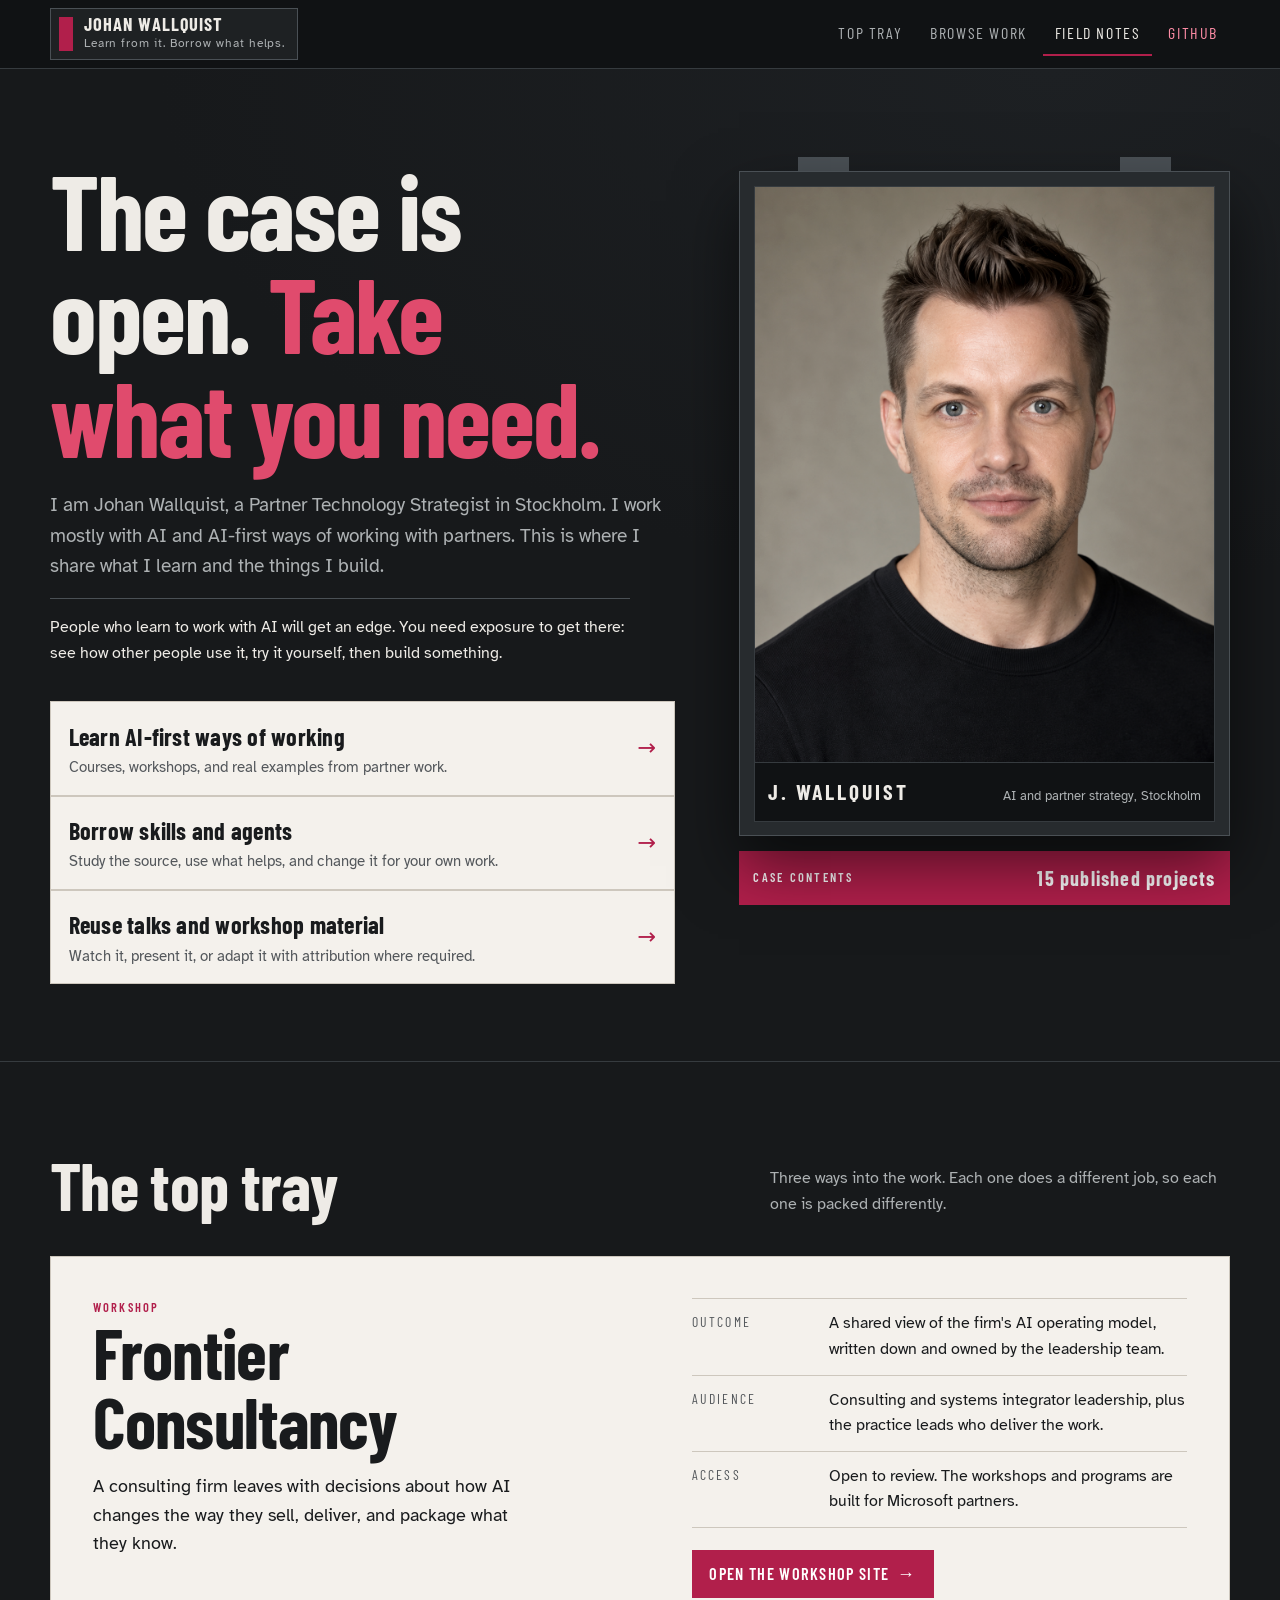
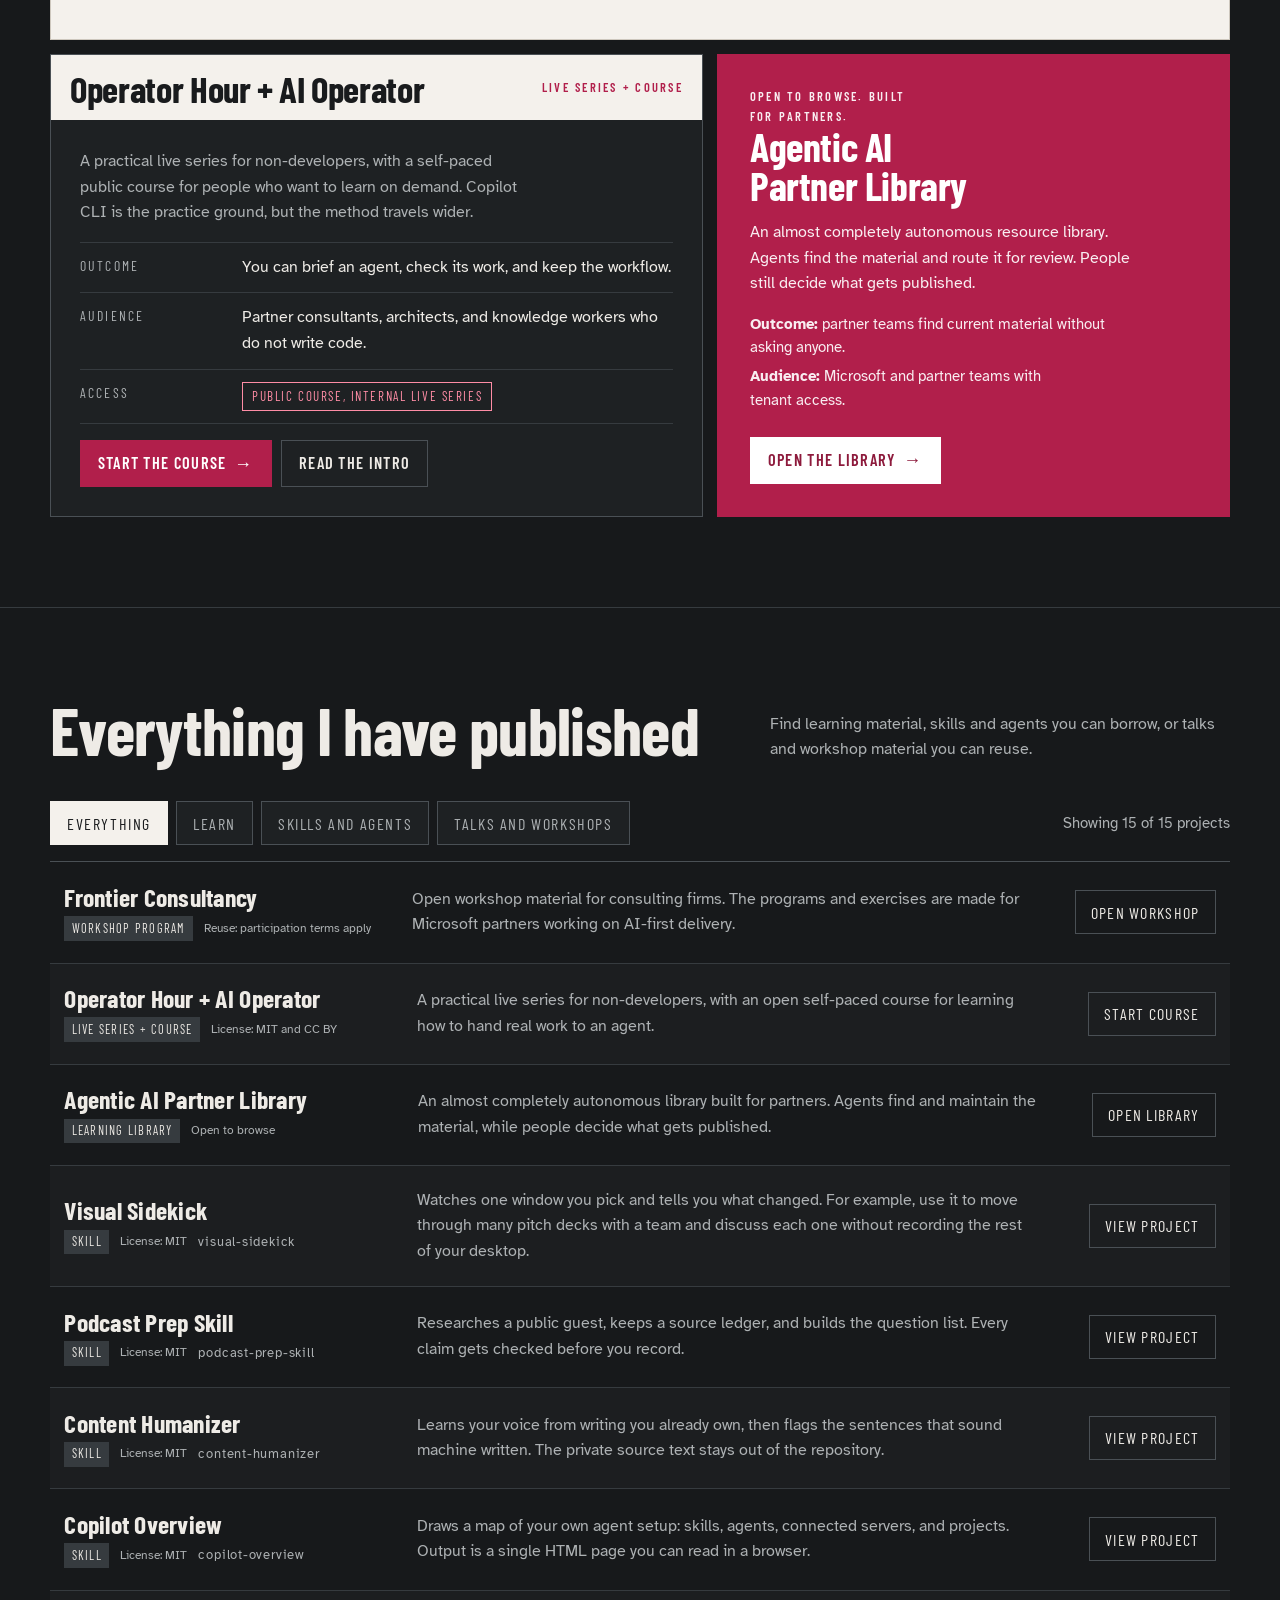
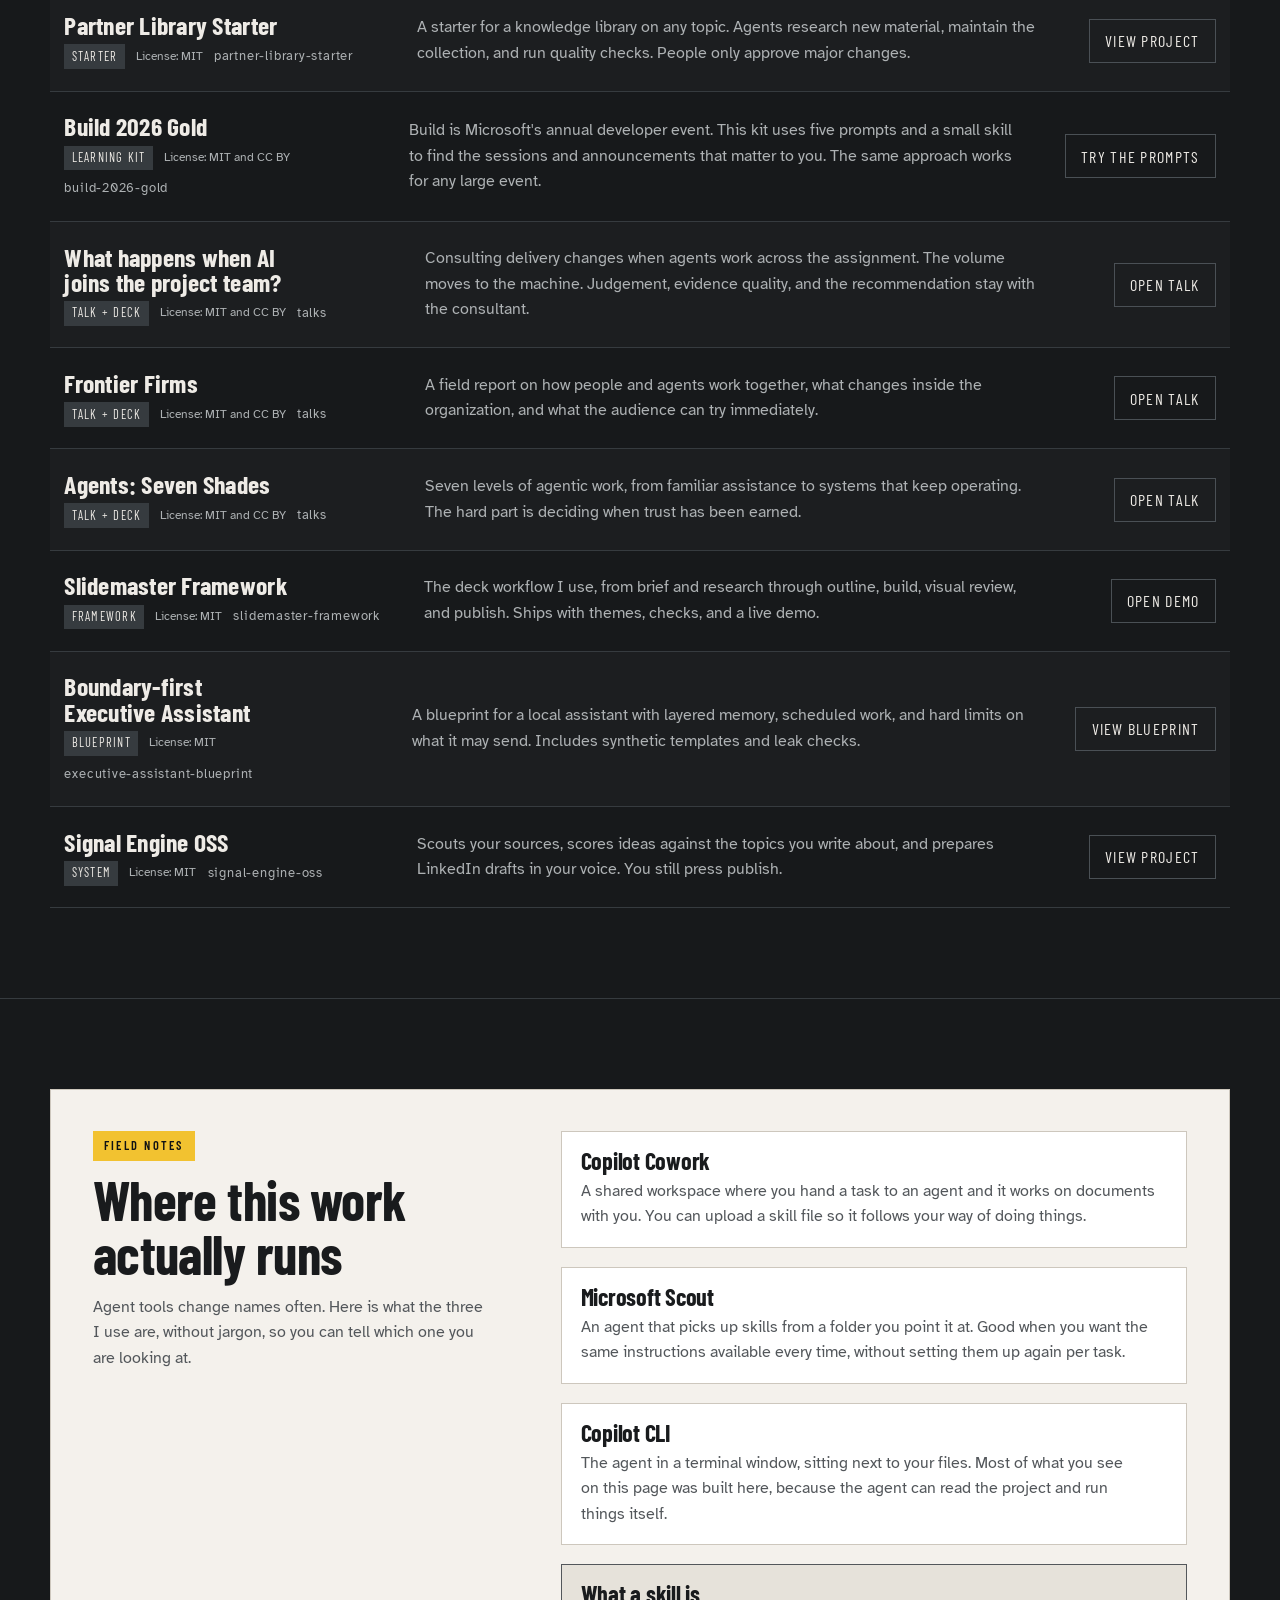
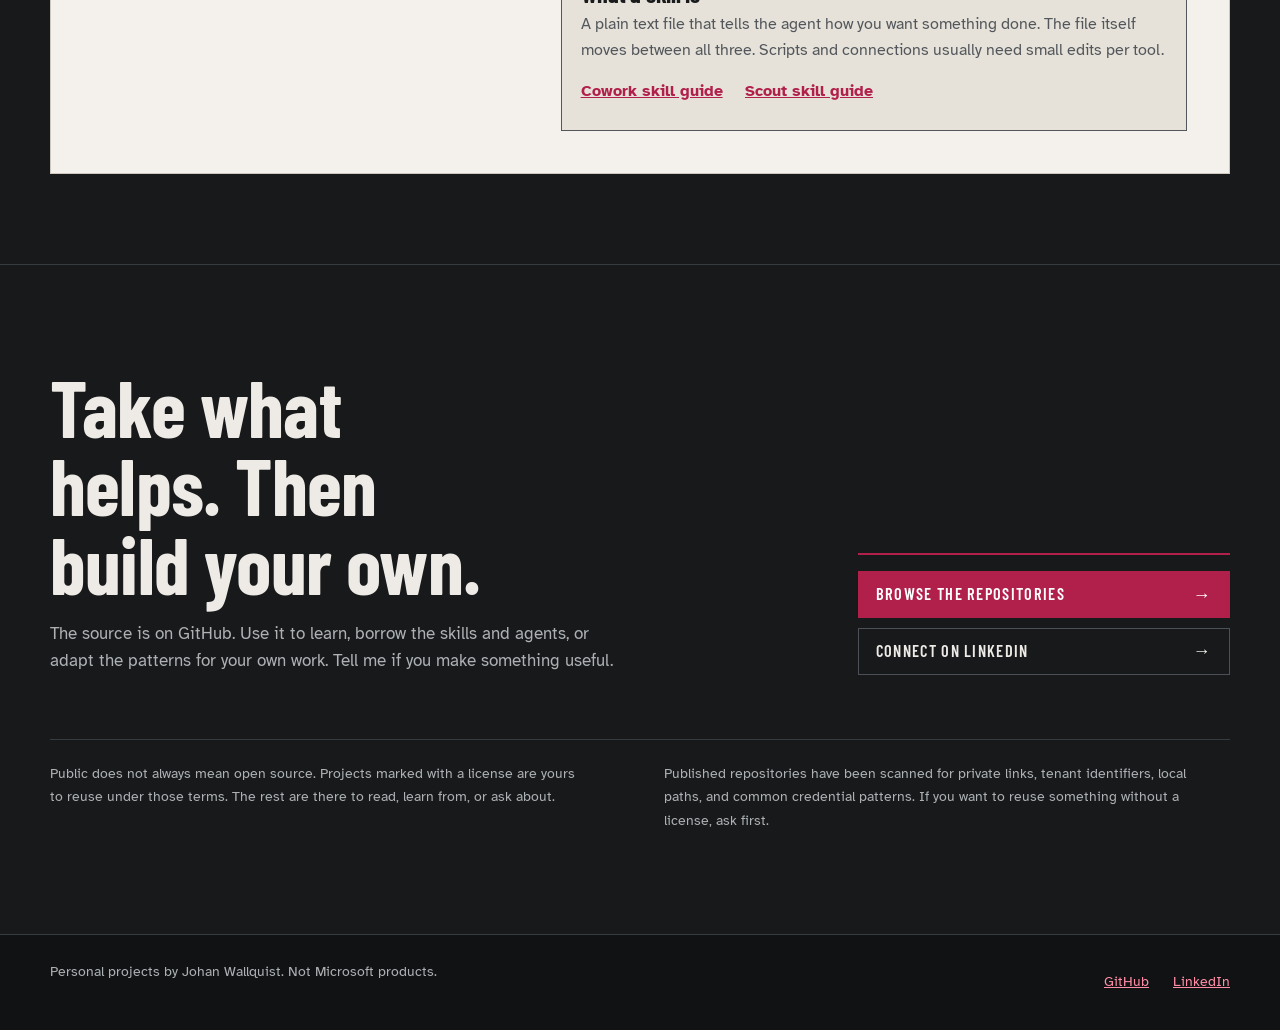
==== index.html @ 7c489513 "feat: surface public talks Co-authored-by: Copilot <223556219+Copilot@users.noreply.github.com>  Cop" ====
<!doctype html>
<html lang="en">
<head>
  <meta charset="utf-8">
  <meta name="viewport" content="width=device-width, initial-scale=1">
  <meta name="description" content="Learn from, borrow, and reuse Johan Wallquist's AI-first partner work, skills, agents, courses, workshops, and talks.">
  <meta property="og:title" content="Johan Wallquist: AI-first partner work">
  <meta property="og:description" content="Courses, workshops, skills, agents, and talks you can learn from, borrow, and reuse.">
  <meta property="og:type" content="website">
  <meta property="og:url" content="https://jw-sthlm.github.io/">
  <meta property="og:image" content="https://jw-sthlm.github.io/assets/johan.png">
  <title>Johan Wallquist | AI-first partner work</title>
  <link rel="icon" href="assets/johan.png">
  <link rel="preconnect" href="https://fonts.googleapis.com">
  <link rel="preconnect" href="https://fonts.gstatic.com" crossorigin>
  <link rel="stylesheet" href="https://fonts.googleapis.com/css2?family=Atkinson+Hyperlegible:wght@400;700&family=Barlow+Condensed:wght@500;600;700&display=swap">
  <style>
    :root {
      color-scheme: dark;

      /* Case shell: graphite carries the page. */
      --case-deep: #101214;
      --case: #17191b;
      --case-panel: #1e2123;
      --case-raised: #272b2e;
      --edge: #363b3f;
      --edge-bright: #4a5055;

      /* Equipment trays: crisp off-white inserts. */
      --tray: #f4f1ec;
      --tray-sunk: #e6e2da;
      --tray-edge: #cdc7bd;

      --on-case: #eeebe6;
      --on-case-muted: #adb1b3;
      --on-tray: #191b1d;
      --on-tray-muted: #53575b;

      --rose: #b11f4b;
      --rose-deep: #8d1a3c;
      --rose-strong: #e04b6d;
      --rose-bright: #ff8da6;

      /* Single safety-yellow role: field notes and status. */
      --signal: #f2c230;

      --font-display: "Barlow Condensed", "Oswald", "Arial Narrow", "Segoe UI", sans-serif;
      --font-body: "Atkinson Hyperlegible", "Segoe UI", system-ui, -apple-system, Arial, sans-serif;

      --shell: min(1180px, 100% - 2.5rem);
      --radius: 4px;
      --header-h: 4.25rem;
      --ease: cubic-bezier(0.22, 1, 0.36, 1);
    }

    * { box-sizing: border-box; min-width: 0; }

    html {
      scroll-behavior: smooth;
      scroll-padding-top: calc(var(--header-h) + 1rem);
    }

    body {
      margin: 0;
      background: var(--case);
      color: var(--on-case);
      font-family: var(--font-body);
      font-size: 1rem;
      line-height: 1.6;
      -webkit-text-size-adjust: 100%;
    }

    h1, h2, h3, h4 {
      font-family: var(--font-display);
      font-weight: 700;
      line-height: 0.98;
      letter-spacing: -0.01em;
      text-wrap: balance;
      margin: 0;
    }

    p { margin: 0; text-wrap: pretty; }
    img { display: block; max-width: 100%; }
    button, a { font: inherit; }
    a { color: var(--rose-bright); overflow-wrap: anywhere; }
    a:hover { color: #ffb3c3; }

    :focus-visible {
      outline: 3px solid var(--signal);
      outline-offset: 3px;
      border-radius: 2px;
    }

    .shell { width: var(--shell); margin-inline: auto; }

    .skip-link {
      position: fixed;
      top: 0.6rem;
      left: 0.6rem;
      z-index: 60;
      padding: 0.8rem 1rem;
      min-height: 44px;
      display: inline-flex;
      align-items: center;
      background: var(--signal);
      color: var(--case-deep);
      font-weight: 700;
      text-decoration: none;
      transform: translateY(-200%);
    }
    .skip-link:focus { transform: translateY(0); color: var(--case-deep); }

    /* Shared label type used inside components, never as a section eyebrow. */
    .label {
      font-family: var(--font-display);
      font-size: 0.78rem;
      font-weight: 600;
      letter-spacing: 0.18em;
      text-transform: uppercase;
    }

    /* ---------- Sticky case-label navigation ---------- */
    .site-header {
      position: sticky;
      top: 0;
      z-index: 40;
      background: var(--case-deep);
      border-bottom: 1px solid var(--edge);
    }
    .nav {
      min-height: var(--header-h);
      display: flex;
      align-items: center;
      justify-content: space-between;
      gap: 1rem;
    }
    .plate {
      display: flex;
      align-items: center;
      gap: 0.7rem;
      padding: 0.4rem 0.75rem 0.4rem 0.5rem;
      border: 1px solid var(--edge-bright);
      background: var(--case-panel);
      color: var(--on-case);
      text-decoration: none;
    }
    .plate::before {
      content: "";
      width: 0.85rem;
      height: 2.1rem;
      background: var(--rose);
    }
    .plate-text b {
      display: block;
      font-family: var(--font-display);
      font-size: 1.15rem;
      letter-spacing: 0.06em;
      text-transform: uppercase;
      line-height: 1.05;
    }
    .plate-text i {
      display: block;
      font-style: normal;
      font-size: 0.72rem;
      color: var(--on-case-muted);
      letter-spacing: 0.08em;
    }
    .plate:hover { border-color: var(--rose-bright); color: var(--on-case); }

    .nav-inline { display: flex; align-items: center; gap: 0.25rem; }
    .nav-inline a {
      min-height: 44px;
      display: inline-flex;
      align-items: center;
      padding: 0 0.75rem;
      color: var(--on-case-muted);
      text-decoration: none;
      font-family: var(--font-display);
      font-size: 1rem;
      letter-spacing: 0.1em;
      text-transform: uppercase;
      border-bottom: 2px solid transparent;
    }
    .nav-inline a:hover { color: var(--on-case); border-bottom-color: var(--edge-bright); }
    .nav-inline a[aria-current="true"] { color: var(--on-case); border-bottom-color: var(--rose); }
    .nav-inline .nav-out { color: var(--rose-bright); }

    .menu-toggle {
      display: none;
      min-height: 44px;
      min-width: 44px;
      align-items: center;
      gap: 0.5rem;
      padding: 0 0.85rem;
      background: var(--case-panel);
      border: 1px solid var(--edge-bright);
      color: var(--on-case);
      font-family: var(--font-display);
      letter-spacing: 0.14em;
      text-transform: uppercase;
      cursor: pointer;
    }
    .menu-toggle:hover { border-color: var(--rose-bright); }
    .menu-bars { display: grid; gap: 3px; }
    .menu-bars i { display: block; width: 18px; height: 2px; background: currentColor; }
    .menu-toggle[aria-expanded="true"] .menu-bars i:nth-child(2) { background: var(--rose-bright); }

    .menu-panel { display: none; border-top: 1px solid var(--edge); background: var(--case-deep); }
    .menu-panel.open { display: block; }
    .menu-panel ul { list-style: none; margin: 0; padding: 0.5rem 0 1rem; }
    .menu-panel a {
      min-height: 52px;
      display: flex;
      align-items: center;
      justify-content: space-between;
      gap: 1rem;
      padding: 0 0.25rem;
      border-bottom: 1px solid var(--edge);
      color: var(--on-case);
      text-decoration: none;
      font-family: var(--font-display);
      font-size: 1.25rem;
      letter-spacing: 0.08em;
      text-transform: uppercase;
    }
    .menu-panel a span { font-family: var(--font-body); font-size: 0.82rem; text-transform: none; letter-spacing: 0; color: var(--on-case-muted); }
    .menu-panel a:hover { color: var(--rose-bright); }

    /* ---------- Buttons ---------- */
    .btn {
      min-height: 44px;
      display: inline-flex;
      align-items: center;
      gap: 0.5rem;
      padding: 0.6rem 1.05rem;
      border: 1px solid var(--edge-bright);
      background: transparent;
      color: var(--on-case);
      text-decoration: none;
      font-family: var(--font-display);
      font-size: 1.02rem;
      font-weight: 600;
      letter-spacing: 0.08em;
      text-transform: uppercase;
      cursor: pointer;
      transition: transform 160ms var(--ease), background-color 160ms ease, border-color 160ms ease;
    }
    .btn:hover { transform: translateY(-2px); border-color: var(--rose-bright); color: var(--on-case); }
    .btn-primary { background: var(--rose); border-color: var(--rose); color: #fff; }
    .btn-primary:hover { background: var(--rose-deep); border-color: var(--rose-deep); color: #fff; }
    .btn-on-tray { border-color: var(--tray-edge); color: var(--on-tray); }
    .btn-on-tray:hover { border-color: var(--rose); color: var(--on-tray); }
    .btn-on-rose { border-color: rgba(255, 255, 255, 0.7); color: #fff; }
    .btn-on-rose:hover { background: #fff; border-color: #fff; color: var(--rose-deep); }
    .btn-solid-light { background: #fff; border-color: #fff; color: var(--rose-deep); }
    .btn-solid-light:hover { background: var(--tray-sunk); border-color: var(--tray-sunk); color: var(--rose-deep); }

    .arrow { font-size: 1.1em; line-height: 1; }

    /* ---------- Load motion: the case opens once, then stays still ---------- */
    .rise { animation: rise 620ms var(--ease) both; animation-delay: var(--d, 0ms); }
    @keyframes rise {
      from { opacity: 0; transform: translateY(14px); }
      to { opacity: 1; transform: none; }
    }
    .lid-open { animation: lidopen 760ms var(--ease) both; transform-origin: top center; }
    @keyframes lidopen {
      from { opacity: 0; transform: perspective(1400px) rotateX(-7deg) translateY(10px); }
      to { opacity: 1; transform: none; }
    }

    /* ---------- Hero ---------- */
    .hero {
      background:
        radial-gradient(120% 90% at 82% 0%, #1d2023 0%, var(--case) 58%);
      border-bottom: 1px solid var(--edge);
    }
    .hero-grid {
      display: grid;
      grid-template-columns: minmax(0, 1.12fr) minmax(300px, 0.88fr);
      gap: clamp(2rem, 5vw, 4.5rem);
      align-items: start;
      padding-block: clamp(3rem, 7vw, 5.5rem) clamp(3rem, 6vw, 5rem);
    }
    .hero h1 {
      font-size: clamp(3.2rem, 8.5vw, 6.6rem);
      letter-spacing: -0.02em;
      max-width: 13ch;
    }
    .hero h1 em { font-style: normal; color: var(--rose-strong); }
    .hero-lede {
      max-width: 56ch;
      margin-top: 1.4rem;
      font-size: clamp(1.05rem, 1.6vw, 1.2rem);
      color: var(--on-case-muted);
    }
    .hero-purpose {
      max-width: 58ch;
      margin-top: 1rem;
      padding-top: 1rem;
      border-top: 1px solid var(--edge-bright);
      color: var(--on-case);
    }

    /* Three visitor jobs, sitting in the case as off-white trays. */
    .jobs {
      list-style: none;
      display: grid;
      gap: 2px;
      margin: 2.2rem 0 0;
      padding: 0;
      background: var(--tray-edge);
      border: 1px solid var(--tray-edge);
    }
    .job {
      display: grid;
      grid-template-columns: minmax(0, 1fr) auto;
      align-items: center;
      gap: 1rem;
      min-height: 76px;
      padding: 0.95rem 1.1rem;
      background: var(--tray);
      color: var(--on-tray);
      text-decoration: none;
      transition: background-color 150ms ease;
    }
    .job:hover { background: #fff; color: var(--on-tray); }
    .job b {
      display: block;
      font-family: var(--font-display);
      font-size: 1.5rem;
      letter-spacing: 0.01em;
    }
    .job-note { display: block; font-size: 0.92rem; color: var(--on-tray-muted); }
    .job .arrow { color: var(--rose); font-size: 1.4rem; }
    .job:hover .arrow { color: var(--rose-deep); }

    /* Portrait as the case lid, hinged at the top. */
    .lid { position: relative; padding-top: 0.9rem; }
    .lid-hinges {
      position: absolute;
      inset: 0 auto auto 0;
      width: 100%;
      display: flex;
      justify-content: space-between;
      padding-inline: 12%;
    }
    .lid-hinges i { display: block; width: 3.2rem; height: 0.9rem; background: var(--edge-bright); }
    .lid-body {
      position: relative;
      padding: 0.85rem;
      background: var(--case-raised);
      border: 1px solid var(--edge-bright);
      box-shadow: 0 30px 60px rgba(0, 0, 0, 0.55);
    }
    .lid-body figure { margin: 0; border: 1px solid var(--edge); background: var(--case-deep); }
    .lid-body img {
      width: 100%;
      aspect-ratio: 4 / 5;
      object-fit: cover;
      object-position: center 22%;
      filter: saturate(0.82) contrast(1.04);
    }
    .lid-stencil {
      display: flex;
      align-items: baseline;
      justify-content: space-between;
      flex-wrap: wrap;
      gap: 0.4rem 1rem;
      padding: 0.7rem 0.85rem 0.75rem;
      border-top: 1px solid var(--edge);
    }
    .lid-stencil b {
      font-family: var(--font-display);
      font-size: 1.35rem;
      letter-spacing: 0.14em;
      text-transform: uppercase;
    }
    .lid-stencil span { font-size: 0.82rem; color: var(--on-case-muted); }
    .lid-latch {
      display: flex;
      align-items: center;
      justify-content: space-between;
      gap: 1rem;
      margin-top: 0.9rem;
      padding: 0.7rem 0.9rem;
      background: var(--rose);
      color: #fff;
    }
    .lid-latch b { font-family: var(--font-display); font-size: 1.25rem; letter-spacing: 0.06em; }

    /* ---------- Section frame ---------- */
    .section { padding-block: clamp(3.5rem, 7vw, 6rem); border-bottom: 1px solid var(--edge); }
    .section-head {
      display: flex;
      align-items: end;
      justify-content: space-between;
      flex-wrap: wrap;
      gap: 1rem 2rem;
      margin-bottom: clamp(1.6rem, 3vw, 2.4rem);
    }
    .section-head h2 { font-size: clamp(2.4rem, 5.4vw, 4.2rem); }
    .section-head p { max-width: 46ch; color: var(--on-case-muted); }

    /* ---------- Featured tray: three different treatments ---------- */
    .tray-grid {
      display: grid;
      grid-template-columns: minmax(0, 1.12fr) minmax(0, 0.88fr);
      gap: 14px;
    }

    .feature-main {
      grid-column: 1 / -1;
      display: grid;
      grid-template-columns: minmax(0, 1.05fr) minmax(0, 0.95fr);
      gap: clamp(1.5rem, 4vw, 3.5rem);
      padding: clamp(1.5rem, 3.5vw, 2.6rem);
      background: var(--tray);
      color: var(--on-tray);
      border: 1px solid var(--tray-edge);
    }
    .feature-main h3 { font-size: clamp(2.6rem, 5.6vw, 4.4rem); max-width: 12ch; }
    .feature-main .outcome { margin-top: 1rem; font-size: 1.1rem; max-width: 40ch; }
    .feature-main .label { color: var(--rose); }

    .specs { display: grid; gap: 0; margin: 0; border-top: 1px solid var(--tray-edge); }
    .specs > div {
      display: grid;
      grid-template-columns: minmax(110px, 0.34fr) minmax(0, 1fr);
      gap: 1rem;
      padding-block: 0.75rem;
      border-bottom: 1px solid var(--tray-edge);
    }
    .specs dt { font-family: var(--font-display); font-size: 0.86rem; letter-spacing: 0.16em; text-transform: uppercase; color: var(--on-tray-muted); }
    .specs dd { margin: 0; color: var(--on-tray); }
    .specs-dark > div { border-color: var(--edge); }
    .specs-dark { border-color: var(--edge); }
    .specs-dark dt { color: var(--on-case-muted); }
    .specs-dark dd { color: var(--on-case); }

    .actions { display: flex; flex-wrap: wrap; gap: 0.6rem; margin-top: 1.4rem; }

    /* Instrument panel treatment */
    .feature-instrument {
      display: flex;
      flex-direction: column;
      background: var(--case-panel);
      border: 1px solid var(--edge-bright);
    }
    .instrument-head {
      display: flex;
      align-items: center;
      justify-content: space-between;
      gap: 1rem;
      padding: 0.9rem 1.2rem;
      background: var(--tray);
      color: var(--on-tray);
    }
    .instrument-head h3 { font-size: clamp(1.7rem, 3vw, 2.3rem); }
    .instrument-head .label { color: var(--rose); }
    .instrument-body { display: flex; flex-direction: column; gap: 1rem; padding: clamp(1.2rem, 2.5vw, 1.8rem); flex: 1; }
    .instrument-body p { color: var(--on-case-muted); max-width: 44ch; }

    /* Rose slot treatment */
    .feature-slot {
      display: flex;
      flex-direction: column;
      justify-content: space-between;
      gap: 1.4rem;
      padding: clamp(1.4rem, 3vw, 2rem);
      background: var(--rose);
      color: #fff;
      border: 1px solid var(--rose);
    }
    .feature-slot h3 { font-size: clamp(1.8rem, 3.2vw, 2.5rem); max-width: 14ch; }
    .feature-slot p { color: rgba(255, 255, 255, 0.92); max-width: 38ch; }
    .feature-slot .slot-meta { display: grid; gap: 0.35rem; margin-top: 1rem; font-size: 0.92rem; color: rgba(255, 255, 255, 0.86); }

    .status {
      display: inline-flex;
      align-items: center;
      gap: 0.45rem;
      padding: 0.3rem 0.6rem;
      background: var(--signal);
      color: var(--case-deep);
      font-family: var(--font-display);
      font-size: 0.82rem;
      font-weight: 700;
      letter-spacing: 0.14em;
      text-transform: uppercase;
    }
    .access {
      display: inline-flex;
      align-items: center;
      min-height: 26px;
      padding: 0.2rem 0.55rem;
      border: 1px solid currentColor;
      font-family: var(--font-display);
      font-size: 0.82rem;
      letter-spacing: 0.12em;
      text-transform: uppercase;
      color: var(--on-case-muted);
    }
    .access-open { color: var(--rose-bright); }

    /* ---------- Project manifest ---------- */
    .manifest-controls {
      display: flex;
      align-items: center;
      justify-content: space-between;
      flex-wrap: wrap;
      gap: 1rem;
      padding-bottom: 1rem;
      border-bottom: 1px solid var(--edge-bright);
    }
    .filters { display: flex; flex-wrap: wrap; gap: 0.5rem; }
    .filter {
      min-height: 44px;
      padding: 0.5rem 1rem;
      background: var(--case-panel);
      border: 1px solid var(--edge-bright);
      color: var(--on-case-muted);
      font-family: var(--font-display);
      font-size: 1rem;
      letter-spacing: 0.1em;
      text-transform: uppercase;
      cursor: pointer;
      transition: color 140ms ease, border-color 140ms ease;
    }
    .filter:hover { color: var(--on-case); border-color: var(--rose-bright); }
    .filter[aria-pressed="true"] { background: var(--tray); border-color: var(--tray); color: var(--on-tray); }
    .manifest-count { font-size: 0.92rem; color: var(--on-case-muted); }

    .manifest { list-style: none; margin: 0; padding: 0; }
    .manifest > li { border-bottom: 1px solid var(--edge); }
    .manifest > li[hidden] { display: none; }
    .item {
      display: grid;
      grid-template-columns: minmax(0, 0.62fr) minmax(0, 1.25fr) auto;
      align-items: center;
      gap: clamp(0.8rem, 3vw, 2.5rem);
      padding: 1.35rem 0.9rem;
      transition: background-color 150ms ease;
    }
    .manifest > li:nth-child(even) .item { background: rgba(255, 255, 255, 0.022); }
    .manifest > li:hover .item { background: var(--case-panel); }
    .item h3 { font-size: 1.6rem; letter-spacing: 0.01em; }
    .item .repo { font-size: 0.82rem; color: var(--on-case-muted); letter-spacing: 0.06em; }
    .item p { color: var(--on-case-muted); max-width: 62ch; }
    .kind {
      display: inline-flex;
      align-items: center;
      min-height: 24px;
      padding: 0.15rem 0.45rem;
      background: var(--edge);
      color: var(--on-case);
      font-family: var(--font-display);
      font-size: 0.78rem;
      letter-spacing: 0.1em;
      text-transform: uppercase;
    }
    .license {
      color: var(--on-case-muted);
      font-size: 0.78rem;
    }
    .item-link {
      min-height: 44px;
      display: inline-flex;
      align-items: center;
      gap: 0.5rem;
      padding: 0.5rem 0.95rem;
      border: 1px solid var(--edge-bright);
      color: var(--on-case);
      text-decoration: none;
      font-family: var(--font-display);
      letter-spacing: 0.08em;
      text-transform: uppercase;
      white-space: nowrap;
    }
    .item-link:hover { border-color: var(--rose-bright); color: var(--rose-bright); }
    .item-meta { display: flex; align-items: center; flex-wrap: wrap; gap: 0.5rem 0.7rem; margin-top: 0.45rem; }

    .empty-state {
      padding: 2.5rem 0.9rem;
      color: var(--on-case-muted);
    }
    .empty-state b { display: block; font-family: var(--font-display); font-size: 1.5rem; color: var(--on-case); }

    /* ---------- Field notes ---------- */
    .notes {
      display: grid;
      grid-template-columns: minmax(0, 0.8fr) minmax(0, 1.2fr);
      gap: clamp(1.5rem, 4vw, 3.5rem);
      padding: clamp(1.5rem, 3.5vw, 2.6rem);
      background: var(--tray);
      color: var(--on-tray);
      border: 1px solid var(--tray-edge);
    }
    .notes-tab {
      display: inline-block;
      margin-bottom: 0.8rem;
      padding: 0.3rem 0.7rem;
      background: var(--signal);
      color: var(--case-deep);
    }
    .notes h2 { font-size: clamp(2.2rem, 4.6vw, 3.4rem); }
    .notes-intro { margin-top: 0.9rem; color: var(--on-tray-muted); max-width: 40ch; }
    /* The lede stays with the reader while the notes scroll past on wide screens. */
    @media (min-width: 1001px) {
      .notes-lead { position: sticky; top: calc(var(--header-h) + 2rem); align-self: start; }
    }
    .note-list { display: grid; gap: 1.2rem; margin: 0; }
    .note {
      padding: 1.05rem 1.15rem;
      background: #fff;
      border: 1px solid var(--tray-edge);
    }
    .note h3 { font-size: 1.5rem; }
    .note p { margin-top: 0.4rem; color: var(--on-tray-muted); }
    .note-key { background: var(--tray-sunk); border-color: var(--on-tray-muted); }
    .note-links { display: flex; flex-wrap: wrap; gap: 0.5rem 1.4rem; margin-top: 0.4rem; }
    .note-links a {
      min-height: 44px;
      display: inline-flex;
      align-items: center;
      color: var(--rose);
      font-weight: 700;
    }
    .note-links a:hover { color: var(--rose-deep); }

    /* ---------- Closing ---------- */
    .closing { padding-block: clamp(4rem, 8vw, 7rem); }
    .closing-grid {
      display: grid;
      grid-template-columns: minmax(0, 1fr) minmax(260px, 0.5fr);
      gap: clamp(2rem, 5vw, 4rem);
      align-items: end;
    }
    .closing h2 { font-size: clamp(2.8rem, 6.5vw, 5rem); max-width: 16ch; }
    .closing p { margin-top: 1.1rem; max-width: 52ch; color: var(--on-case-muted); font-size: 1.08rem; }
    .closing-actions { display: grid; gap: 0.6rem; padding-top: 1rem; border-top: 2px solid var(--rose); }
    .closing-actions .btn { justify-content: space-between; }
    .fine-print {
      margin-top: clamp(2.5rem, 5vw, 4rem);
      padding-top: 1.4rem;
      border-top: 1px solid var(--edge);
      display: grid;
      grid-template-columns: minmax(0, 1fr) minmax(0, 1fr);
      gap: 1rem 3rem;
    }
    .fine-print p { margin: 0; font-size: 0.9rem; max-width: 60ch; }

    footer {
      padding-block: 1.6rem;
      background: var(--case-deep);
      border-top: 1px solid var(--edge);
      color: var(--on-case-muted);
      font-size: 0.88rem;
    }
    .footer-inner { display: flex; flex-wrap: wrap; justify-content: space-between; gap: 0.75rem 2rem; }
    .footer-inner ul { list-style: none; display: flex; gap: 1.5rem; margin: 0; padding: 0; }
    .footer-inner ul a { min-height: 44px; display: inline-flex; align-items: center; }

    /* ---------- Responsive ---------- */
    @media (max-width: 1000px) {
      .hero-grid { grid-template-columns: 1fr; }
      .lid { max-width: 460px; }
      .feature-main { grid-template-columns: 1fr; }
      .tray-grid { grid-template-columns: 1fr; }
      .notes { grid-template-columns: 1fr; }
      .item { grid-template-columns: minmax(0, 0.8fr) minmax(0, 1.4fr); }
      .item .item-actions { grid-column: 1 / -1; }
    }

    @media (max-width: 860px) {
      .nav-inline { display: none; }
      .menu-toggle { display: inline-flex; }
    }

    @media (max-width: 680px) {
      :root { --shell: min(1180px, 100% - 1.6rem); }
      .hero h1 { font-size: clamp(2.8rem, 13vw, 4rem); }
      .job { grid-template-columns: minmax(0, 1fr) auto; }
      .specs > div { grid-template-columns: 1fr; gap: 0.15rem; }
      .item { grid-template-columns: 1fr; align-items: start; gap: 0.6rem; }
      .instrument-head { flex-direction: column; align-items: flex-start; gap: 0.4rem; }
      .fine-print { grid-template-columns: 1fr; }
      .closing-grid { grid-template-columns: 1fr; align-items: start; }
      .lid-hinges { padding-inline: 8%; }
      .lid-hinges i { width: 2.4rem; }
    }

    @media (max-width: 520px) {
      .plate-text i { display: none; }
    }

    @media (prefers-reduced-motion: reduce) {
      html { scroll-behavior: auto; }
      .rise, .lid-open { animation: none; opacity: 1; transform: none; }
      *, *::before, *::after { transition-duration: 1ms !important; }
      .btn:hover { transform: none; }
    }
  </style>
</head>
<body>
  <a class="skip-link" href="#main">Skip to content</a>
  <header class="site-header">
    <nav class="nav shell" aria-label="Main">
      <a class="plate" href="#top">
        <span class="plate-text">
          <b>Johan Wallquist</b>
          <i>Learn from it. Borrow what helps.</i>
        </span>
      </a>

      <div class="nav-inline">
        <a href="#top-tray">Top tray</a>
        <a href="#manifest">Browse work</a>
        <a href="#field-notes">Field notes</a>
        <a class="nav-out" href="https://github.com/JW-Sthlm" target="_blank" rel="noopener">GitHub</a>
      </div>

      <button class="menu-toggle" type="button" id="menu-toggle" aria-expanded="false" aria-controls="menu-panel">
        <span class="menu-bars" aria-hidden="true"><i></i><i></i><i></i></span>
        Menu
      </button>
    </nav>

    <div class="menu-panel" id="menu-panel">
      <ul class="shell">
        <li><a href="#top-tray">Top tray <span>Three things ready to use</span></a></li>
        <li><a href="#manifest">Browse work <span>Learn, borrow, or reuse</span></a></li>
        <li><a href="#field-notes">Field notes <span>Agent tools in plain language</span></a></li>
        <li><a href="#next">Get in touch <span>GitHub and LinkedIn</span></a></li>
      </ul>
    </div>
  </header>

  <main id="main">
    <section class="hero" id="top">
      <div class="shell hero-grid">
        <div>
          <h1 class="rise">The case is open. <em>Take what you need.</em></h1>
          <p class="hero-lede rise" style="--d: 90ms">
            I am Johan Wallquist, a Partner Technology Strategist in Stockholm. I work mostly with AI and AI-first ways of working with partners. This is where I share what I learn and the things I build.
          </p>
          <p class="hero-purpose rise" style="--d: 130ms">
            People who learn to work with AI will get an edge. You need exposure to get there: see how other people use it, try it yourself, then build something.
          </p>

          <ul class="jobs rise" style="--d: 170ms">
            <li>
              <a class="job" href="#operator">
                <span class="job-text">
                  <b>Learn AI-first ways of working</b>
                  <span class="job-note">Courses, workshops, and real examples from partner work.</span>
                </span>
                <span class="arrow" aria-hidden="true">&rarr;</span>
              </a>
            </li>
            <li>
              <a class="job" href="#manifest">
                <span class="job-text">
                  <b>Borrow skills and agents</b>
                  <span class="job-note">Study the source, use what helps, and change it for your own work.</span>
                </span>
                <span class="arrow" aria-hidden="true">&rarr;</span>
              </a>
            </li>
            <li>
              <a class="job" href="#manifest">
                <span class="job-text">
                  <b>Reuse talks and workshop material</b>
                  <span class="job-note">Watch it, present it, or adapt it with attribution where required.</span>
                </span>
                <span class="arrow" aria-hidden="true">&rarr;</span>
              </a>
            </li>
          </ul>
        </div>

        <div class="lid lid-open">
          <div class="lid-hinges" aria-hidden="true"><i></i><i></i></div>
          <div class="lid-body">
            <figure>
              <img src="assets/johan.png" alt="Johan Wallquist, the strategist behind the projects listed on this page.">
              <figcaption class="lid-stencil">
                <b>J. Wallquist</b>
                <span>AI and partner strategy, Stockholm</span>
              </figcaption>
            </figure>
          </div>
          <p class="lid-latch">
            <span class="label">Case contents</span>
            <b>15 published projects</b>
          </p>
        </div>
      </div>
    </section>

    <section class="section" id="top-tray">
      <div class="shell">
        <div class="section-head">
          <h2>The top tray</h2>
          <p>Three ways into the work. Each one does a different job, so each one is packed differently.</p>
        </div>

        <div class="tray-grid">
          <!-- Treatment one: full width off-white tray with a spec column. -->
          <article class="feature-main" id="frontier">
            <div>
              <p class="label">Workshop</p>
              <h3>Frontier Consultancy</h3>
              <p class="outcome">
                A consulting firm leaves with decisions about how AI changes the way they sell, deliver, and package what they know.
              </p>
            </div>
            <div>
              <dl class="specs">
                <div>
                  <dt>Outcome</dt>
                  <dd>A shared view of the firm's AI operating model, written down and owned by the leadership team.</dd>
                </div>
                <div>
                  <dt>Audience</dt>
                  <dd>Consulting and systems integrator leadership, plus the practice leads who deliver the work.</dd>
                </div>
                <div>
                  <dt>Access</dt>
                  <dd>Open to review. The workshops and programs are built for Microsoft partners.</dd>
                </div>
              </dl>
              <div class="actions">
                <a class="btn btn-primary" href="https://jw-sthlm.github.io/frontier-consultancy-kit/" target="_blank" rel="noopener">
                  Open the workshop site <span class="arrow" aria-hidden="true">&rarr;</span>
                </a>
              </div>
            </div>
          </article>

          <!-- Treatment two: dark instrument panel with a light header band. -->
          <article class="feature-instrument" id="operator">
            <div class="instrument-head">
              <h3>Operator Hour + AI Operator</h3>
              <p class="label">Live series + course</p>
            </div>
            <div class="instrument-body">
              <p>
                A practical live series for non-developers, with a self-paced public course for people who want to learn on demand. Copilot CLI is the practice ground, but the method travels wider.
              </p>
              <dl class="specs specs-dark">
                <div>
                  <dt>Outcome</dt>
                  <dd>You can brief an agent, check its work, and keep the workflow.</dd>
                </div>
                <div>
                  <dt>Audience</dt>
                  <dd>Partner consultants, architects, and knowledge workers who do not write code.</dd>
                </div>
                <div>
                  <dt>Access</dt>
                  <dd><span class="access access-open">Public course, internal live series</span></dd>
                </div>
              </dl>
              <div class="actions" style="margin-top: auto">
                <a class="btn btn-primary" href="https://jw-sthlm.github.io/ai-operator-intro/course/" target="_blank" rel="noopener">
                  Start the course <span class="arrow" aria-hidden="true">&rarr;</span>
                </a>
                <a class="btn" href="https://jw-sthlm.github.io/ai-operator-intro/" target="_blank" rel="noopener">Read the intro</a>
              </div>
            </div>
          </article>

          <!-- Treatment three: solid rose slot, one action only. -->
          <article class="feature-slot">
            <div>
              <p class="label">Open to browse. Built for partners.</p>
              <h3>Agentic AI Partner Library</h3>
              <p style="margin-top: 0.9rem">
                An almost completely autonomous resource library. Agents find the material and route it for review. People still decide what gets published.
              </p>
              <div class="slot-meta">
                <p><strong>Outcome:</strong> partner teams find current material without asking anyone.</p>
                <p><strong>Audience:</strong> Microsoft and partner teams with tenant access.</p>
              </div>
            </div>
            <div class="actions" style="margin-top: 0">
              <a class="btn btn-solid-light" href="https://happy-hill-009457603.7.azurestaticapps.net/" target="_blank" rel="noopener">
                Open the library <span class="arrow" aria-hidden="true">&rarr;</span>
              </a>
            </div>
          </article>
        </div>
      </div>
    </section>

    <section class="section" id="manifest">
      <div class="shell">
        <div class="section-head">
          <h2>Everything I have published</h2>
          <p>Find learning material, skills and agents you can borrow, or talks and workshop material you can reuse.</p>
        </div>

        <div class="manifest-controls">
          <div class="filters" role="group" aria-label="Filter the manifest">
            <button class="filter" type="button" data-filter="all" aria-pressed="true">Everything</button>
            <button class="filter" type="button" data-filter="learn" aria-pressed="false">Learn</button>
            <button class="filter" type="button" data-filter="borrow" aria-pressed="false">Skills and agents</button>
            <button class="filter" type="button" data-filter="present" aria-pressed="false">Talks and workshops</button>
          </div>
          <p class="manifest-count" id="manifest-count" role="status">Showing 15 of 15 projects</p>
        </div>

        <ul class="manifest" id="manifest-list">
          <li data-tags="learn present">
            <div class="item">
              <div>
                <h3>Frontier Consultancy</h3>
                <p class="item-meta"><span class="kind">Workshop program</span><span class="license">Reuse: participation terms apply</span></p>
              </div>
              <p>Open workshop material for consulting firms. The programs and exercises are made for Microsoft partners working on AI-first delivery.</p>
              <div class="item-actions">
                <a class="item-link" href="https://jw-sthlm.github.io/frontier-consultancy-kit/" target="_blank" rel="noopener">Open workshop</a>
              </div>
            </div>
          </li>

          <li data-tags="learn present">
            <div class="item">
              <div>
                <h3>Operator Hour + AI Operator</h3>
                <p class="item-meta"><span class="kind">Live series + course</span><span class="license">License: MIT and CC BY</span></p>
              </div>
              <p>A practical live series for non-developers, with an open self-paced course for learning how to hand real work to an agent.</p>
              <div class="item-actions">
                <a class="item-link" href="https://jw-sthlm.github.io/ai-operator-intro/course/" target="_blank" rel="noopener">Start course</a>
              </div>
            </div>
          </li>

          <li data-tags="learn">
            <div class="item">
              <div>
                <h3>Agentic AI Partner Library</h3>
                <p class="item-meta"><span class="kind">Learning library</span><span class="license">Open to browse</span></p>
              </div>
              <p>An almost completely autonomous library built for partners. Agents find and maintain the material, while people decide what gets published.</p>
              <div class="item-actions">
                <a class="item-link" href="https://happy-hill-009457603.7.azurestaticapps.net/" target="_blank" rel="noopener">Open library</a>
              </div>
            </div>
          </li>

          <li data-tags="borrow">
            <div class="item">
              <div>
                <h3>Visual Sidekick</h3>
                <p class="item-meta"><span class="kind">Skill</span><span class="license">License: MIT</span><span class="repo">visual-sidekick</span></p>
              </div>
              <p>Watches one window you pick and tells you what changed. For example, use it to move through many pitch decks with a team and discuss each one without recording the rest of your desktop.</p>
              <div class="item-actions">
                <a class="item-link" href="https://github.com/JW-Sthlm/visual-sidekick" target="_blank" rel="noopener">View project</a>
              </div>
            </div>
          </li>

          <li data-tags="borrow">
            <div class="item">
              <div>
                <h3>Podcast Prep Skill</h3>
                <p class="item-meta"><span class="kind">Skill</span><span class="license">License: MIT</span><span class="repo">podcast-prep-skill</span></p>
              </div>
              <p>Researches a public guest, keeps a source ledger, and builds the question list. Every claim gets checked before you record.</p>
              <div class="item-actions">
                <a class="item-link" href="https://github.com/JW-Sthlm/podcast-prep-skill" target="_blank" rel="noopener">View project</a>
              </div>
            </div>
          </li>

          <li data-tags="borrow">
            <div class="item">
              <div>
                <h3>Content Humanizer</h3>
                <p class="item-meta"><span class="kind">Skill</span><span class="license">License: MIT</span><span class="repo">content-humanizer</span></p>
              </div>
              <p>Learns your voice from writing you already own, then flags the sentences that sound machine written. The private source text stays out of the repository.</p>
              <div class="item-actions">
                <a class="item-link" href="https://github.com/JW-Sthlm/content-humanizer" target="_blank" rel="noopener">View project</a>
              </div>
            </div>
          </li>

          <li data-tags="borrow">
            <div class="item">
              <div>
                <h3>Copilot Overview</h3>
                <p class="item-meta"><span class="kind">Skill</span><span class="license">License: MIT</span><span class="repo">copilot-overview</span></p>
              </div>
              <p>Draws a map of your own agent setup: skills, agents, connected servers, and projects. Output is a single HTML page you can read in a browser.</p>
              <div class="item-actions">
                <a class="item-link" href="https://github.com/JW-Sthlm/copilot-overview" target="_blank" rel="noopener">View project</a>
              </div>
            </div>
          </li>

          <li data-tags="borrow">
            <div class="item">
              <div>
                <h3>Partner Library Starter</h3>
                <p class="item-meta"><span class="kind">Starter</span><span class="license">License: MIT</span><span class="repo">partner-library-starter</span></p>
              </div>
              <p>A starter for a knowledge library on any topic. Agents research new material, maintain the collection, and run quality checks. People only approve major changes.</p>
              <div class="item-actions">
                <a class="item-link" href="https://github.com/JW-Sthlm/partner-library-starter" target="_blank" rel="noopener">View project</a>
              </div>
            </div>
          </li>

          <li data-tags="learn borrow present">
            <div class="item">
              <div>
                <h3>Build 2026 Gold</h3>
                <p class="item-meta"><span class="kind">Learning kit</span><span class="license">License: MIT and CC BY</span><span class="repo">build-2026-gold</span></p>
              </div>
              <p>Build is Microsoft's annual developer event. This kit uses five prompts and a small skill to find the sessions and announcements that matter to you. The same approach works for any large event.</p>
              <div class="item-actions">
                <a class="item-link" href="https://jw-sthlm.github.io/build-2026-gold/" target="_blank" rel="noopener">Try the prompts</a>
              </div>
            </div>
          </li>

          <li data-tags="learn present">
            <div class="item">
              <div>
                <h3>What happens when AI joins the project team?</h3>
                <p class="item-meta"><span class="kind">Talk + deck</span><span class="license">License: MIT and CC BY</span><span class="repo">talks</span></p>
              </div>
              <p>Consulting delivery changes when agents work across the assignment. The volume moves to the machine. Judgement, evidence quality, and the recommendation stay with the consultant.</p>
              <div class="item-actions">
                <a class="item-link" href="https://jw-sthlm.github.io/talks/agentic-future-2026/" target="_blank" rel="noopener">Open talk</a>
              </div>
            </div>
          </li>

          <li data-tags="learn present">
            <div class="item">
              <div>
                <h3>Frontier Firms</h3>
                <p class="item-meta"><span class="kind">Talk + deck</span><span class="license">License: MIT and CC BY</span><span class="repo">talks</span></p>
              </div>
              <p>A field report on how people and agents work together, what changes inside the organization, and what the audience can try immediately.</p>
              <div class="item-actions">
                <a class="item-link" href="https://jw-sthlm.github.io/talks/frontier-firms-2026/" target="_blank" rel="noopener">Open talk</a>
              </div>
            </div>
          </li>

          <li data-tags="learn present">
            <div class="item">
              <div>
                <h3>Agents: Seven Shades</h3>
                <p class="item-meta"><span class="kind">Talk + deck</span><span class="license">License: MIT and CC BY</span><span class="repo">talks</span></p>
              </div>
              <p>Seven levels of agentic work, from familiar assistance to systems that keep operating. The hard part is deciding when trust has been earned.</p>
              <div class="item-actions">
                <a class="item-link" href="https://jw-sthlm.github.io/talks/agents-2026/" target="_blank" rel="noopener">Open talk</a>
              </div>
            </div>
          </li>

          <li data-tags="borrow present">
            <div class="item">
              <div>
                <h3>Slidemaster Framework</h3>
                <p class="item-meta"><span class="kind">Framework</span><span class="license">License: MIT</span><span class="repo">slidemaster-framework</span></p>
              </div>
              <p>The deck workflow I use, from brief and research through outline, build, visual review, and publish. Ships with themes, checks, and a live demo.</p>
              <div class="item-actions">
                <a class="item-link" href="https://jw-sthlm.github.io/slidemaster-framework/" target="_blank" rel="noopener">Open demo</a>
              </div>
            </div>
          </li>

          <li data-tags="borrow learn">
            <div class="item">
              <div>
                <h3>Boundary-first Executive Assistant</h3>
                <p class="item-meta"><span class="kind">Blueprint</span><span class="license">License: MIT</span><span class="repo">executive-assistant-blueprint</span></p>
              </div>
              <p>A blueprint for a local assistant with layered memory, scheduled work, and hard limits on what it may send. Includes synthetic templates and leak checks.</p>
              <div class="item-actions">
                <a class="item-link" href="https://github.com/JW-Sthlm/executive-assistant-blueprint" target="_blank" rel="noopener">View blueprint</a>
              </div>
            </div>
          </li>

          <li data-tags="borrow">
            <div class="item">
              <div>
                <h3>Signal Engine OSS</h3>
                <p class="item-meta"><span class="kind">System</span><span class="license">License: MIT</span><span class="repo">signal-engine-oss</span></p>
              </div>
              <p>Scouts your sources, scores ideas against the topics you write about, and prepares LinkedIn drafts in your voice. You still press publish.</p>
              <div class="item-actions">
                <a class="item-link" href="https://github.com/JW-Sthlm/signal-engine-oss" target="_blank" rel="noopener">View project</a>
              </div>
            </div>
          </li>
        </ul>

        <p class="empty-state" id="manifest-empty" hidden>
          <b>Nothing packed under that label yet.</b>
          Pick another filter, or open the full list on GitHub.
        </p>
      </div>
    </section>

    <section class="section" id="field-notes">
      <div class="shell">
        <div class="notes">
          <div class="notes-lead">
            <p class="label notes-tab">Field notes</p>
            <h2>Where this work actually runs</h2>
            <p class="notes-intro">
              Agent tools change names often. Here is what the three I use are, without jargon, so you can tell which one you are looking at.
            </p>
          </div>
          <div class="note-list">
            <article class="note">
              <h3>Copilot Cowork</h3>
              <p>A shared workspace where you hand a task to an agent and it works on documents with you. You can upload a skill file so it follows your way of doing things.</p>
            </article>
            <article class="note">
              <h3>Microsoft Scout</h3>
              <p>An agent that picks up skills from a folder you point it at. Good when you want the same instructions available every time, without setting them up again per task.</p>
            </article>
            <article class="note">
              <h3>Copilot CLI</h3>
              <p>The agent in a terminal window, sitting next to your files. Most of what you see on this page was built here, because the agent can read the project and run things itself.</p>
            </article>
            <article class="note note-key">
              <h3>What a skill is</h3>
              <p>A plain text file that tells the agent how you want something done. The file itself moves between all three. Scripts and connections usually need small edits per tool.</p>
              <div class="note-links">
                <a href="https://learn.microsoft.com/microsoft-365/copilot/cowork/cowork-customize" target="_blank" rel="noopener">Cowork skill guide</a>
                <a href="https://learn.microsoft.com/microsoft-scout/use-microsoft-scout#manage-skills" target="_blank" rel="noopener">Scout skill guide</a>
              </div>
            </article>
          </div>
        </div>
      </div>
    </section>

    <section class="closing" id="next">
      <div class="shell">
        <div class="closing-grid">
          <div>
            <h2>Take what helps. Then build your own.</h2>
            <p>
              The source is on GitHub. Use it to learn, borrow the skills and agents, or adapt the patterns for your own work. Tell me if you make something useful.
            </p>
          </div>
          <div class="closing-actions">
            <a class="btn btn-primary" href="https://github.com/JW-Sthlm" target="_blank" rel="noopener">
              Browse the repositories <span class="arrow" aria-hidden="true">&rarr;</span>
            </a>
            <a class="btn" href="https://www.linkedin.com/in/johanwallquist/" target="_blank" rel="noopener">
              Connect on LinkedIn <span class="arrow" aria-hidden="true">&rarr;</span>
            </a>
          </div>
        </div>

        <div class="fine-print">
          <p>
            Public does not always mean open source. Projects marked with a license are yours to reuse under those terms. The rest are there to read, learn from, or ask about.
          </p>
          <p>
            Published repositories have been scanned for private links, tenant identifiers, local paths, and common credential patterns. If you want to reuse something without a license, ask first.
          </p>
        </div>
      </div>
    </section>
  </main>

  <footer>
    <div class="shell footer-inner">
      <p>Personal projects by Johan Wallquist. Not Microsoft products.</p>
      <ul>
        <li><a href="https://github.com/JW-Sthlm" target="_blank" rel="noopener">GitHub</a></li>
        <li><a href="https://www.linkedin.com/in/johanwallquist/" target="_blank" rel="noopener">LinkedIn</a></li>
      </ul>
    </div>
  </footer>

  <script>
    (function () {
      // Compact mobile menu: disclosure pattern, closes on link, Escape, and resize.
      var toggle = document.getElementById("menu-toggle");
      var panel = document.getElementById("menu-panel");

      function setMenu(open) {
        toggle.setAttribute("aria-expanded", String(open));
        panel.classList.toggle("open", open);
      }

      toggle.addEventListener("click", function () {
        setMenu(toggle.getAttribute("aria-expanded") !== "true");
      });

      panel.addEventListener("click", function (event) {
        if (event.target.closest("a")) setMenu(false);
      });

      document.addEventListener("keydown", function (event) {
        if (event.key === "Escape" && toggle.getAttribute("aria-expanded") === "true") {
          setMenu(false);
          toggle.focus();
        }
      });

      window.matchMedia("(min-width: 861px)").addEventListener("change", function (event) {
        if (event.matches) setMenu(false);
      });

      // Manifest filter: pressed state, live count, and an empty state.
      var filters = Array.prototype.slice.call(document.querySelectorAll(".filter"));
      var items = Array.prototype.slice.call(document.querySelectorAll("#manifest-list > li"));
      var count = document.getElementById("manifest-count");
      var empty = document.getElementById("manifest-empty");

      function applyFilter(key) {
        var visible = 0;
        items.forEach(function (item) {
          var tags = (item.getAttribute("data-tags") || "").split(" ");
          var show = key === "all" || tags.indexOf(key) !== -1;
          item.hidden = !show;
          if (show) visible += 1;
        });
        count.textContent = "Showing " + visible + " of " + items.length + " projects";
        empty.hidden = visible !== 0;
      }

      filters.forEach(function (button) {
        button.addEventListener("click", function () {
          filters.forEach(function (other) {
            other.setAttribute("aria-pressed", String(other === button));
          });
          applyFilter(button.getAttribute("data-filter"));
        });
      });

      // Current section marker in the sticky navigation.
      var navLinks = Array.prototype.slice.call(document.querySelectorAll(".nav-inline a[href^='#']"));
      var sections = navLinks
        .map(function (link) { return document.querySelector(link.getAttribute("href")); })
        .filter(Boolean);

      if ("IntersectionObserver" in window && sections.length) {
        var observer = new IntersectionObserver(function (entries) {
          entries.forEach(function (entry) {
            if (!entry.isIntersecting) return;
            navLinks.forEach(function (link) {
              var match = link.getAttribute("href") === "#" + entry.target.id;
              if (match) {
                link.setAttribute("aria-current", "true");
              } else {
                link.removeAttribute("aria-current");
              }
            });
          });
        }, { rootMargin: "-45% 0px -50% 0px" });
        sections.forEach(function (section) { observer.observe(section); });
      }
    })();
  </script>
</body>
</html>
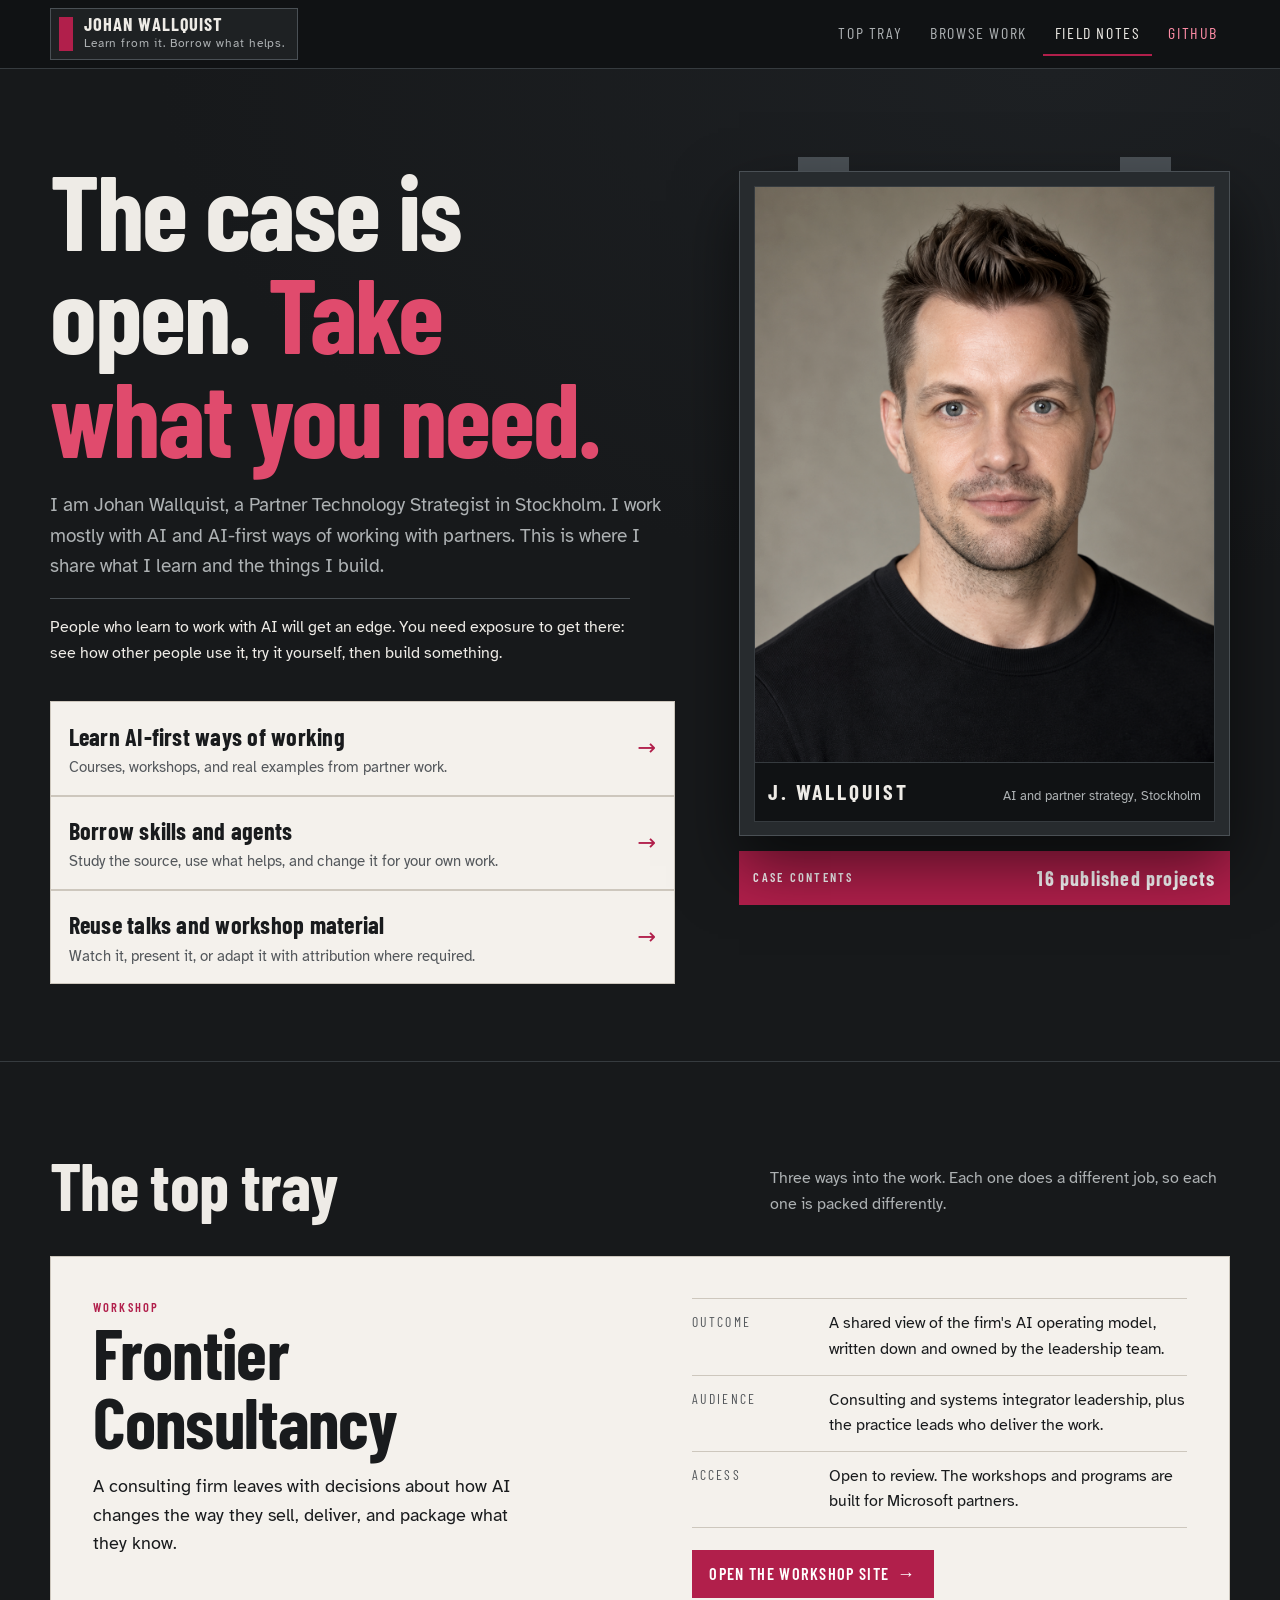
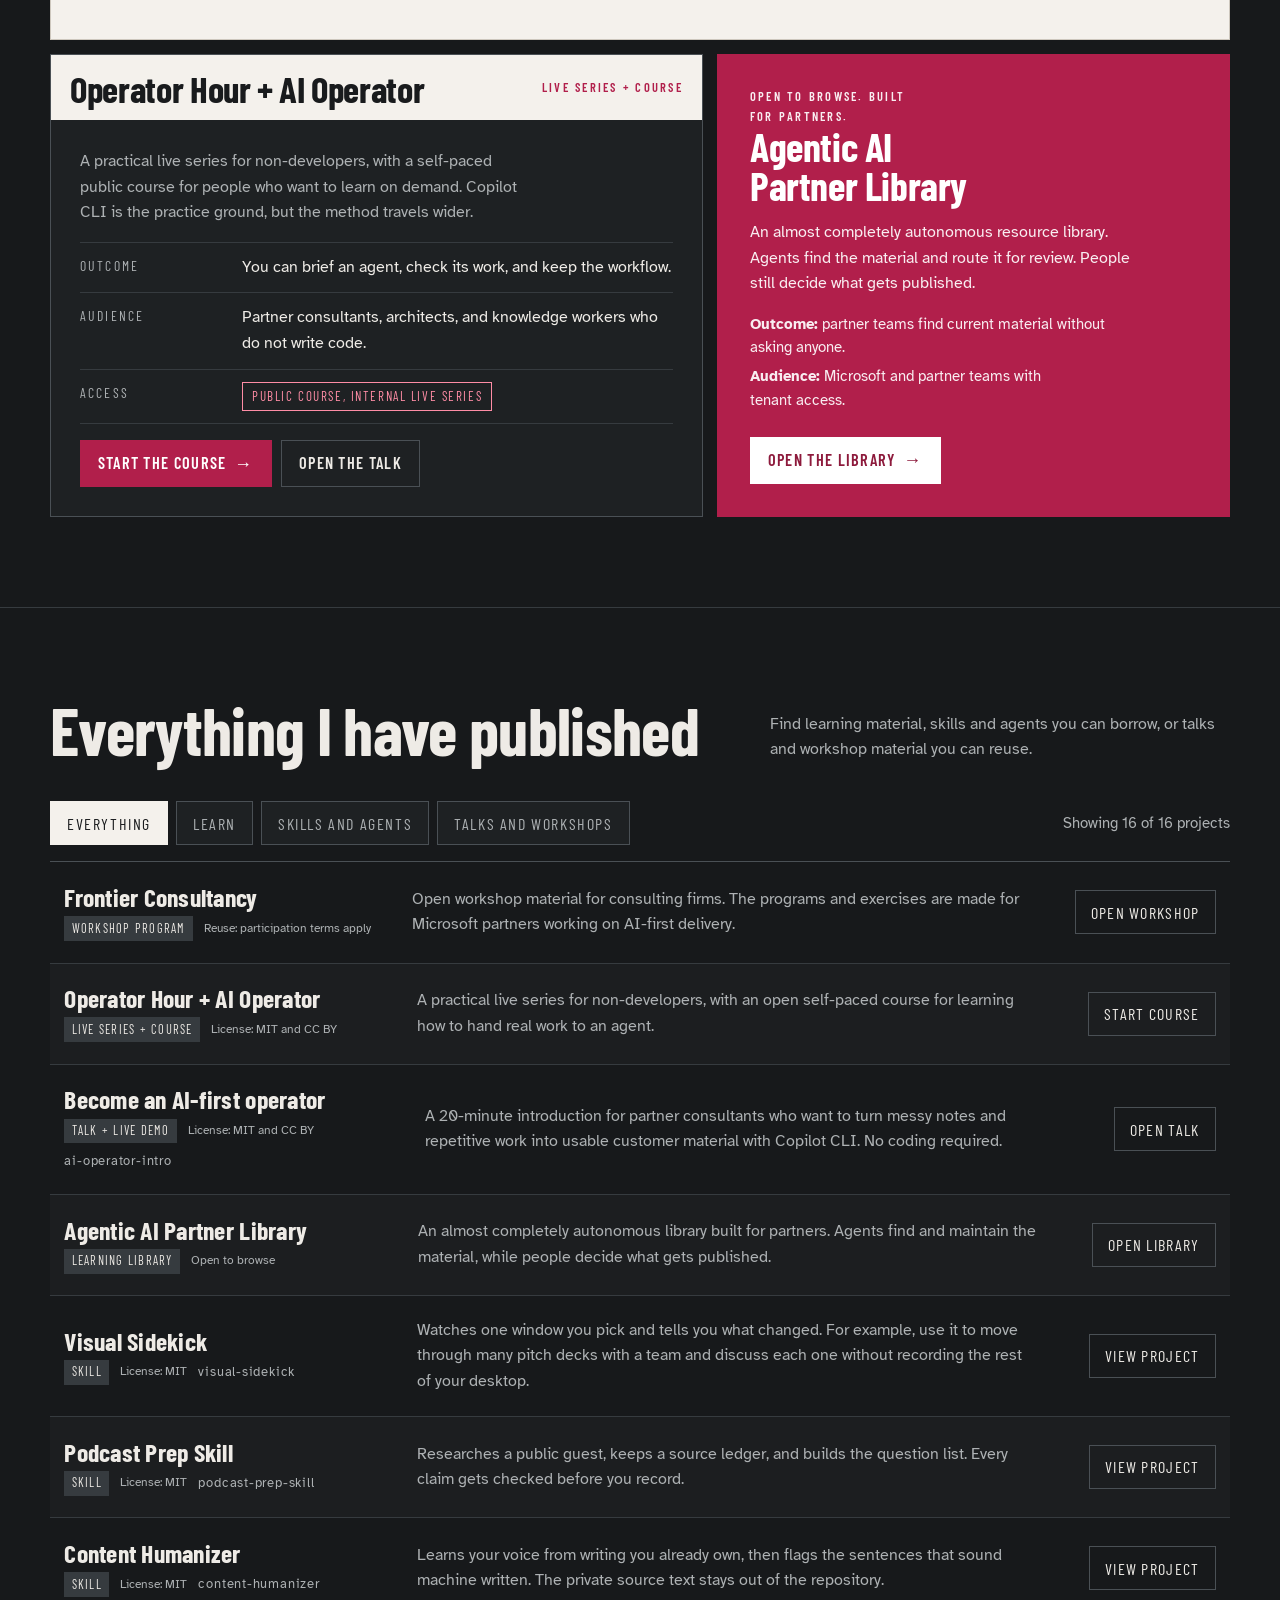
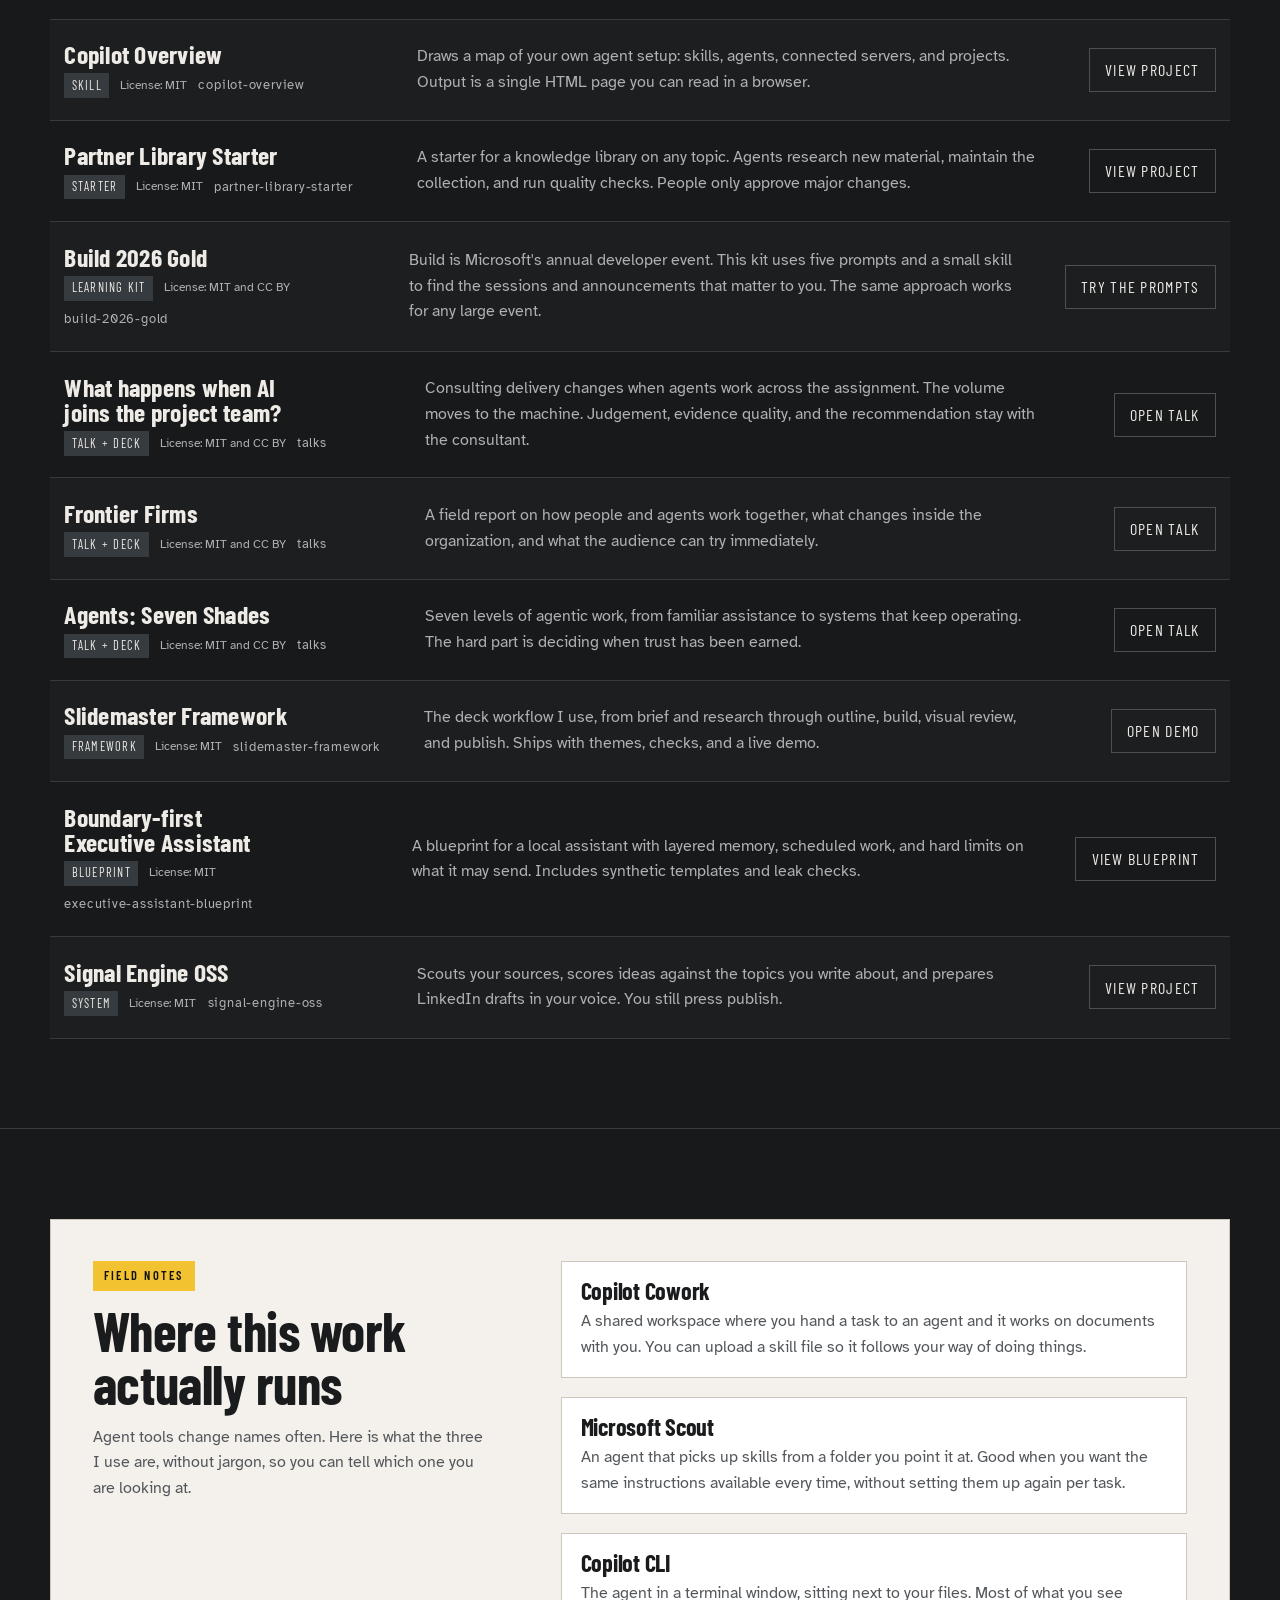
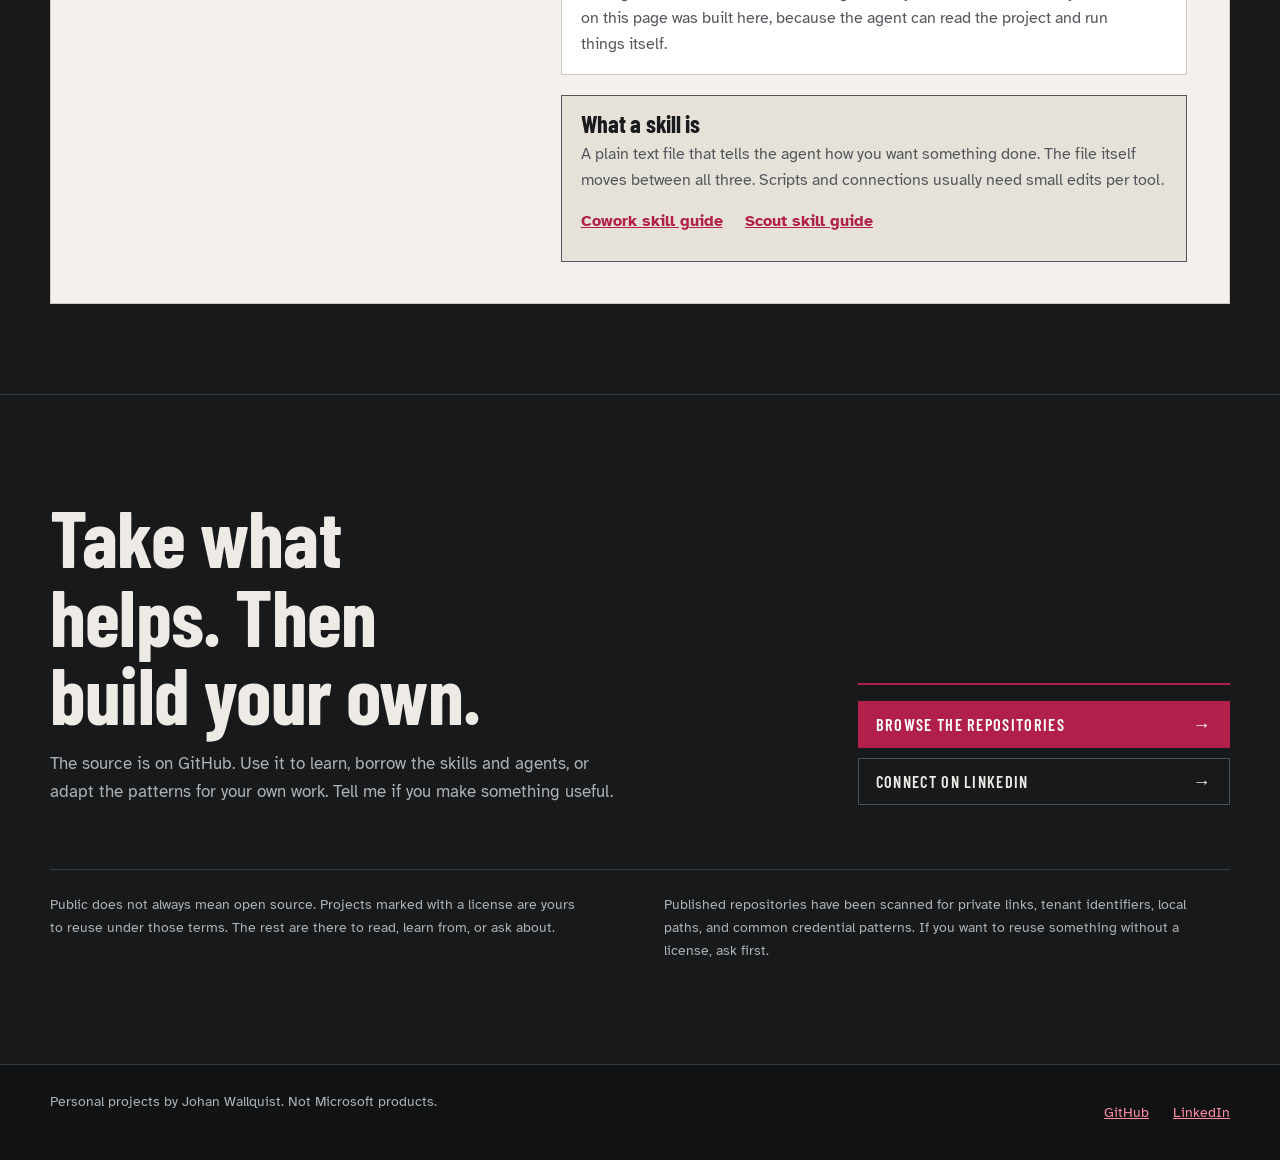
==== commit 781ad88f: "feat: feature AI operator talk Co-authored-by: Copilot <223556219+Copilot@users.noreply.github.com> " ====
--- a/index.html
+++ b/index.html
@@ -792,7 +792,7 @@
           </div>
           <p class="lid-latch">
             <span class="label">Case contents</span>
-            <b>15 published projects</b>
+            <b>16 published projects</b>
           </p>
         </div>
       </div>
@@ -866,7 +866,7 @@
                 <a class="btn btn-primary" href="https://jw-sthlm.github.io/ai-operator-intro/course/" target="_blank" rel="noopener">
                   Start the course <span class="arrow" aria-hidden="true">&rarr;</span>
                 </a>
-                <a class="btn" href="https://jw-sthlm.github.io/ai-operator-intro/" target="_blank" rel="noopener">Read the intro</a>
+                <a class="btn" href="https://jw-sthlm.github.io/ai-operator-intro/talk/" target="_blank" rel="noopener">Open the talk</a>
               </div>
             </div>
           </article>
@@ -908,7 +908,7 @@
             <button class="filter" type="button" data-filter="borrow" aria-pressed="false">Skills and agents</button>
             <button class="filter" type="button" data-filter="present" aria-pressed="false">Talks and workshops</button>
           </div>
-          <p class="manifest-count" id="manifest-count" role="status">Showing 15 of 15 projects</p>
+          <p class="manifest-count" id="manifest-count" role="status">Showing 16 of 16 projects</p>
         </div>
 
         <ul class="manifest" id="manifest-list">
@@ -934,6 +934,19 @@
               <p>A practical live series for non-developers, with an open self-paced course for learning how to hand real work to an agent.</p>
               <div class="item-actions">
                 <a class="item-link" href="https://jw-sthlm.github.io/ai-operator-intro/course/" target="_blank" rel="noopener">Start course</a>
+              </div>
+            </div>
+          </li>
+
+          <li data-tags="learn present">
+            <div class="item">
+              <div>
+                <h3>Become an AI-first operator</h3>
+                <p class="item-meta"><span class="kind">Talk + live demo</span><span class="license">License: MIT and CC BY</span><span class="repo">ai-operator-intro</span></p>
+              </div>
+              <p>A 20-minute introduction for partner consultants who want to turn messy notes and repetitive work into usable customer material with Copilot CLI. No coding required.</p>
+              <div class="item-actions">
+                <a class="item-link" href="https://jw-sthlm.github.io/ai-operator-intro/talk/" target="_blank" rel="noopener">Open talk</a>
               </div>
             </div>
           </li>
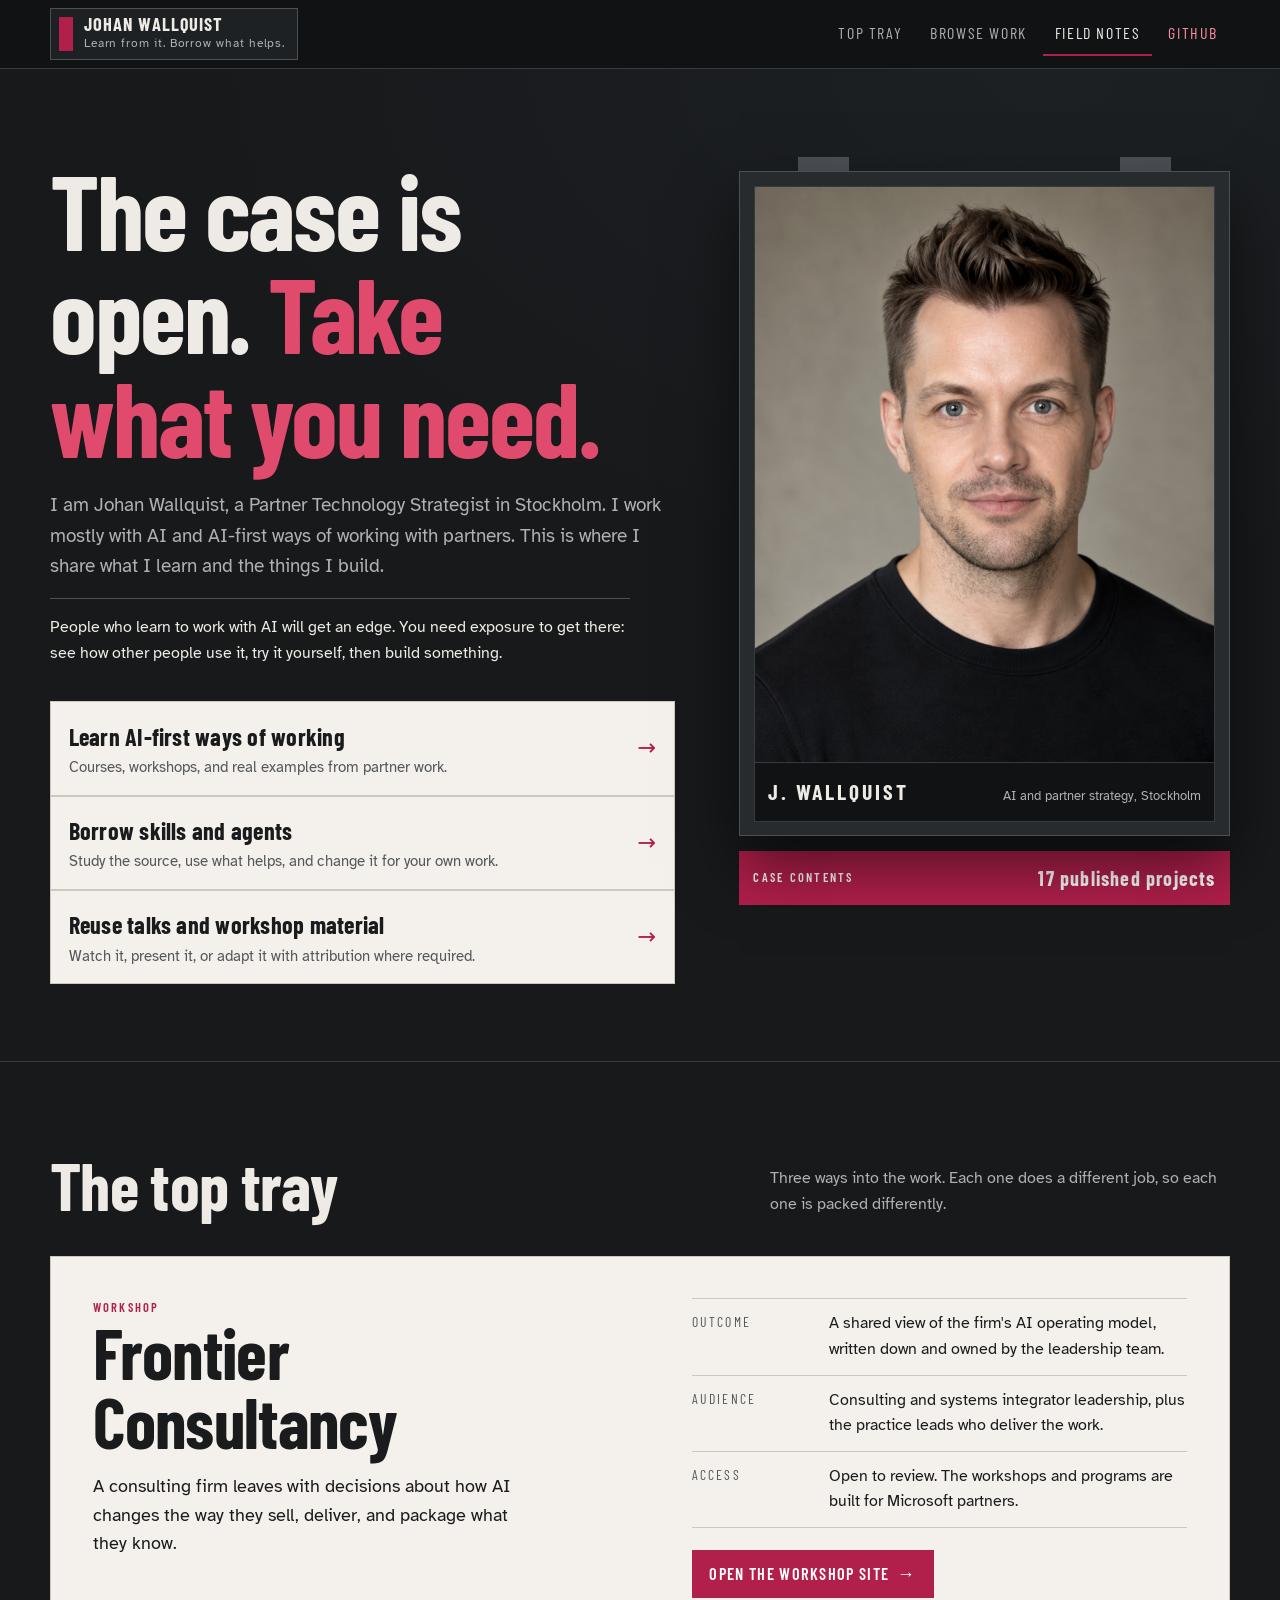
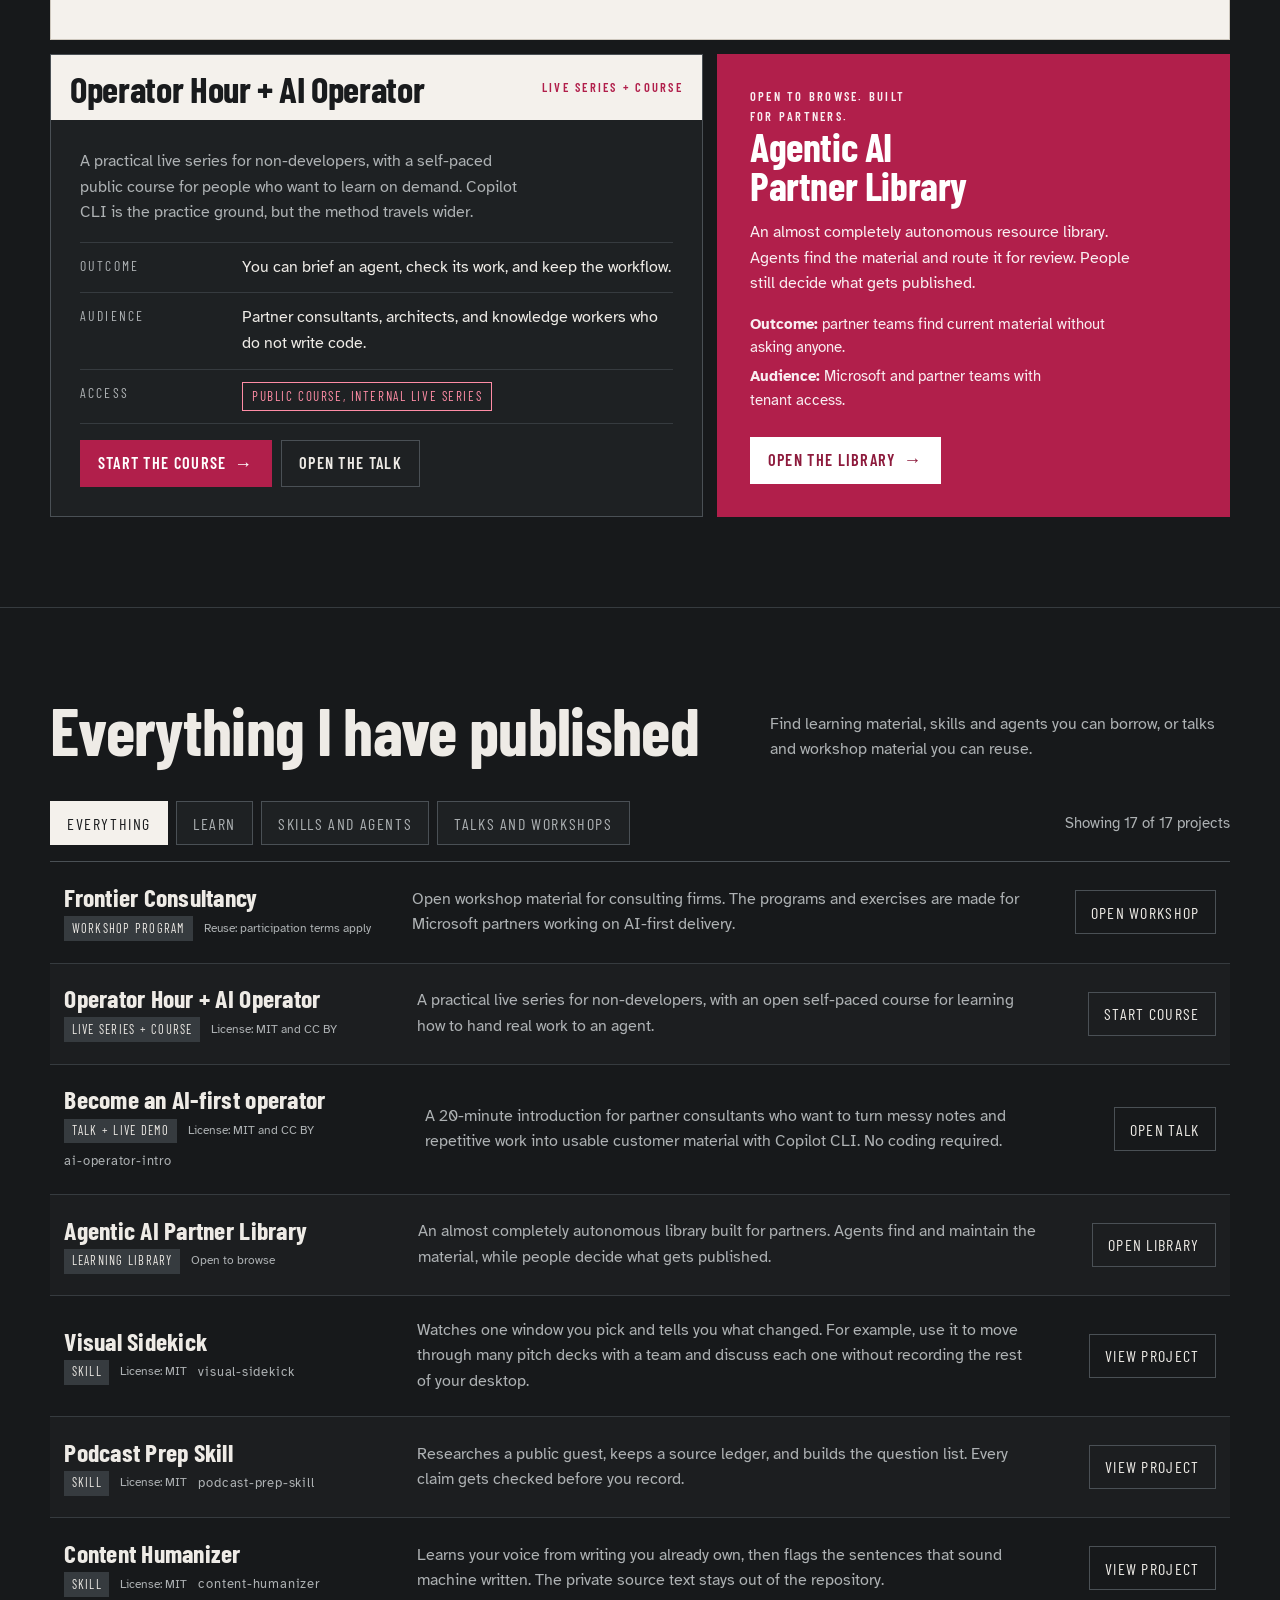
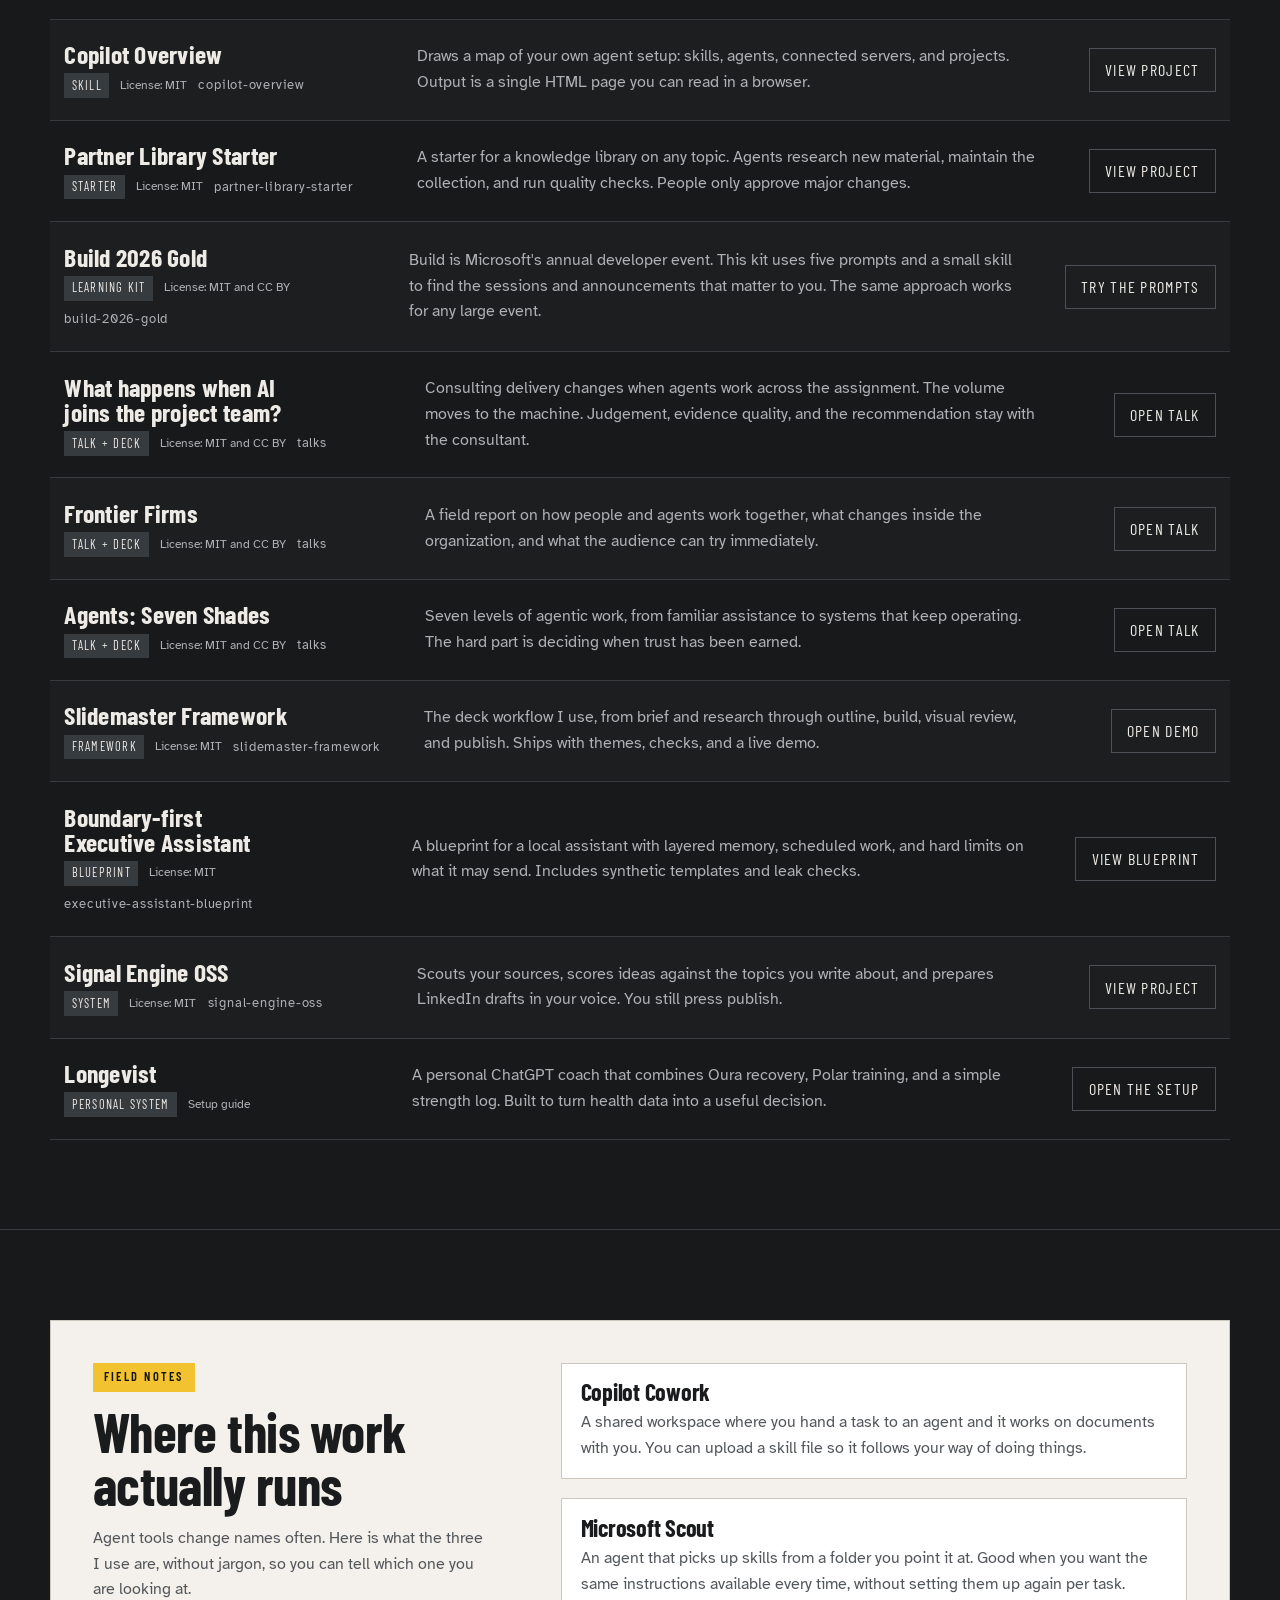
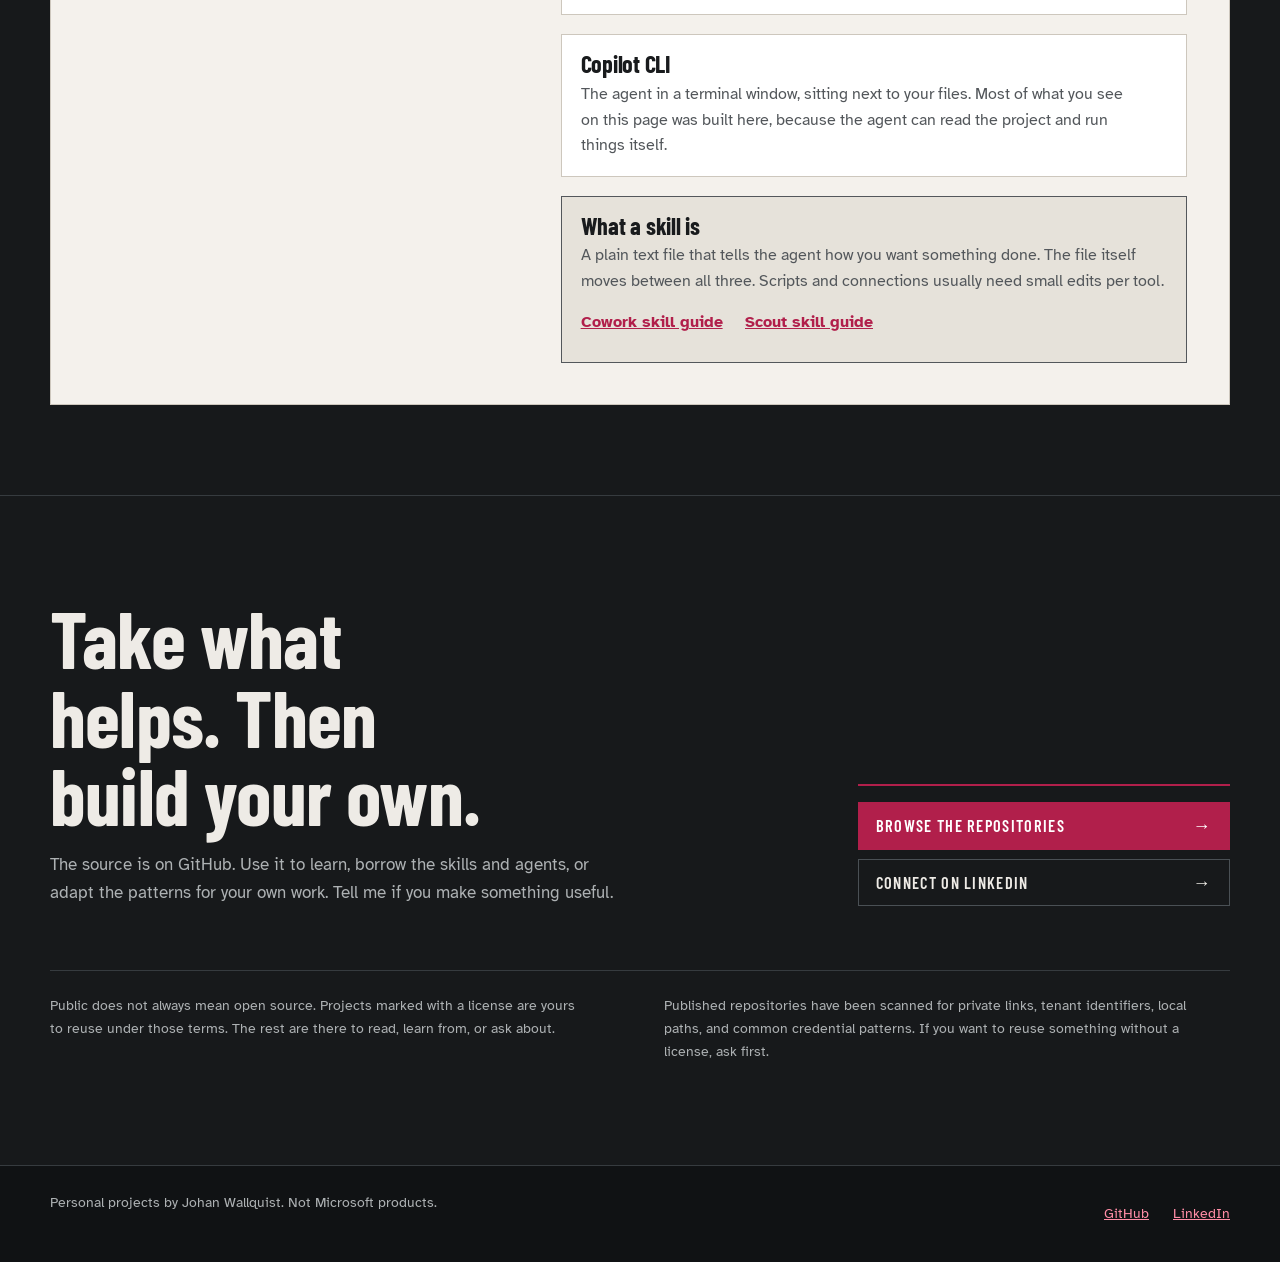
==== commit e3067e17: "feat: publish Longevist setup Co-authored-by: Copilot <223556219+Copilot@users.noreply.github.com>  " ====
--- a/index.html
+++ b/index.html
@@ -792,7 +792,7 @@
           </div>
           <p class="lid-latch">
             <span class="label">Case contents</span>
-            <b>16 published projects</b>
+            <b>17 published projects</b>
           </p>
         </div>
       </div>
@@ -908,7 +908,7 @@
             <button class="filter" type="button" data-filter="borrow" aria-pressed="false">Skills and agents</button>
             <button class="filter" type="button" data-filter="present" aria-pressed="false">Talks and workshops</button>
           </div>
-          <p class="manifest-count" id="manifest-count" role="status">Showing 16 of 16 projects</p>
+          <p class="manifest-count" id="manifest-count" role="status">Showing 17 of 17 projects</p>
         </div>
 
         <ul class="manifest" id="manifest-list">
@@ -1116,6 +1116,19 @@
               <p>Scouts your sources, scores ideas against the topics you write about, and prepares LinkedIn drafts in your voice. You still press publish.</p>
               <div class="item-actions">
                 <a class="item-link" href="https://github.com/JW-Sthlm/signal-engine-oss" target="_blank" rel="noopener">View project</a>
+              </div>
+            </div>
+          </li>
+
+          <li data-tags="learn borrow">
+            <div class="item">
+              <div>
+                <h3>Longevist</h3>
+                <p class="item-meta"><span class="kind">Personal system</span><span class="license">Setup guide</span></p>
+              </div>
+              <p>A personal ChatGPT coach that combines Oura recovery, Polar training, and a simple strength log. Built to turn health data into a useful decision.</p>
+              <div class="item-actions">
+                <a class="item-link" href="longevist/">Open the setup</a>
               </div>
             </div>
           </li>
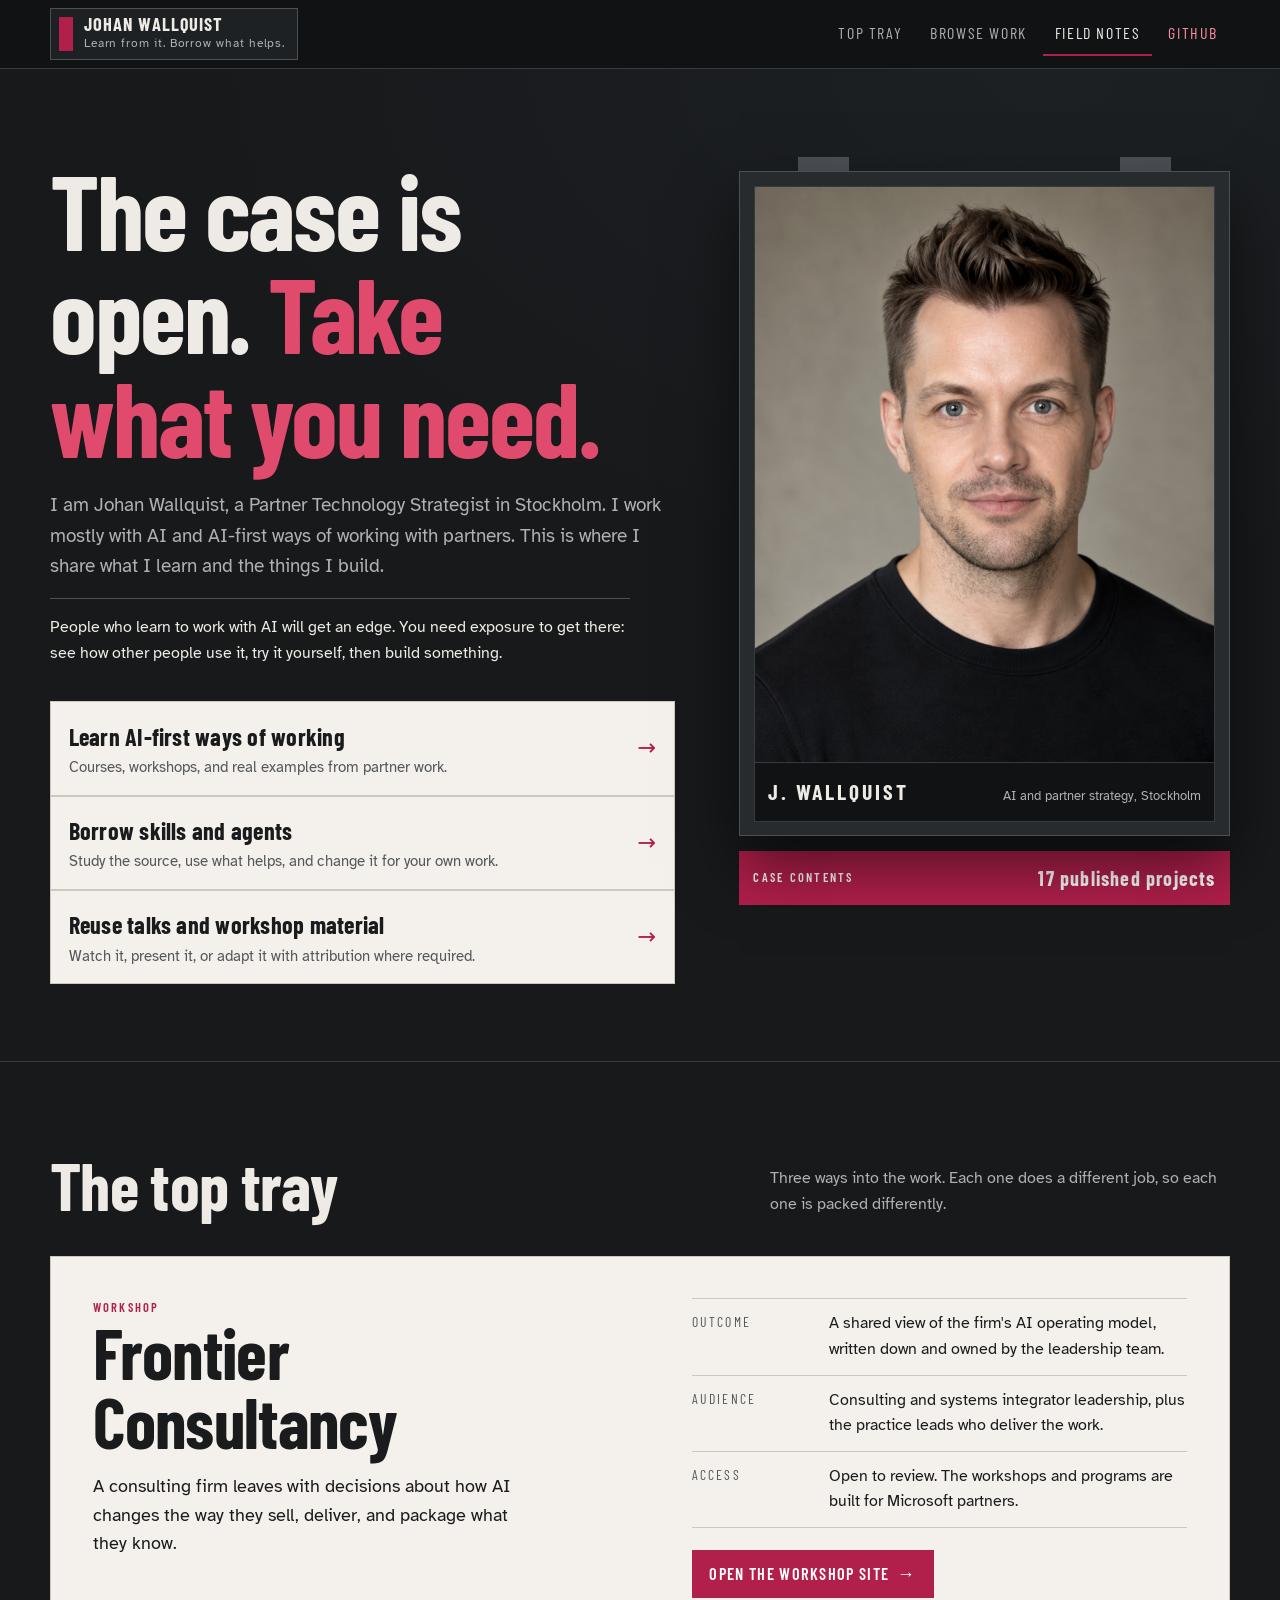
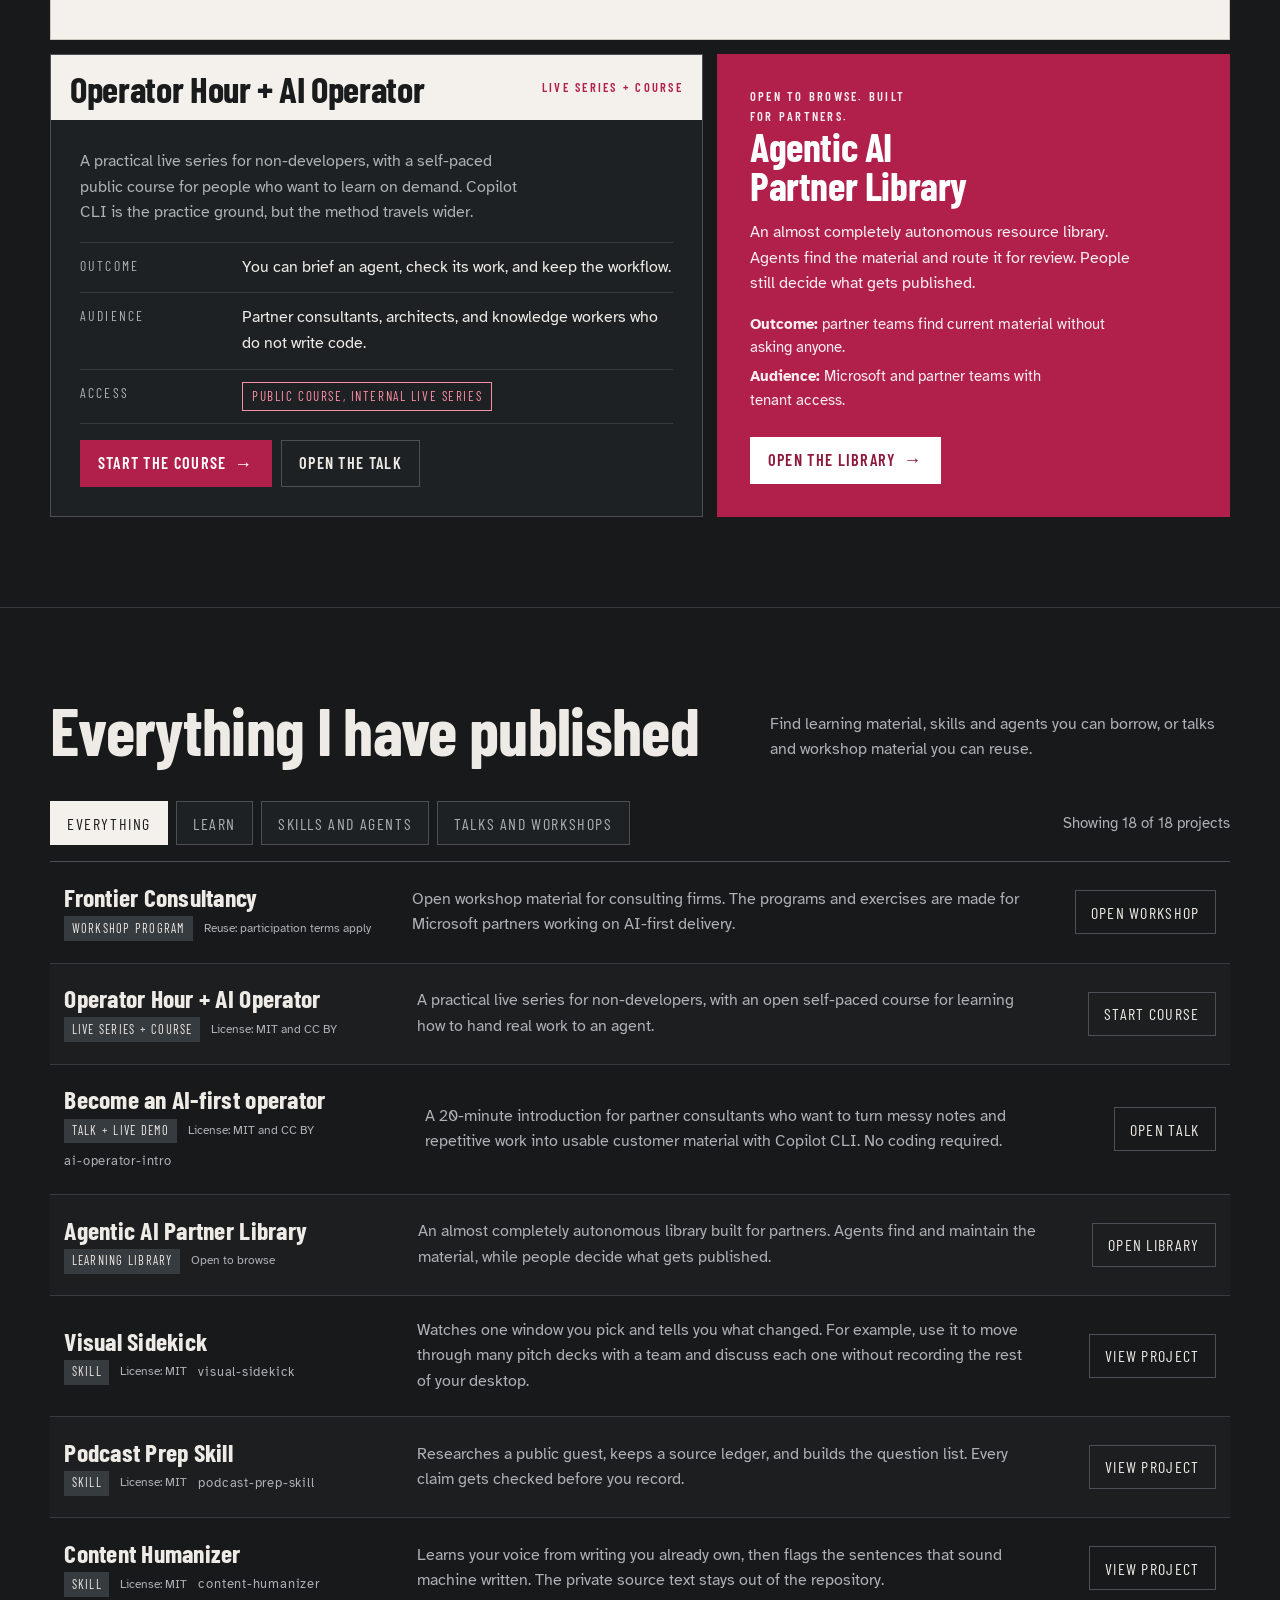
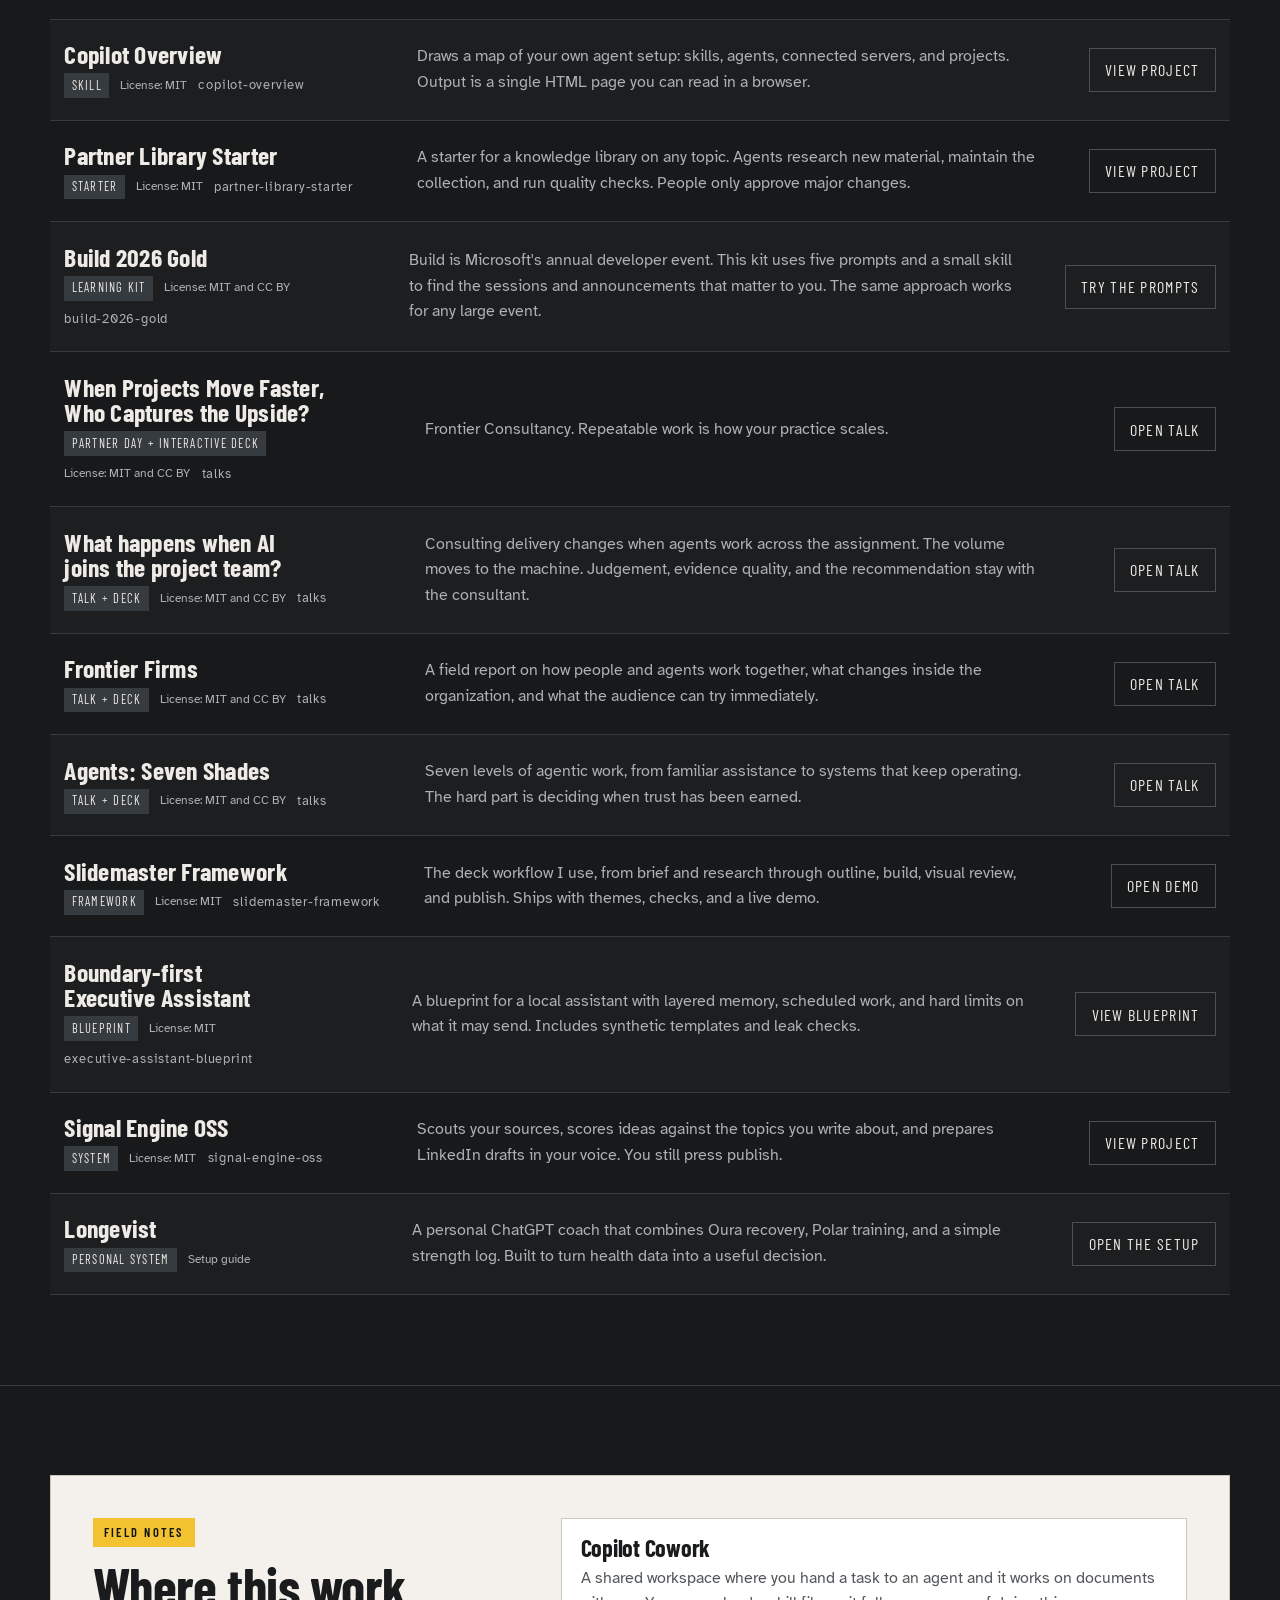
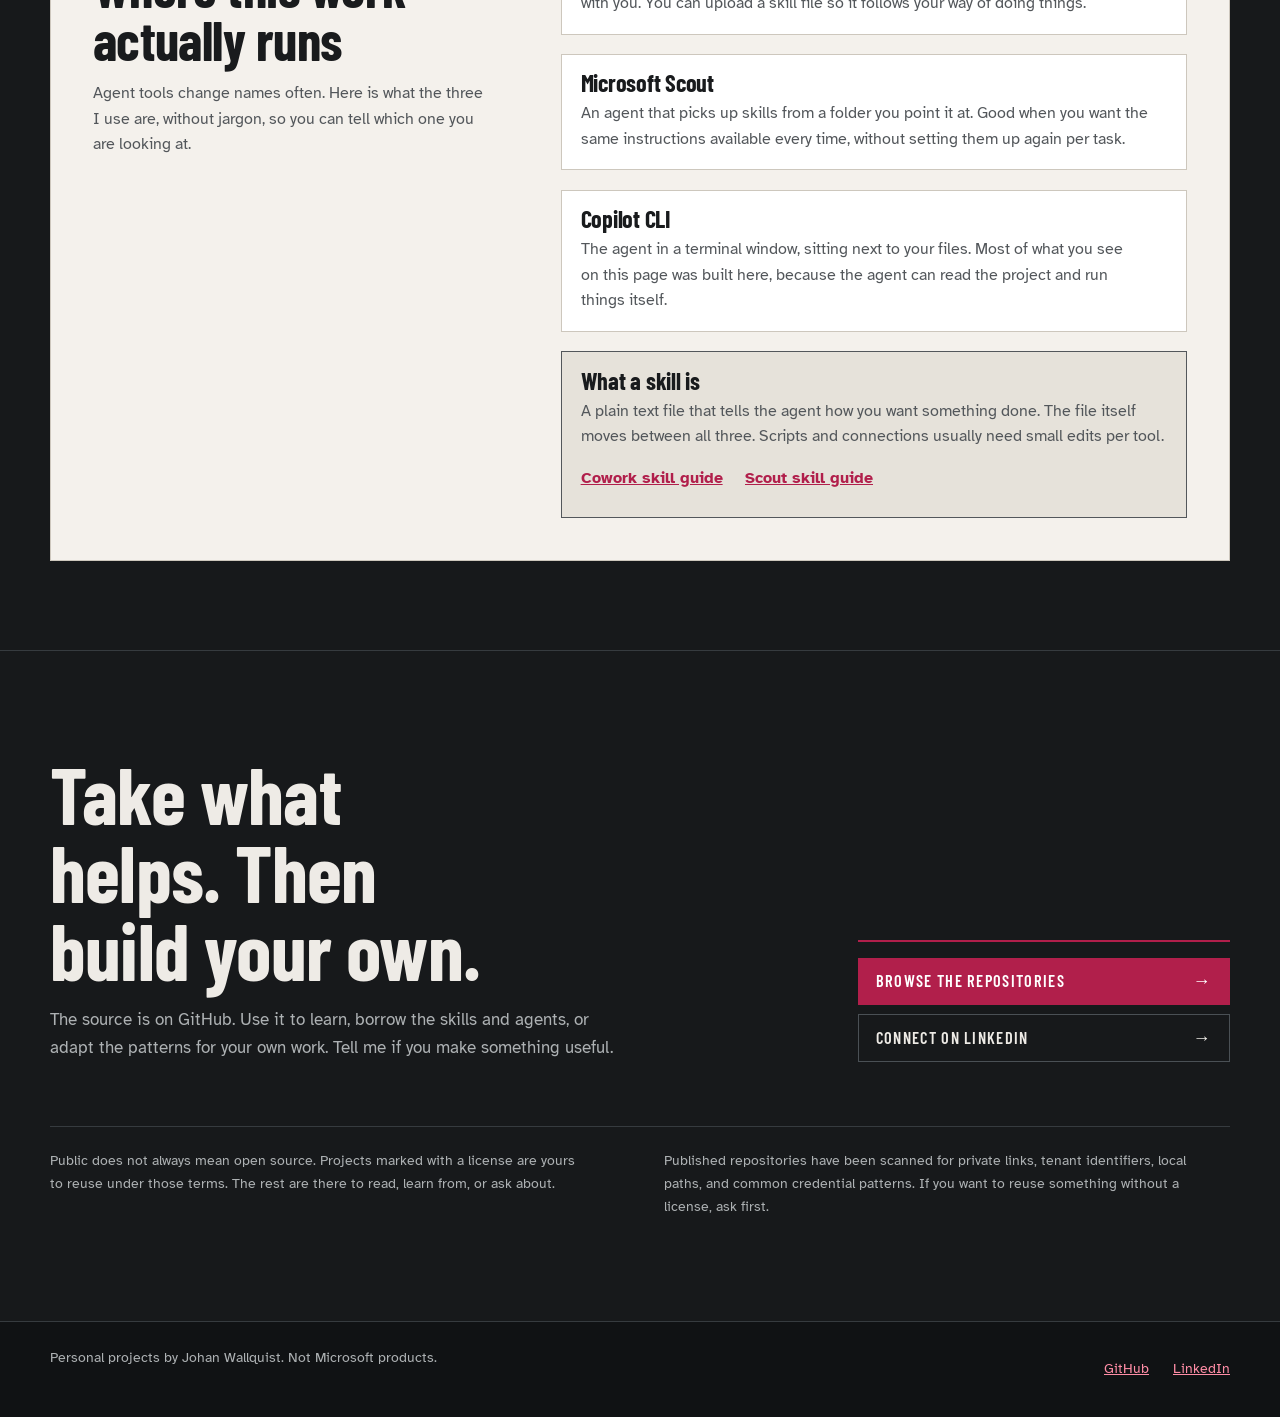
==== commit 578e684f: "Add Partner Day to public project library Co-authored-by: Copilot <223556219+Copilot@users.noreply.g" ====
--- a/index.html
+++ b/index.html
@@ -908,7 +908,7 @@
             <button class="filter" type="button" data-filter="borrow" aria-pressed="false">Skills and agents</button>
             <button class="filter" type="button" data-filter="present" aria-pressed="false">Talks and workshops</button>
           </div>
-          <p class="manifest-count" id="manifest-count" role="status">Showing 17 of 17 projects</p>
+          <p class="manifest-count" id="manifest-count" role="status">Showing 18 of 18 projects</p>
         </div>
 
         <ul class="manifest" id="manifest-list">
@@ -1038,6 +1038,19 @@
               <p>Build is Microsoft's annual developer event. This kit uses five prompts and a small skill to find the sessions and announcements that matter to you. The same approach works for any large event.</p>
               <div class="item-actions">
                 <a class="item-link" href="https://jw-sthlm.github.io/build-2026-gold/" target="_blank" rel="noopener">Try the prompts</a>
+              </div>
+            </div>
+          </li>
+
+          <li data-tags="learn present">
+            <div class="item">
+              <div>
+                <h3>When Projects Move Faster, Who Captures the Upside?</h3>
+                <p class="item-meta"><span class="kind">Partner Day + interactive deck</span><span class="license">License: MIT and CC BY</span><span class="repo">talks</span></p>
+              </div>
+              <p>Frontier Consultancy. Repeatable work is how your practice scales.</p>
+              <div class="item-actions">
+                <a class="item-link" href="https://jw-sthlm.github.io/talks/frontier-partner-day-2026/" target="_blank" rel="noopener">Open talk</a>
               </div>
             </div>
           </li>
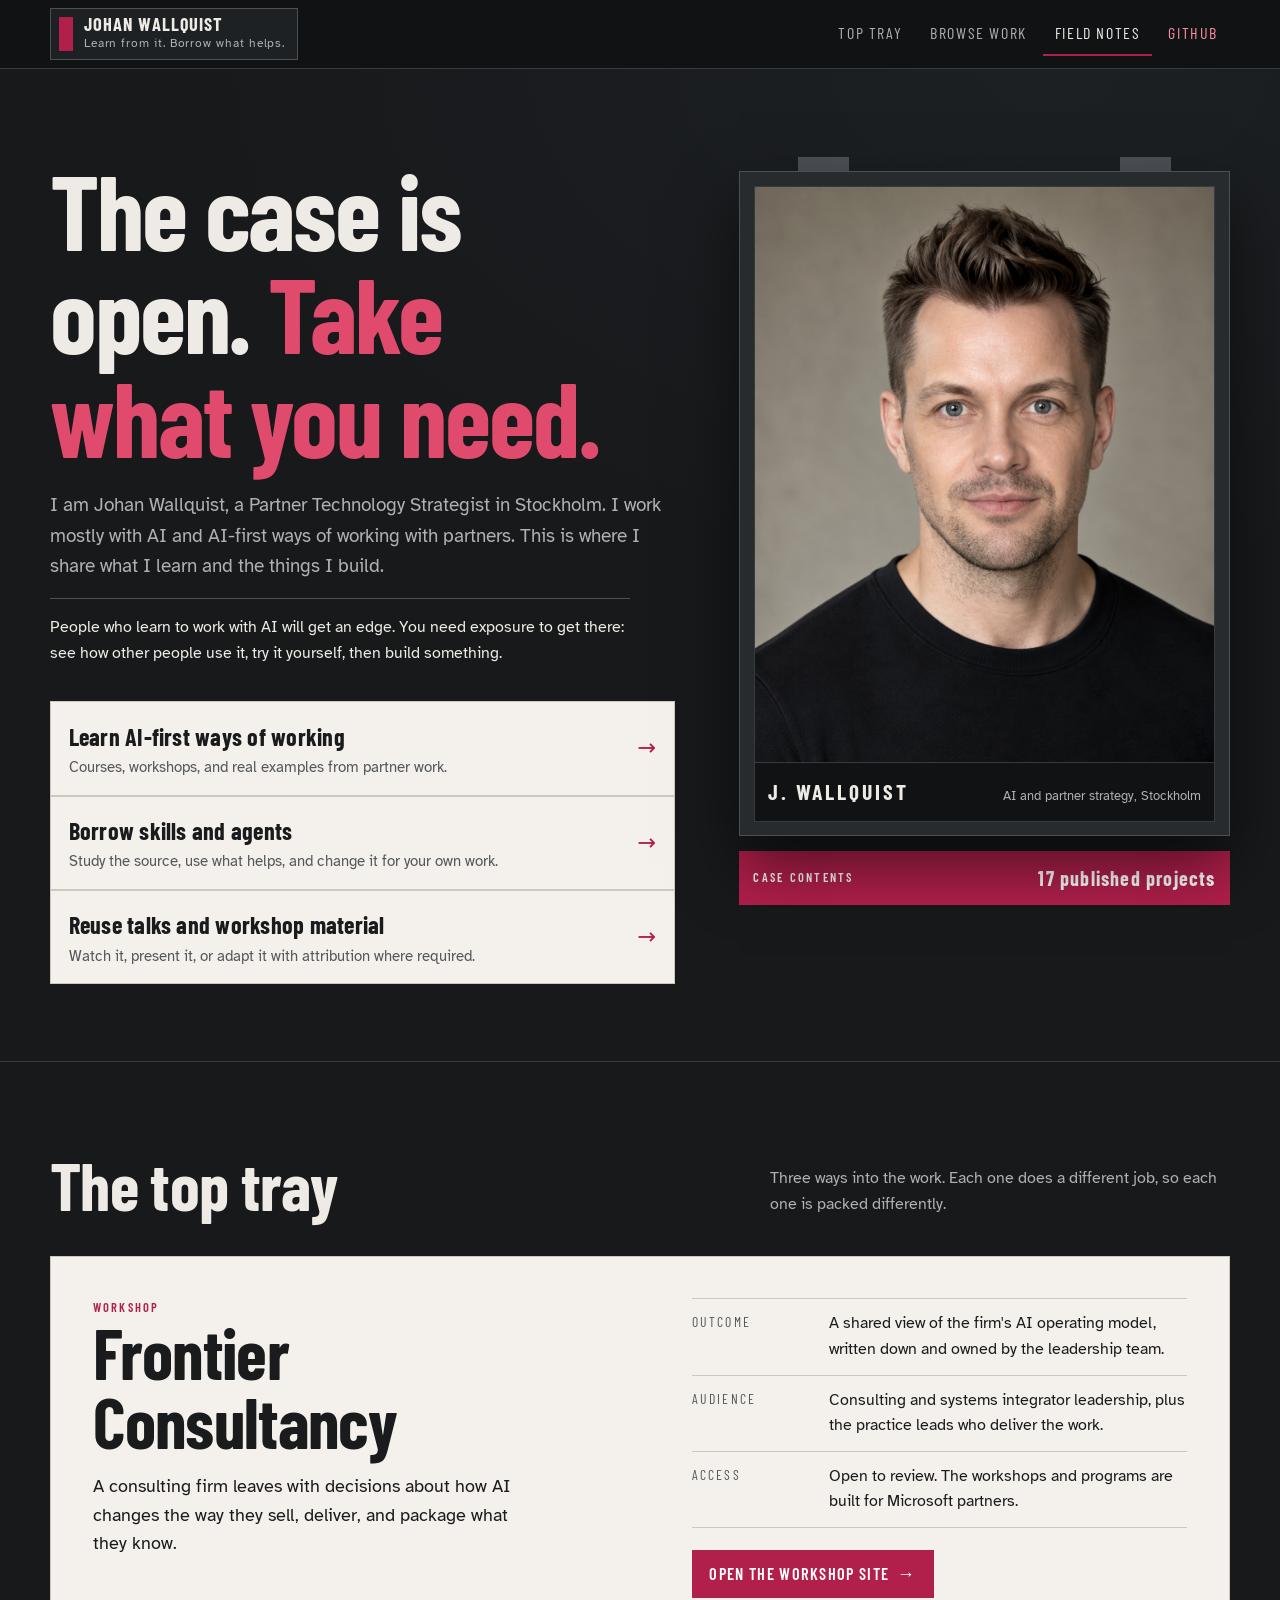
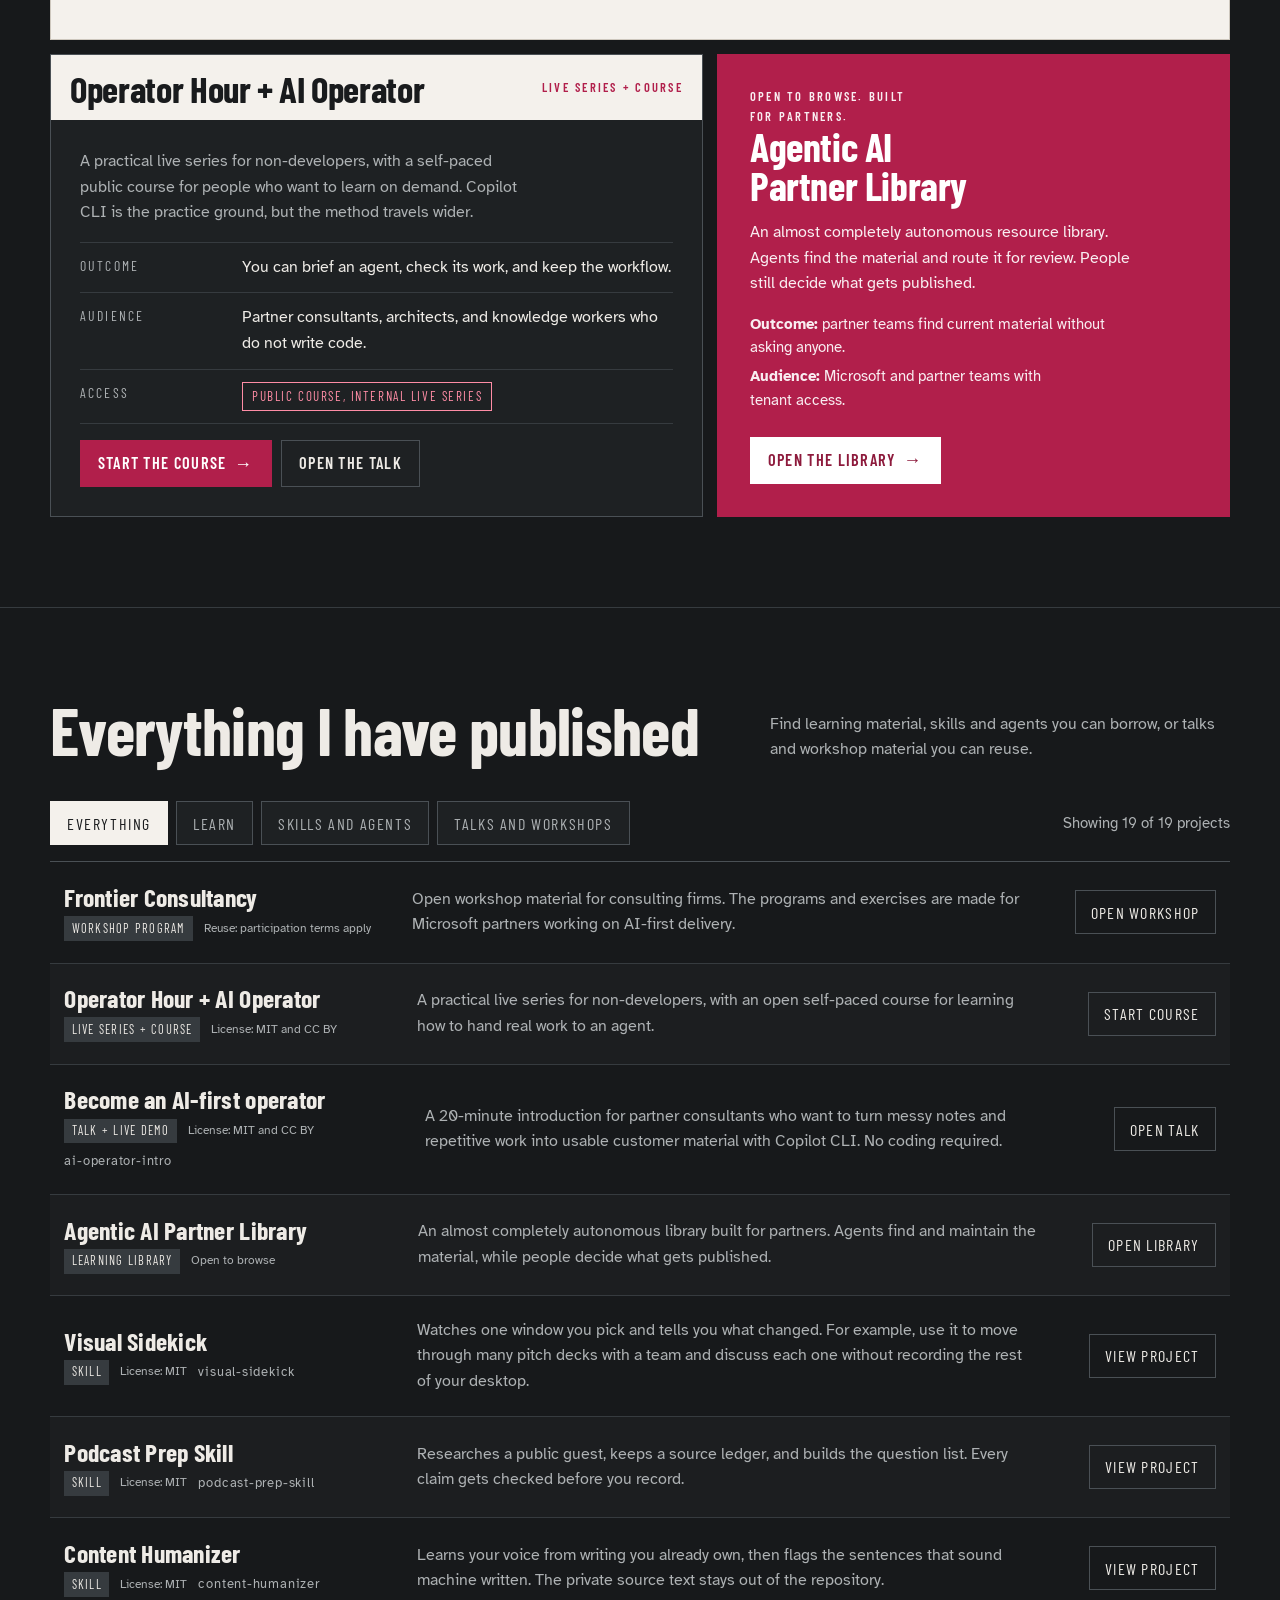
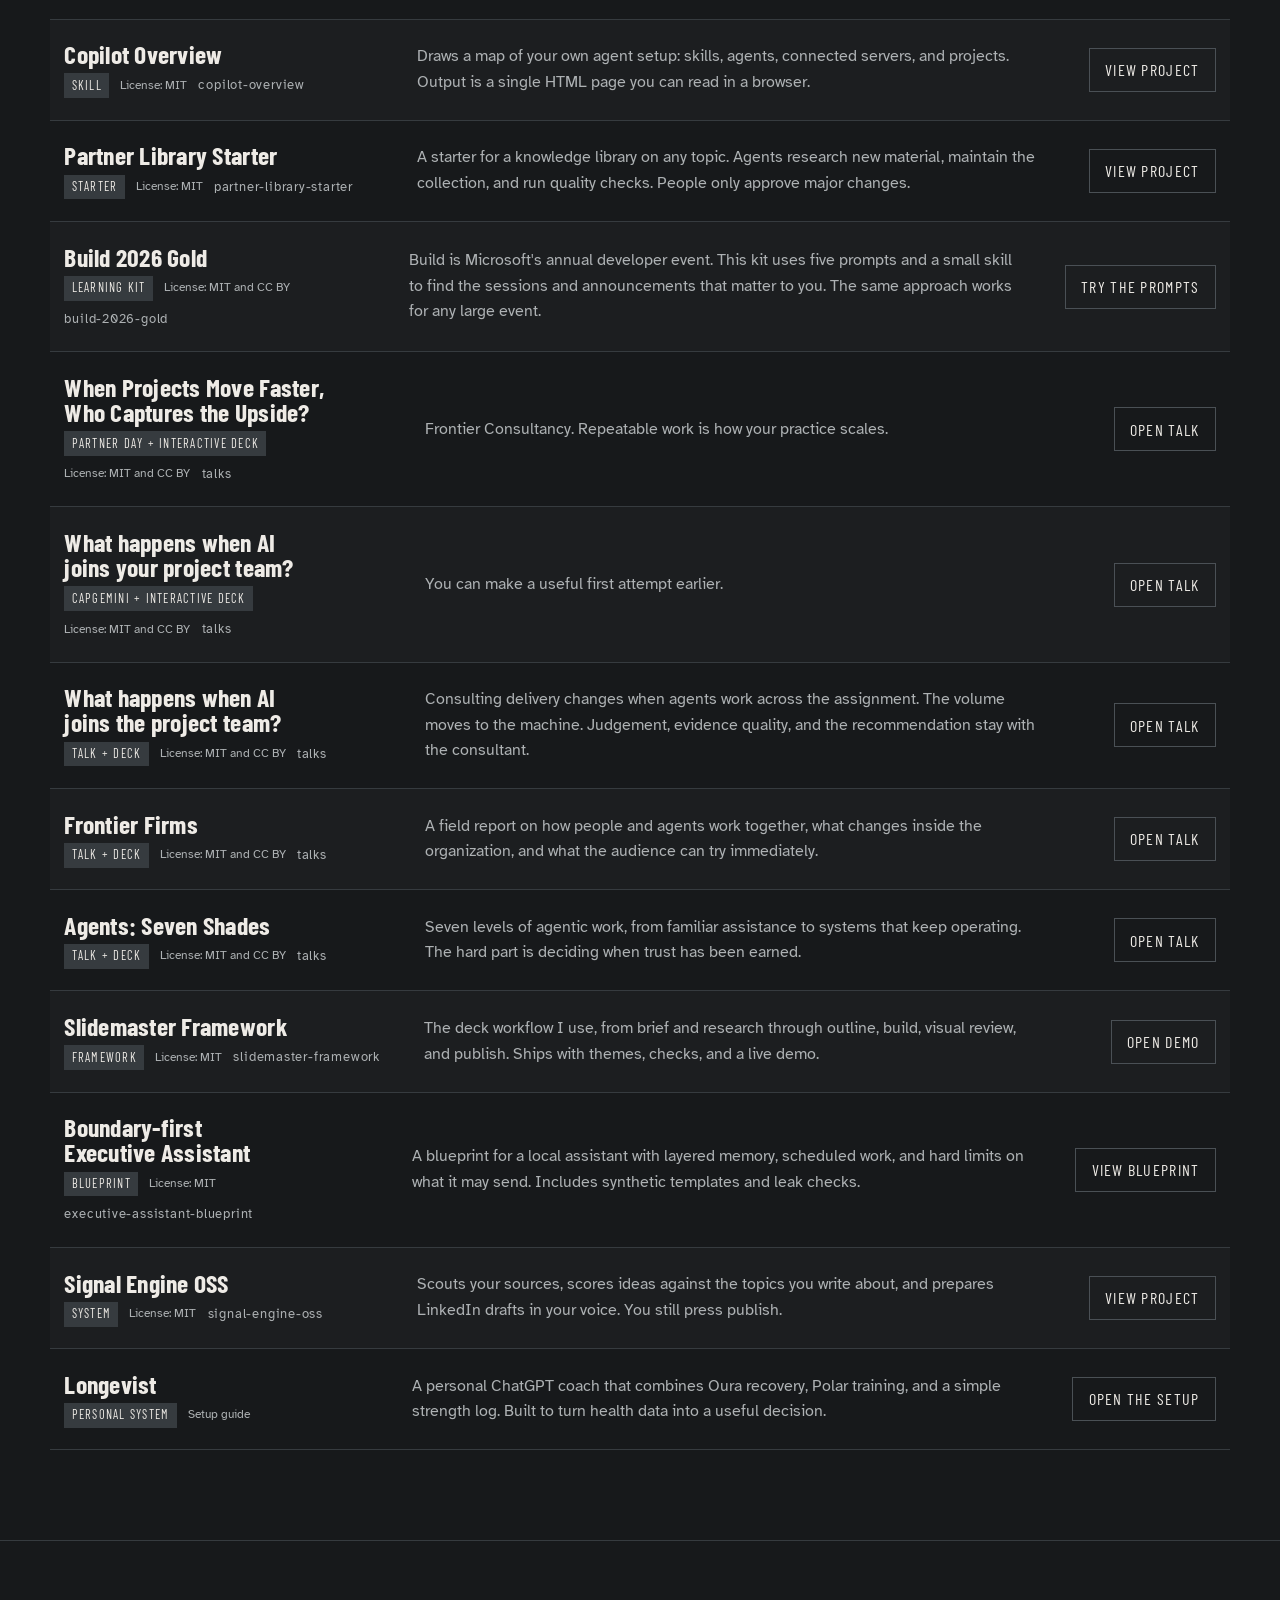
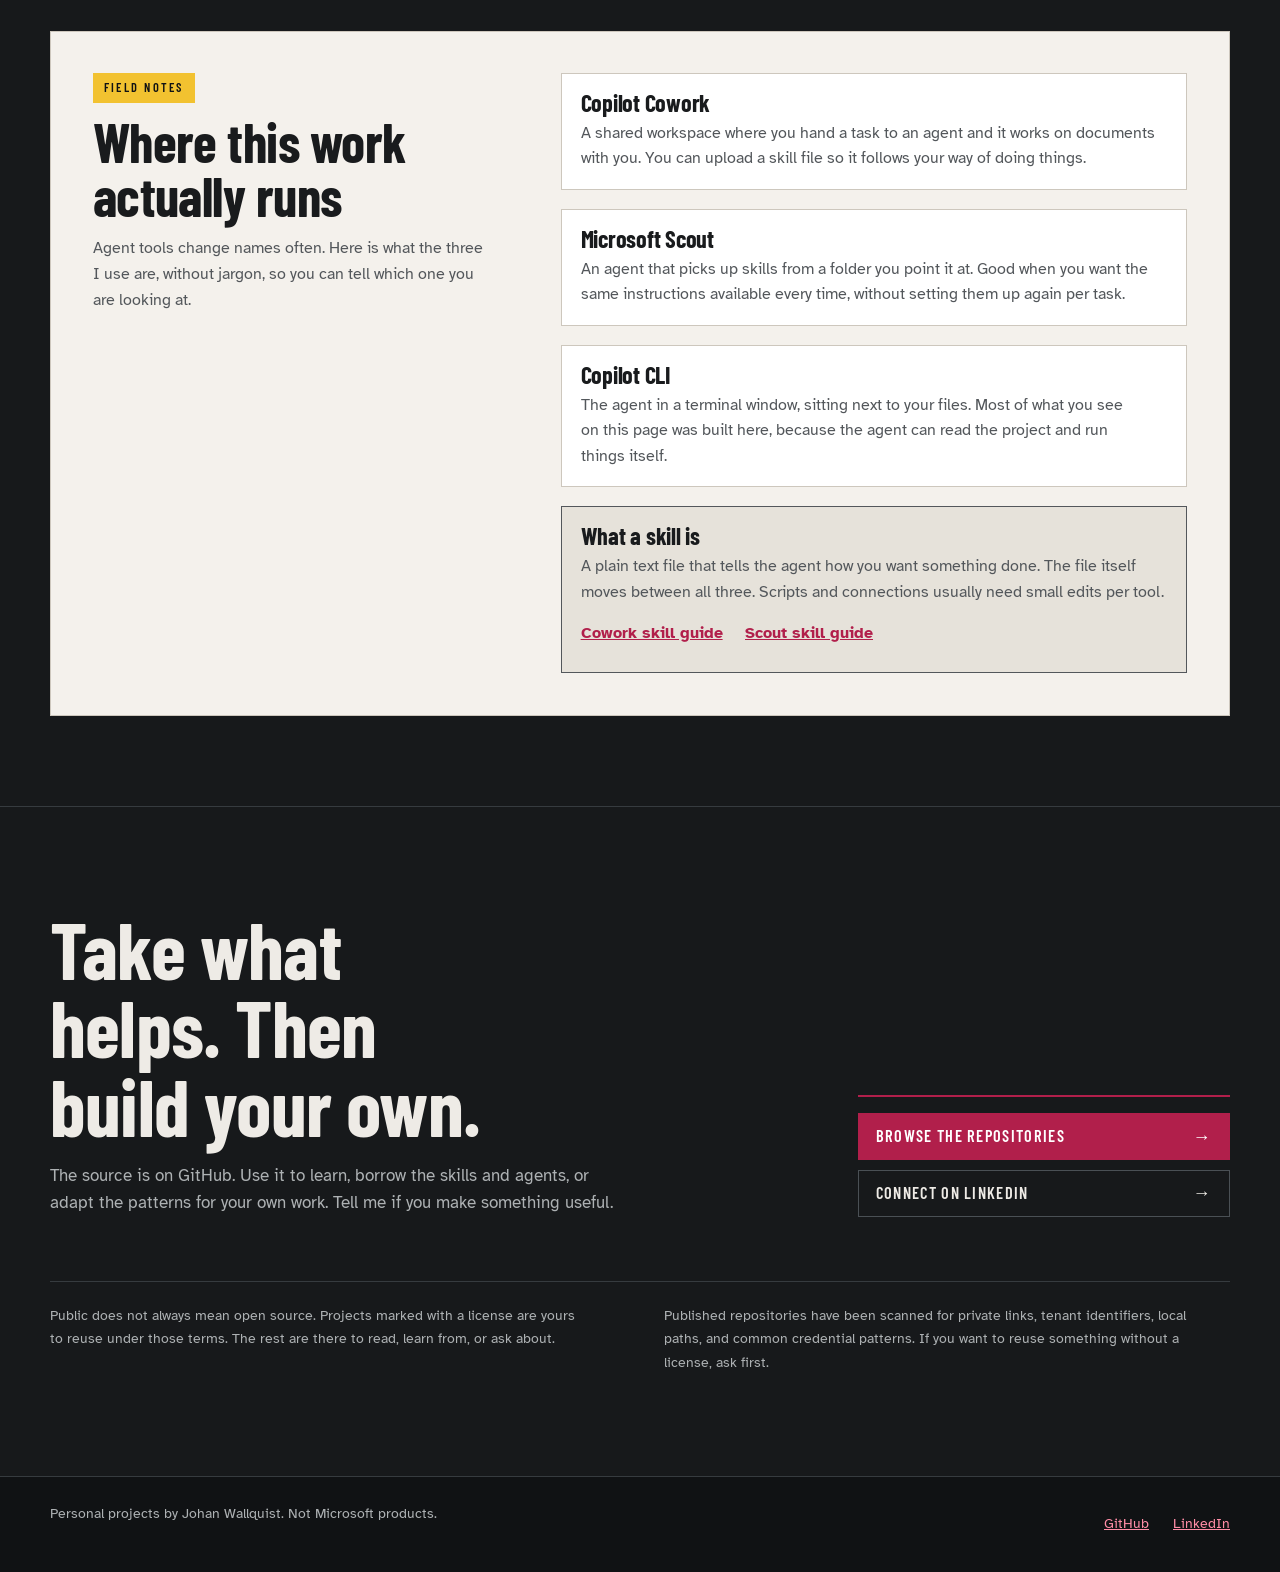
==== commit 0050ba3c: "List Capgemini talk and scope its public speaker contact Co-authored-by: Copilot <223556219+Copilot@" ====
--- a/index.html
+++ b/index.html
@@ -908,7 +908,7 @@
             <button class="filter" type="button" data-filter="borrow" aria-pressed="false">Skills and agents</button>
             <button class="filter" type="button" data-filter="present" aria-pressed="false">Talks and workshops</button>
           </div>
-          <p class="manifest-count" id="manifest-count" role="status">Showing 18 of 18 projects</p>
+          <p class="manifest-count" id="manifest-count" role="status">Showing 19 of 19 projects</p>
         </div>
 
         <ul class="manifest" id="manifest-list">
@@ -1051,6 +1051,19 @@
               <p>Frontier Consultancy. Repeatable work is how your practice scales.</p>
               <div class="item-actions">
                 <a class="item-link" href="https://jw-sthlm.github.io/talks/frontier-partner-day-2026/" target="_blank" rel="noopener">Open talk</a>
+              </div>
+            </div>
+          </li>
+
+          <li data-tags="learn present">
+            <div class="item">
+              <div>
+                <h3>What happens when AI joins your project team?</h3>
+                <p class="item-meta"><span class="kind">Capgemini + interactive deck</span><span class="license">License: MIT and CC BY</span><span class="repo">talks</span></p>
+              </div>
+              <p>You can make a useful first attempt earlier.</p>
+              <div class="item-actions">
+                <a class="item-link" href="https://jw-sthlm.github.io/talks/capgemini-graduate-consulting-2026/" target="_blank" rel="noopener">Open talk</a>
               </div>
             </div>
           </li>
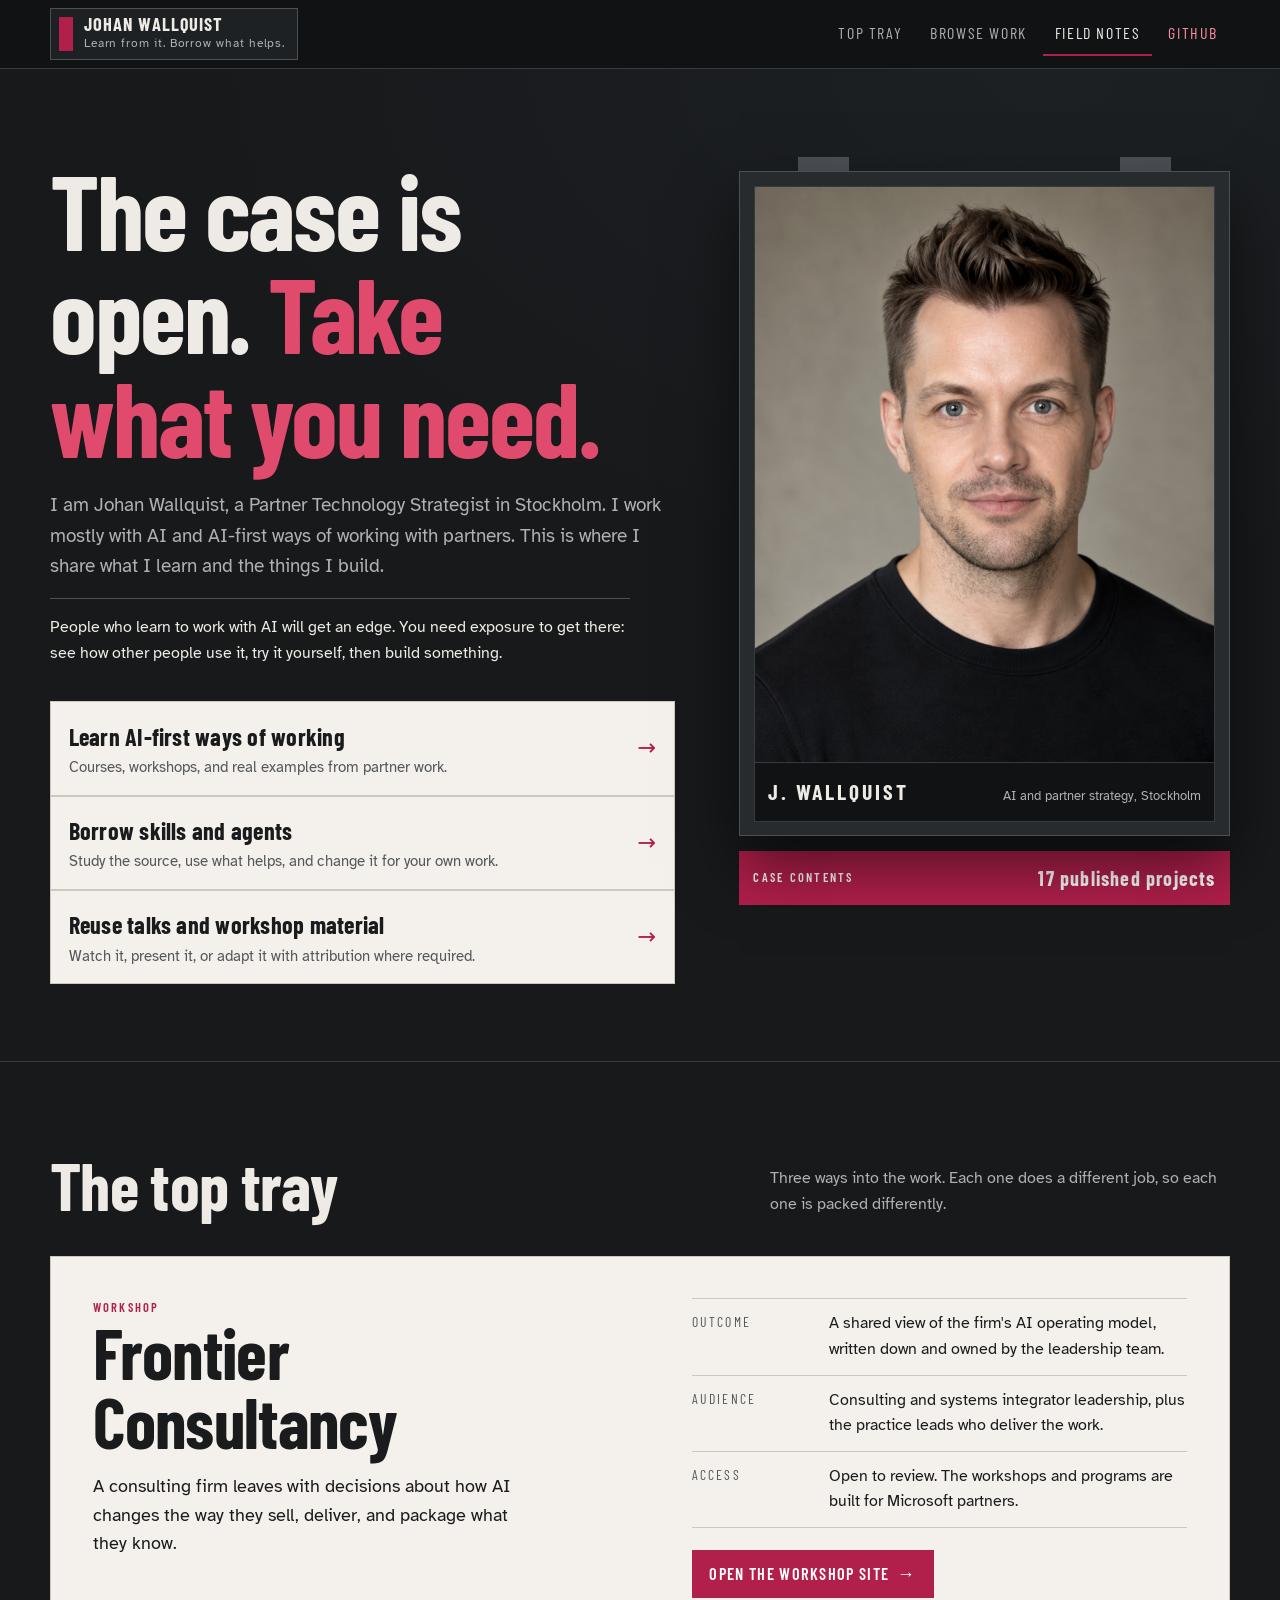
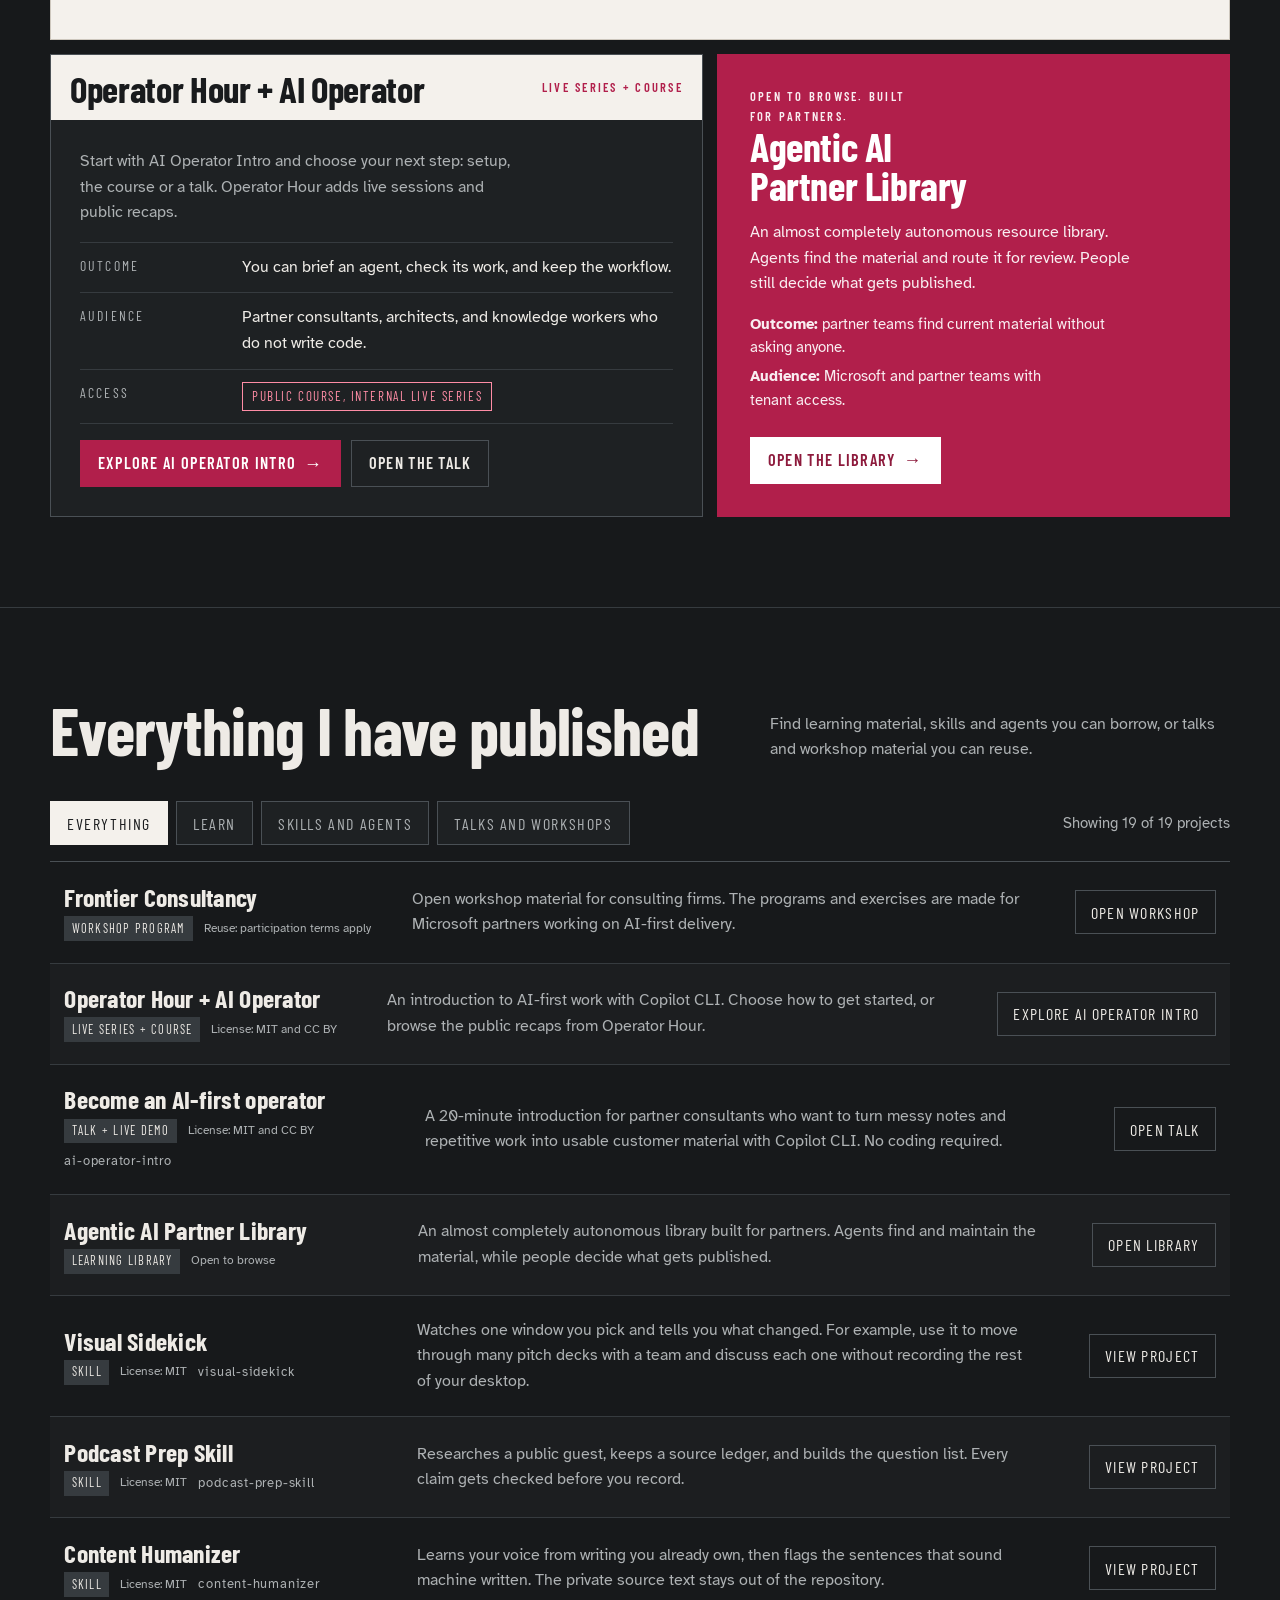
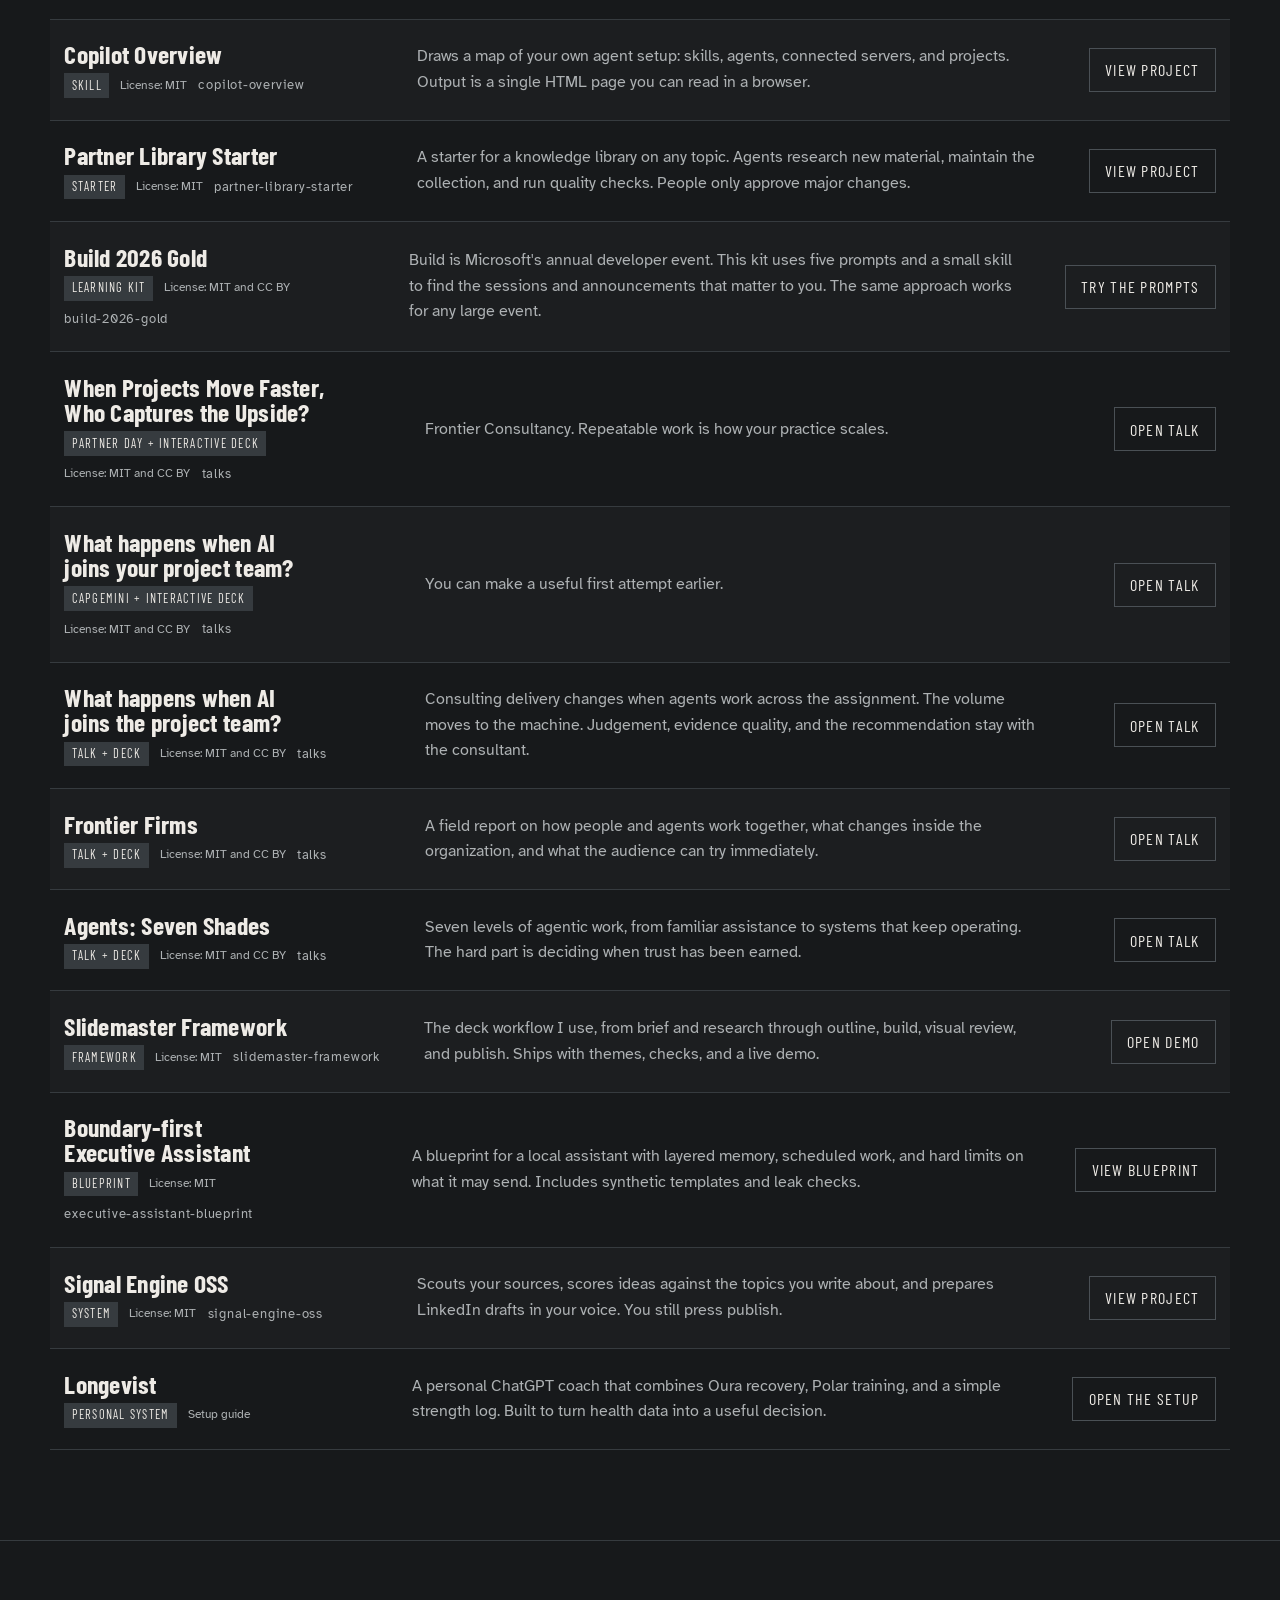
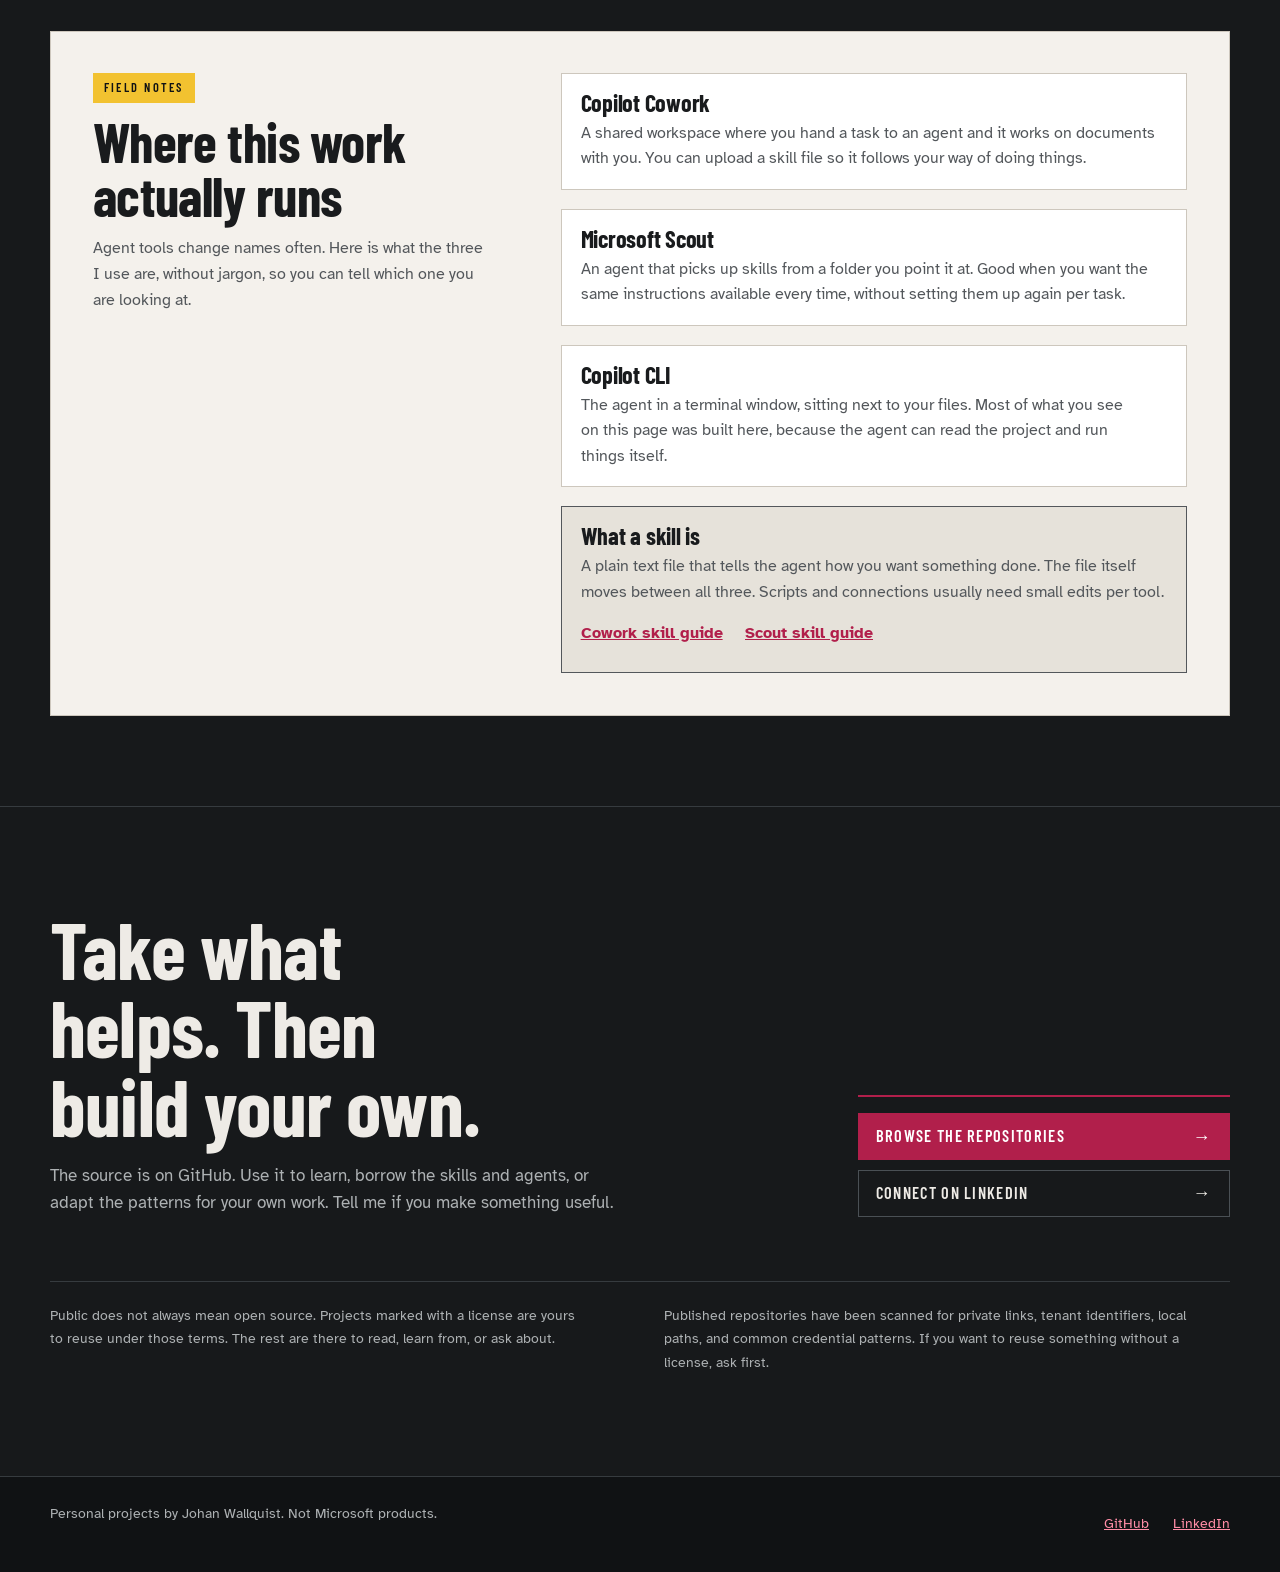
==== commit ea03ad90: "Point AI Operator entry points to the landing page Co-authored-by: Copilot <223556219+Copilot@users." ====
--- a/index.html
+++ b/index.html
@@ -846,7 +846,7 @@
             </div>
             <div class="instrument-body">
               <p>
-                A practical live series for non-developers, with a self-paced public course for people who want to learn on demand. Copilot CLI is the practice ground, but the method travels wider.
+                Start with AI Operator Intro and choose your next step: setup, the course or a talk. Operator Hour adds live sessions and public recaps.
               </p>
               <dl class="specs specs-dark">
                 <div>
@@ -863,8 +863,8 @@
                 </div>
               </dl>
               <div class="actions" style="margin-top: auto">
-                <a class="btn btn-primary" href="https://jw-sthlm.github.io/ai-operator-intro/course/" target="_blank" rel="noopener">
-                  Start the course <span class="arrow" aria-hidden="true">&rarr;</span>
+                <a class="btn btn-primary" href="https://jw-sthlm.github.io/ai-operator-intro/" target="_blank" rel="noopener">
+                  Explore AI Operator Intro <span class="arrow" aria-hidden="true">&rarr;</span>
                 </a>
                 <a class="btn" href="https://jw-sthlm.github.io/ai-operator-intro/talk/" target="_blank" rel="noopener">Open the talk</a>
               </div>
@@ -931,9 +931,9 @@
                 <h3>Operator Hour + AI Operator</h3>
                 <p class="item-meta"><span class="kind">Live series + course</span><span class="license">License: MIT and CC BY</span></p>
               </div>
-              <p>A practical live series for non-developers, with an open self-paced course for learning how to hand real work to an agent.</p>
-              <div class="item-actions">
-                <a class="item-link" href="https://jw-sthlm.github.io/ai-operator-intro/course/" target="_blank" rel="noopener">Start course</a>
+              <p>An introduction to AI-first work with Copilot CLI. Choose how to get started, or browse the public recaps from Operator Hour.</p>
+              <div class="item-actions">
+                <a class="item-link" href="https://jw-sthlm.github.io/ai-operator-intro/" target="_blank" rel="noopener">Explore AI Operator Intro</a>
               </div>
             </div>
           </li>
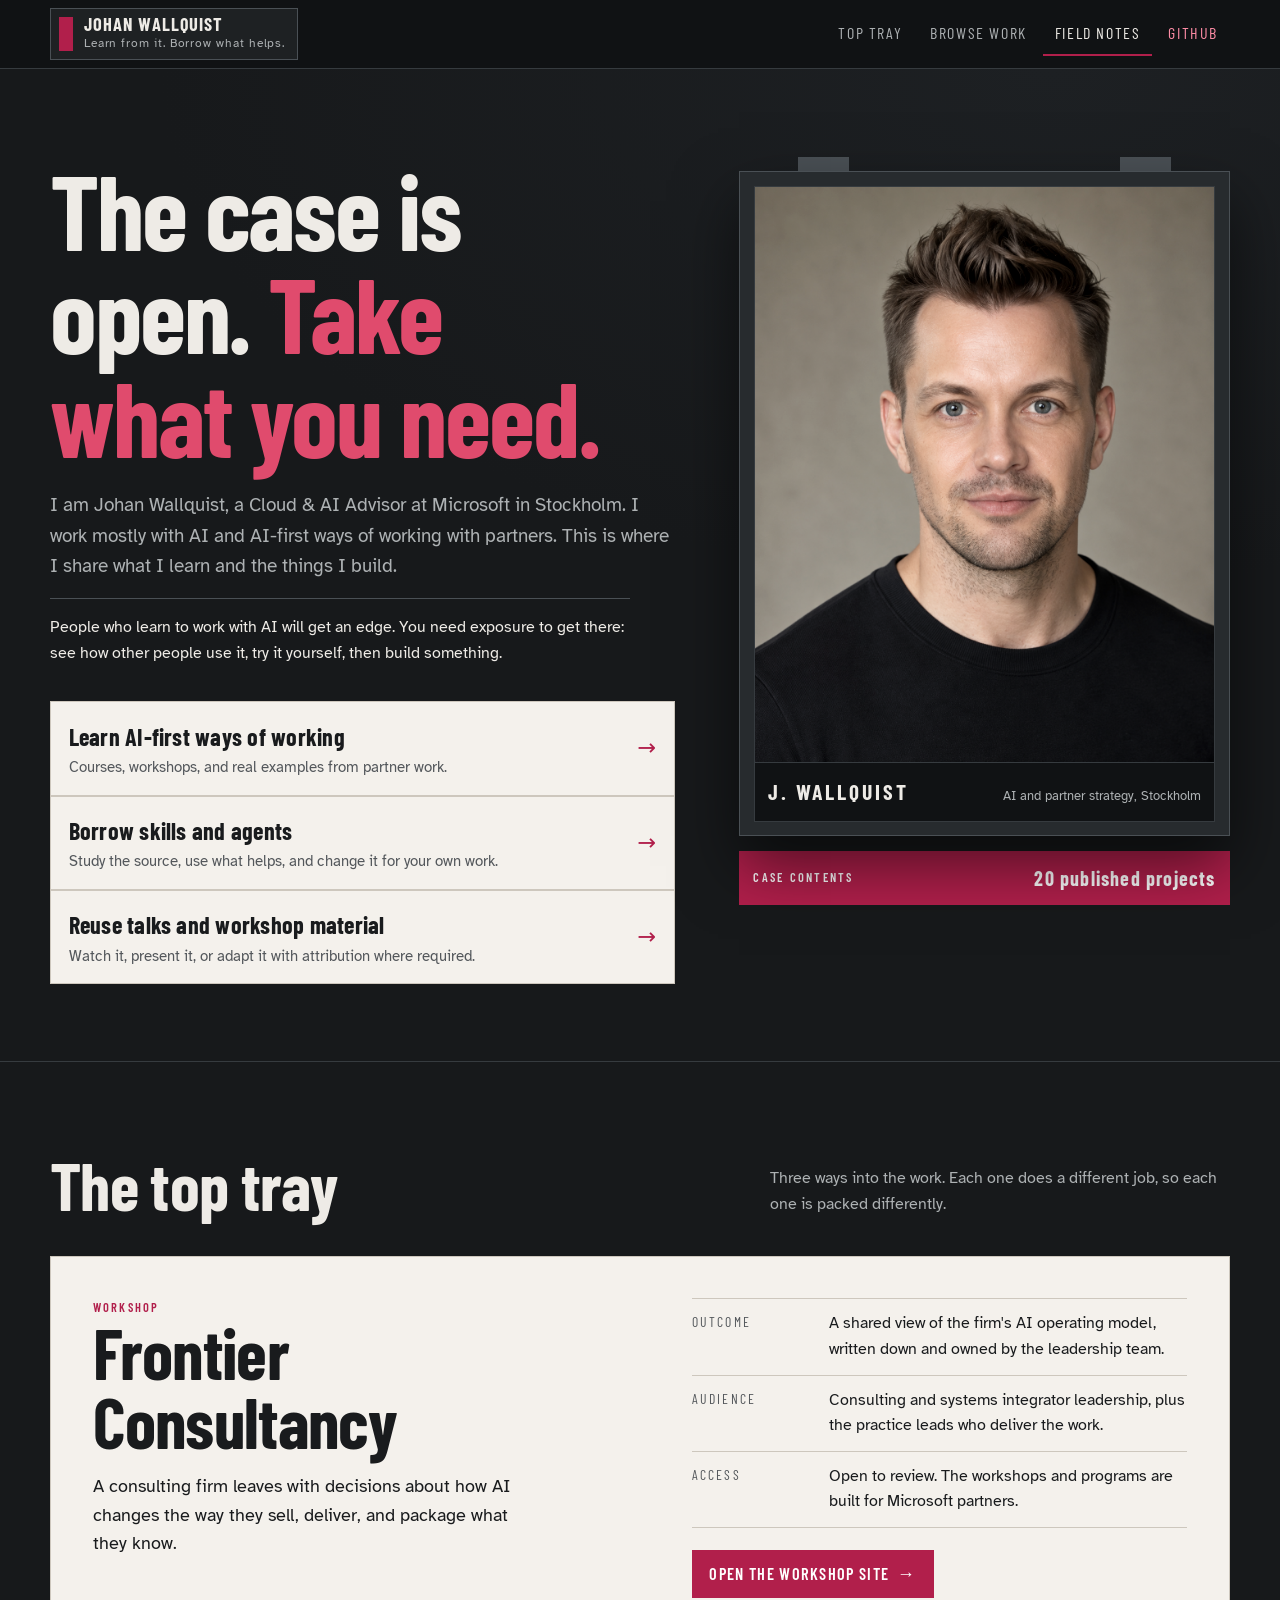
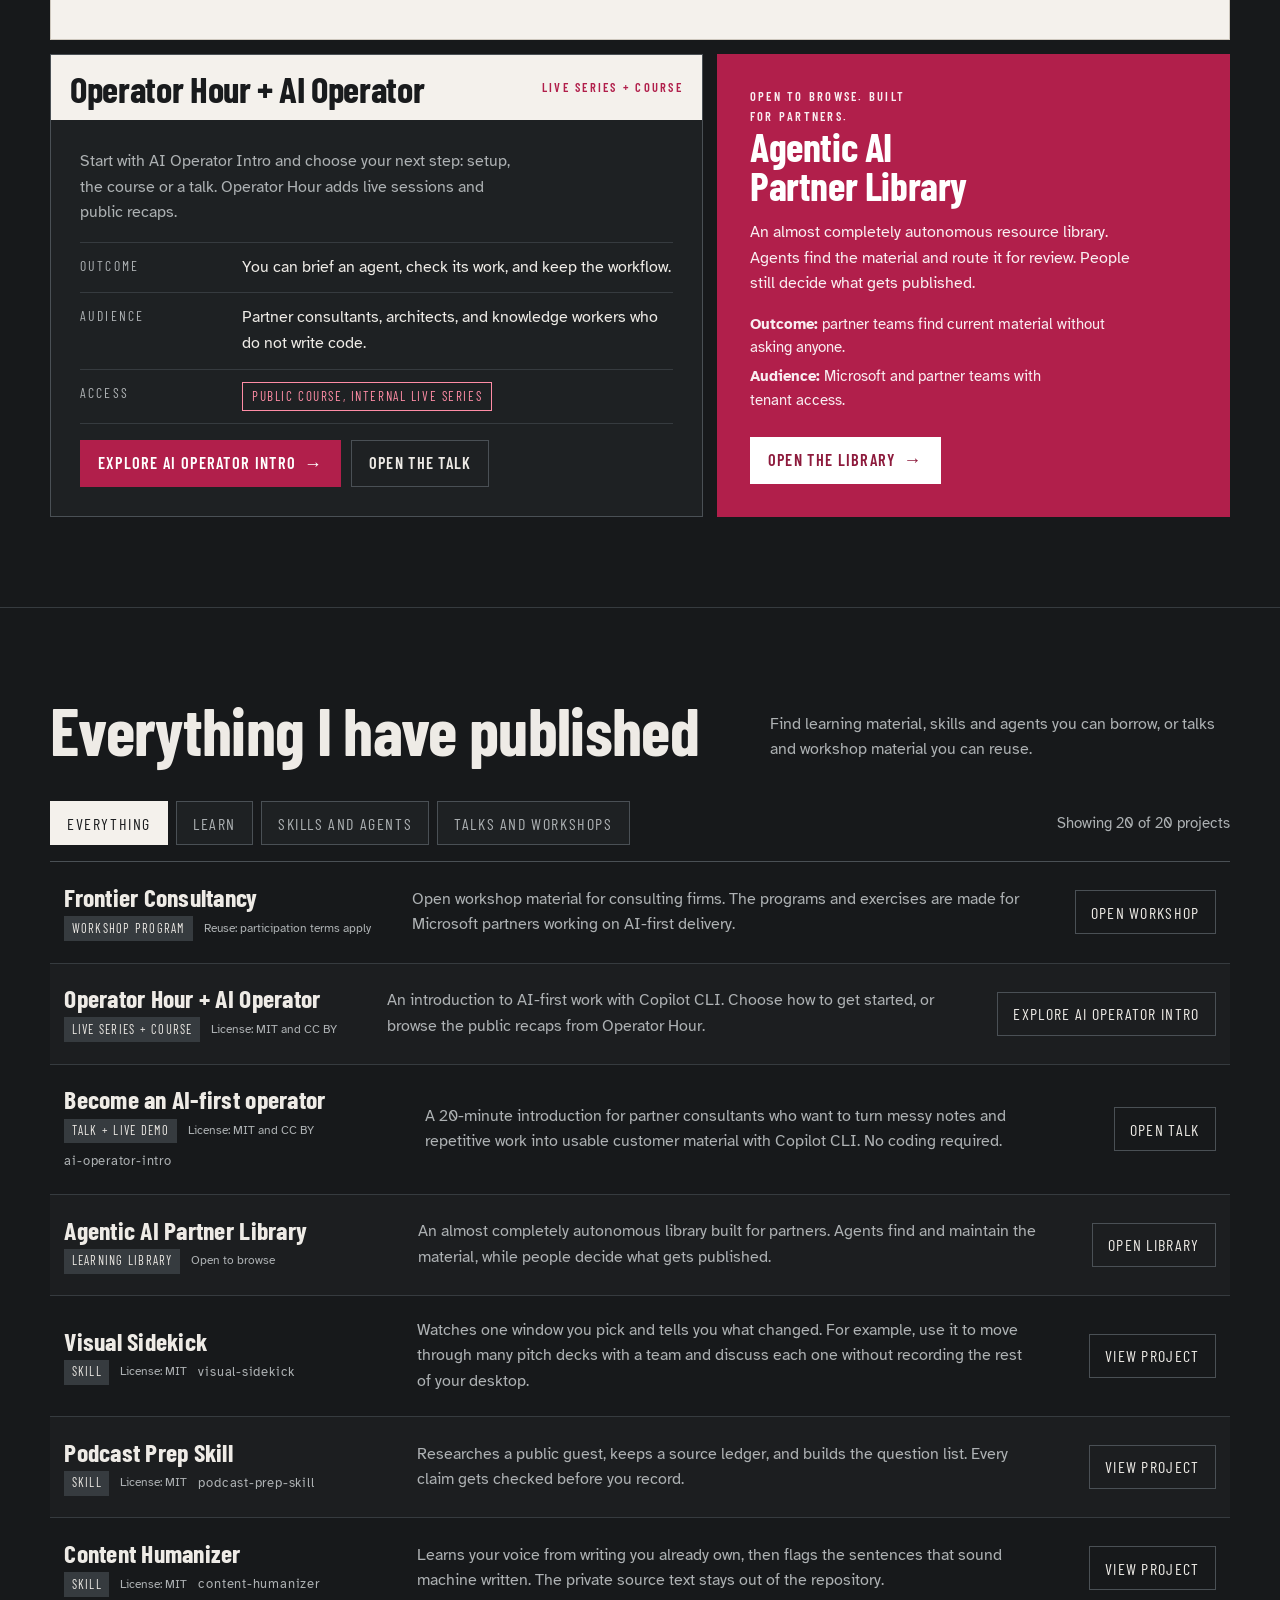
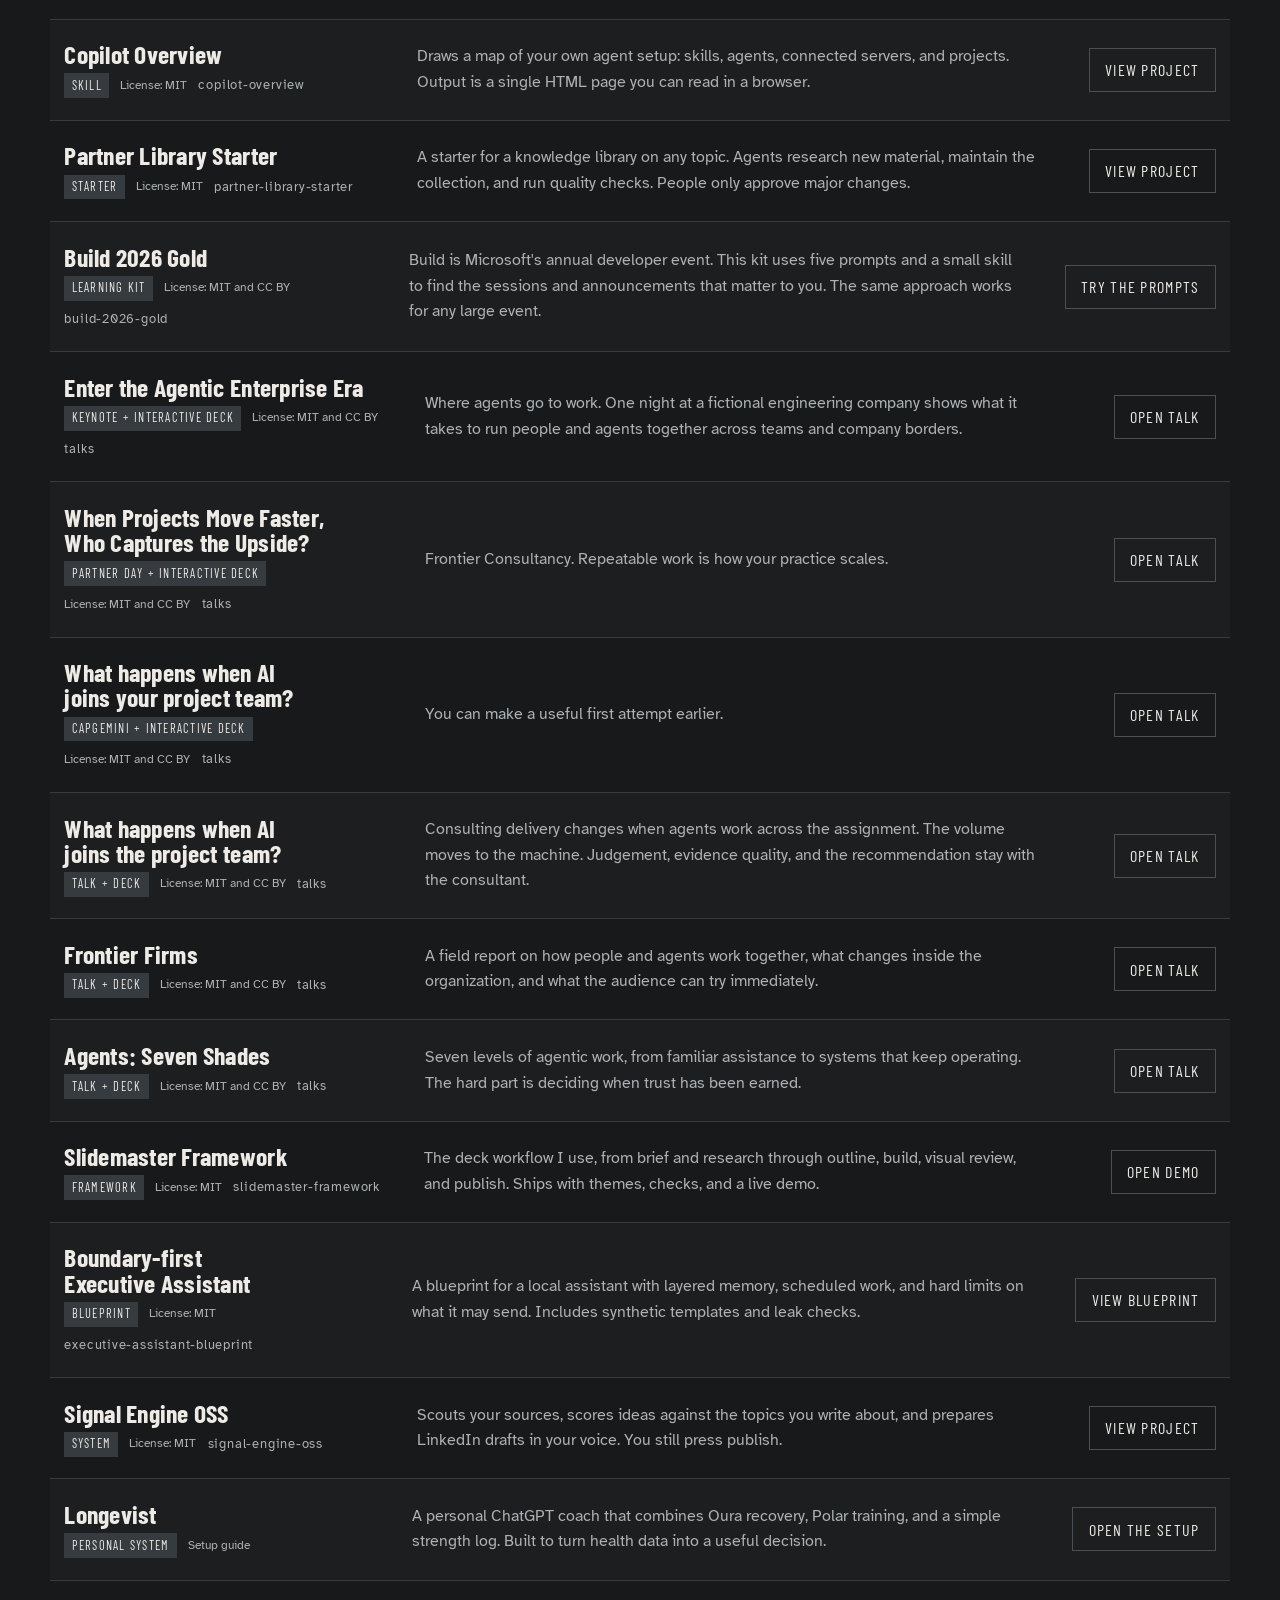
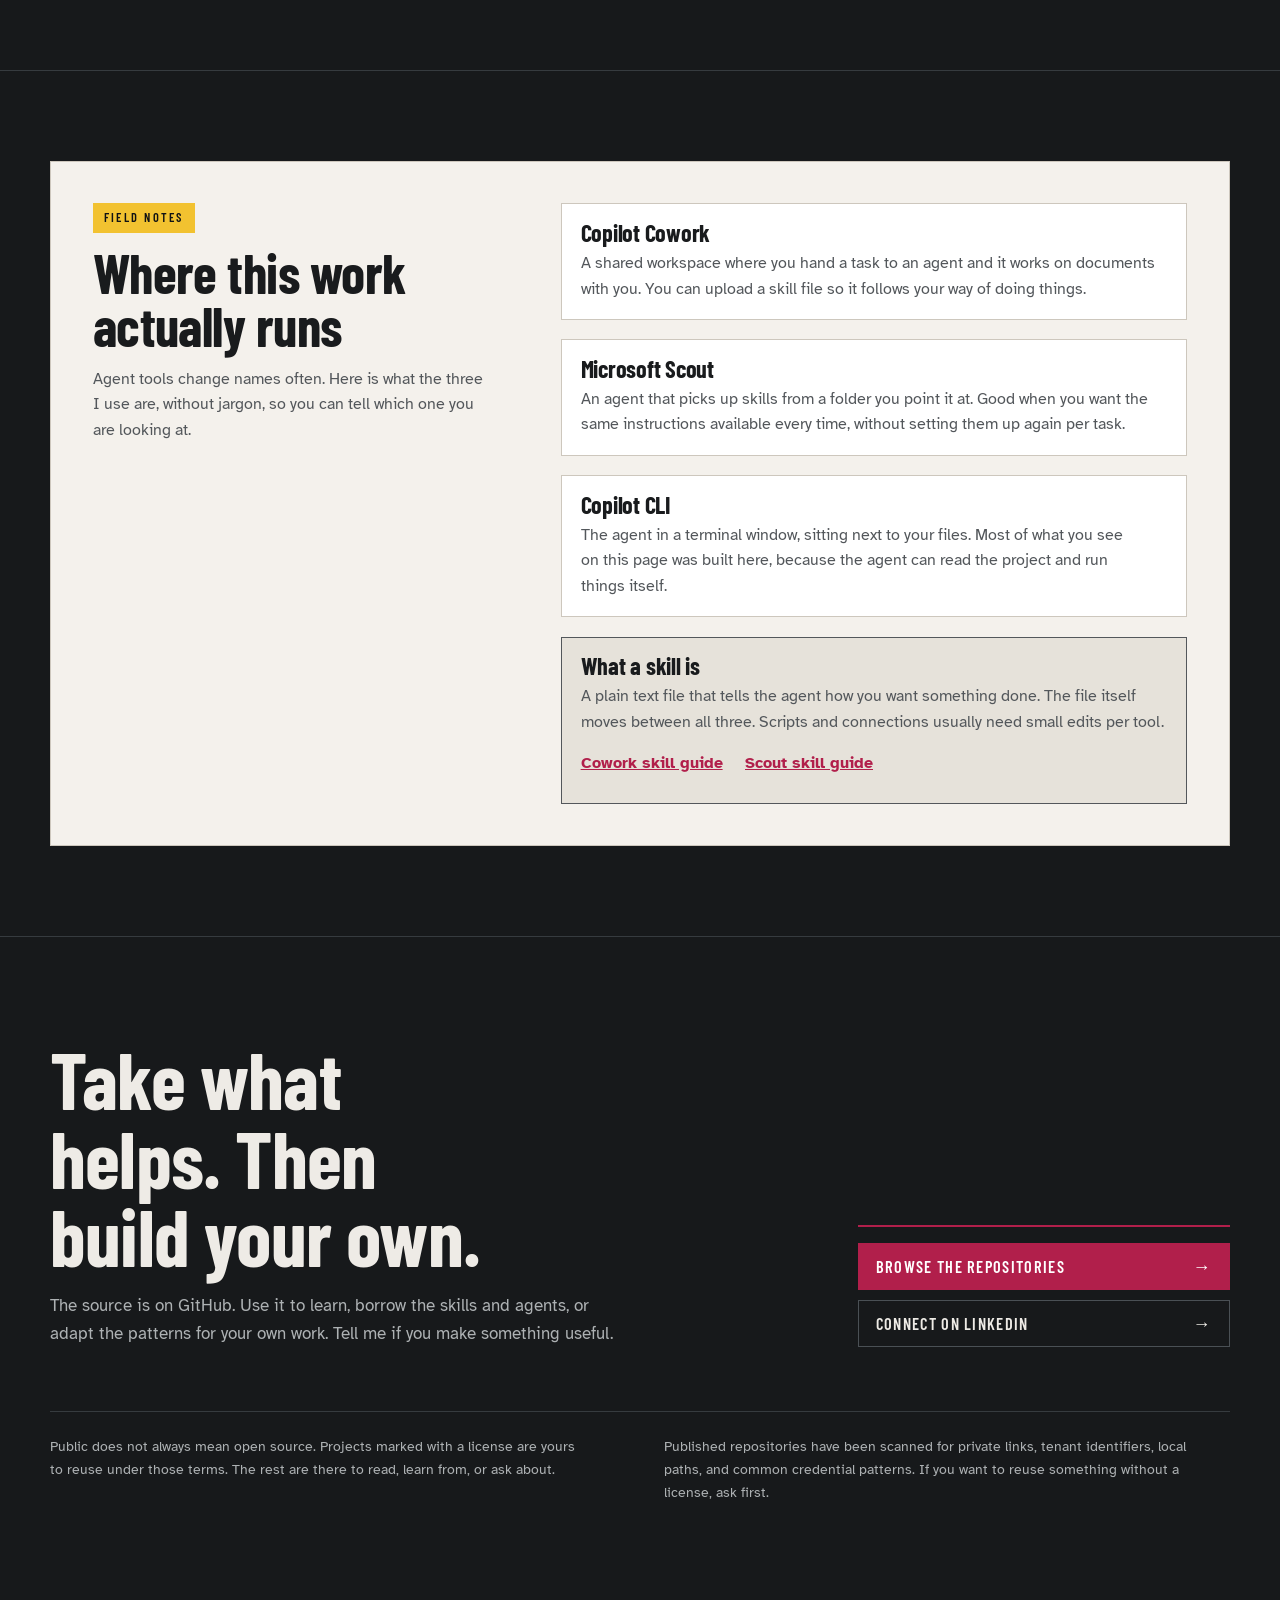
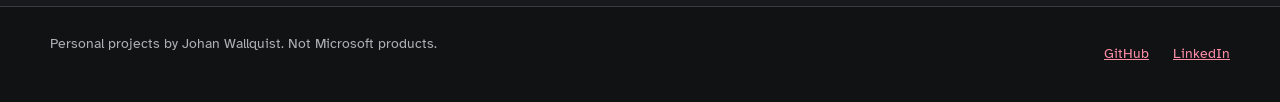
==== commit 396654e6: "Use Cloud & AI Advisor title and list the Agentic Enterprise Era talk The hero now uses Johan's publ" ====
--- a/index.html
+++ b/index.html
@@ -742,7 +742,7 @@
         <div>
           <h1 class="rise">The case is open. <em>Take what you need.</em></h1>
           <p class="hero-lede rise" style="--d: 90ms">
-            I am Johan Wallquist, a Partner Technology Strategist in Stockholm. I work mostly with AI and AI-first ways of working with partners. This is where I share what I learn and the things I build.
+            I am Johan Wallquist, a Cloud &amp; AI Advisor at Microsoft in Stockholm. I work mostly with AI and AI-first ways of working with partners. This is where I share what I learn and the things I build.
           </p>
           <p class="hero-purpose rise" style="--d: 130ms">
             People who learn to work with AI will get an edge. You need exposure to get there: see how other people use it, try it yourself, then build something.
@@ -792,7 +792,7 @@
           </div>
           <p class="lid-latch">
             <span class="label">Case contents</span>
-            <b>17 published projects</b>
+            <b>20 published projects</b>
           </p>
         </div>
       </div>
@@ -908,7 +908,7 @@
             <button class="filter" type="button" data-filter="borrow" aria-pressed="false">Skills and agents</button>
             <button class="filter" type="button" data-filter="present" aria-pressed="false">Talks and workshops</button>
           </div>
-          <p class="manifest-count" id="manifest-count" role="status">Showing 19 of 19 projects</p>
+          <p class="manifest-count" id="manifest-count" role="status">Showing 20 of 20 projects</p>
         </div>
 
         <ul class="manifest" id="manifest-list">
@@ -1038,6 +1038,19 @@
               <p>Build is Microsoft's annual developer event. This kit uses five prompts and a small skill to find the sessions and announcements that matter to you. The same approach works for any large event.</p>
               <div class="item-actions">
                 <a class="item-link" href="https://jw-sthlm.github.io/build-2026-gold/" target="_blank" rel="noopener">Try the prompts</a>
+              </div>
+            </div>
+          </li>
+
+          <li data-tags="learn present">
+            <div class="item">
+              <div>
+                <h3>Enter the Agentic Enterprise Era</h3>
+                <p class="item-meta"><span class="kind">Keynote + interactive deck</span><span class="license">License: MIT and CC BY</span><span class="repo">talks</span></p>
+              </div>
+              <p>Where agents go to work. One night at a fictional engineering company shows what it takes to run people and agents together across teams and company borders.</p>
+              <div class="item-actions">
+                <a class="item-link" href="https://jw-sthlm.github.io/talks/agentic-enterprise-era-2026/" target="_blank" rel="noopener">Open talk</a>
               </div>
             </div>
           </li>
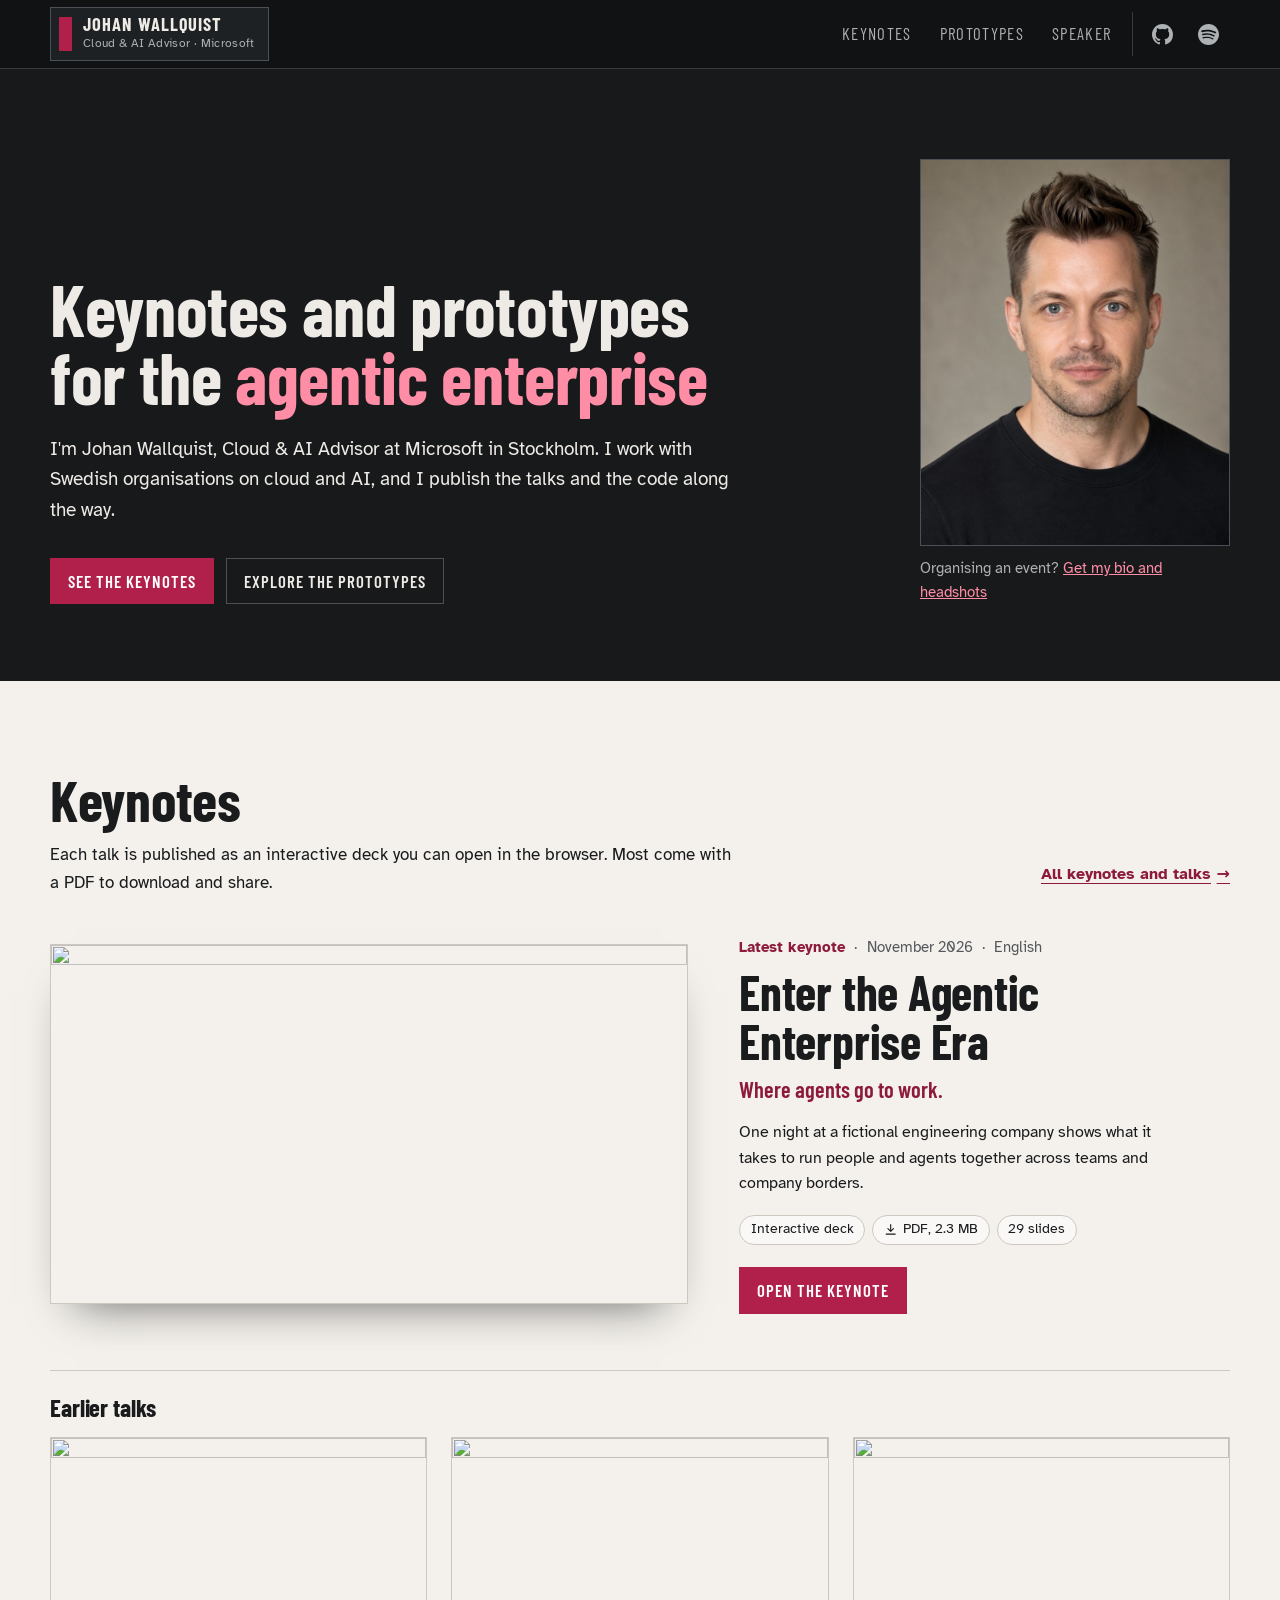
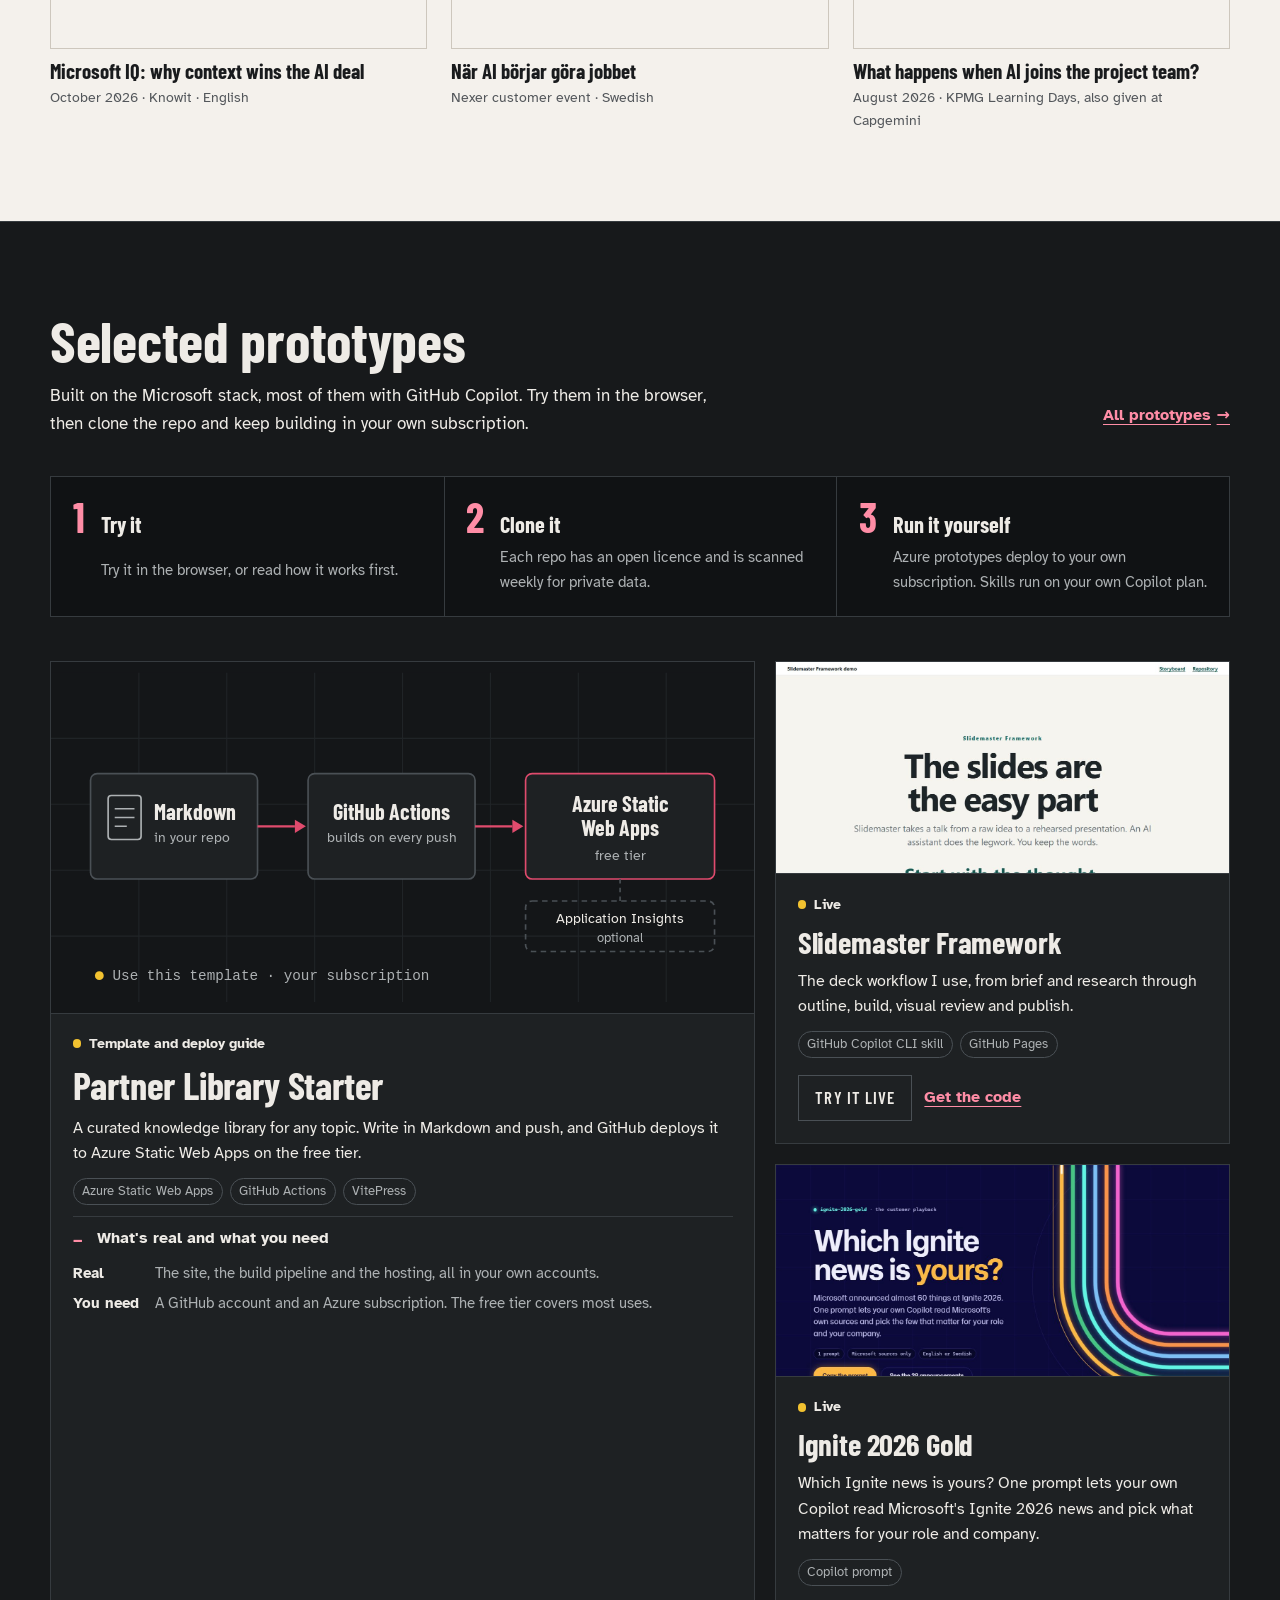
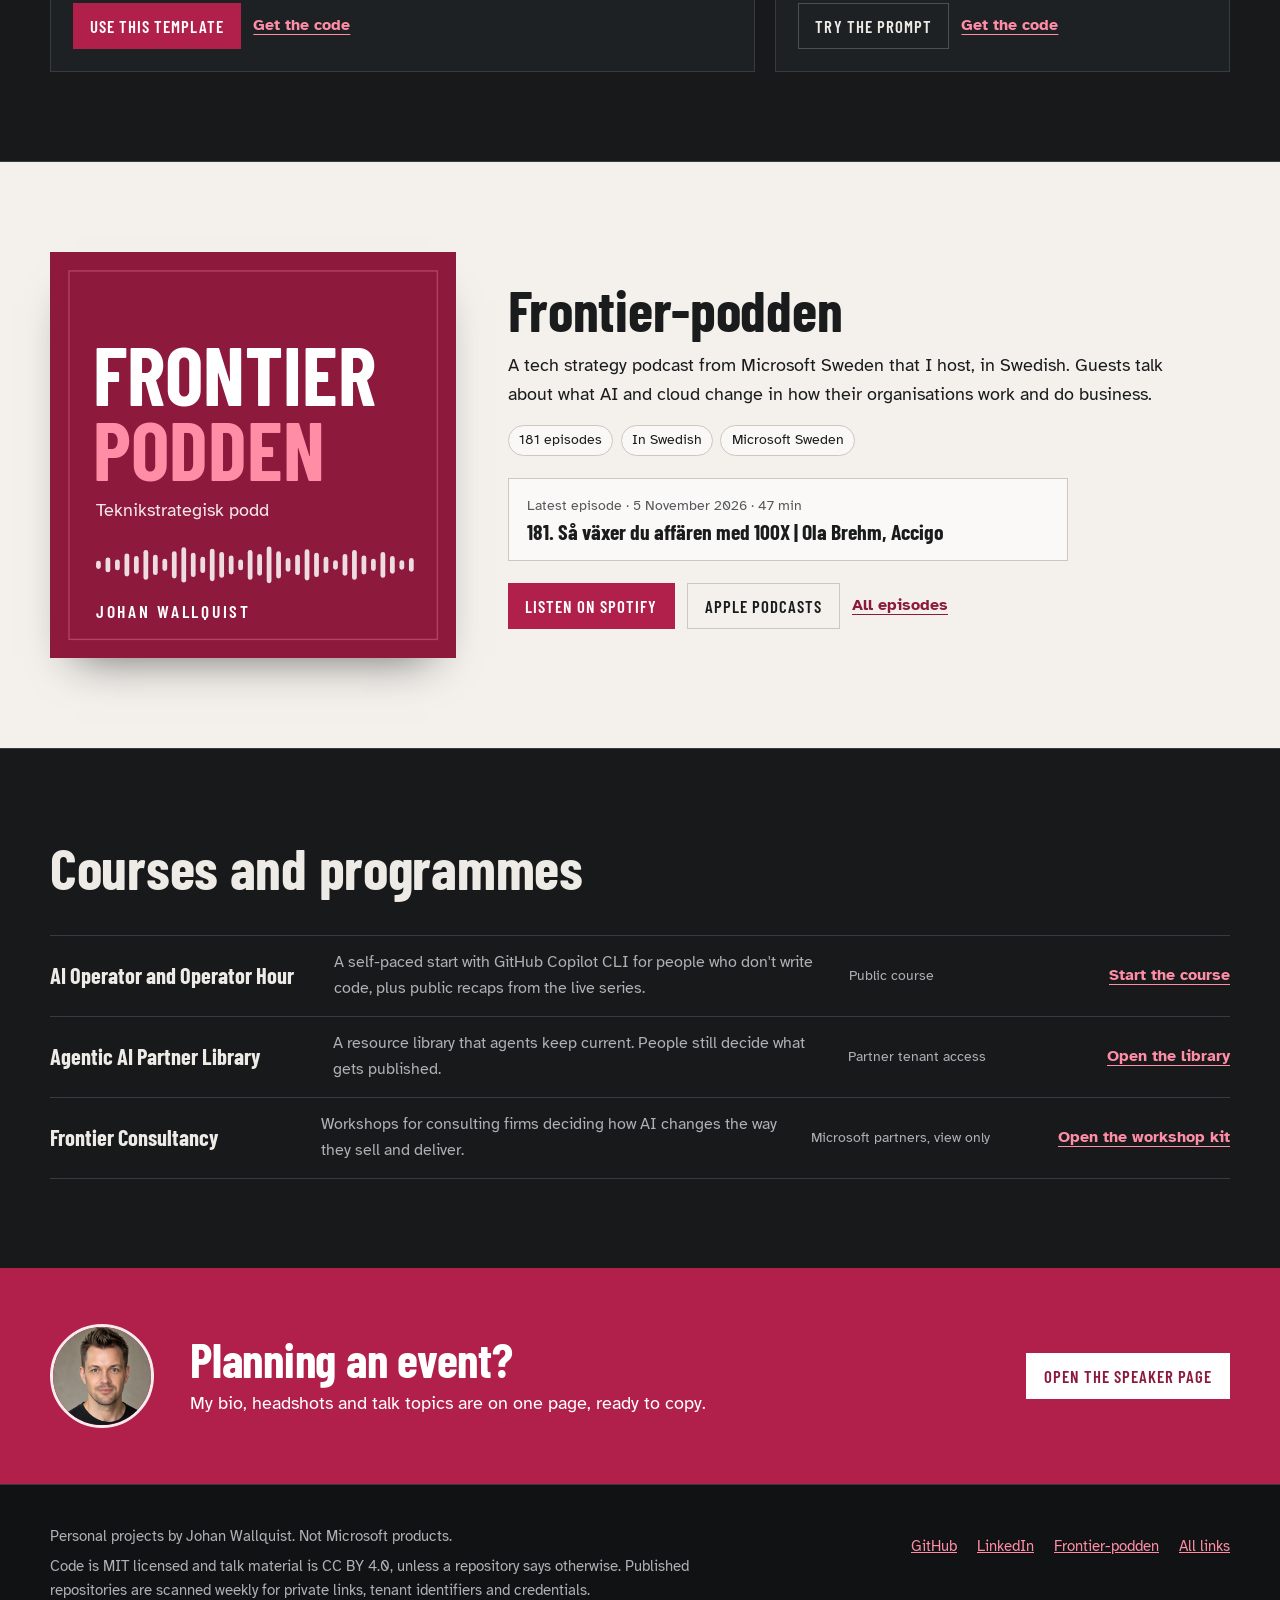
==== commit b3ddadd9: "Redesign site around keynotes and prototypes - New home page: latest keynote, selected prototypes, F" ====
--- a/index.html
+++ b/index.html
@@ -3,1340 +3,305 @@
 <head>
   <meta charset="utf-8">
   <meta name="viewport" content="width=device-width, initial-scale=1">
-  <meta name="description" content="Learn from, borrow, and reuse Johan Wallquist's AI-first partner work, skills, agents, courses, workshops, and talks.">
-  <meta property="og:title" content="Johan Wallquist: AI-first partner work">
-  <meta property="og:description" content="Courses, workshops, skills, agents, and talks you can learn from, borrow, and reuse.">
+  <title>Johan Wallquist | Keynotes and prototypes for the agentic enterprise</title>
+  <meta name="description" content="Keynotes and working prototypes on the agentic enterprise by Johan Wallquist, Cloud &amp; AI Advisor at Microsoft in Stockholm.">
+  <link rel="canonical" href="https://jw-sthlm.github.io/">
   <meta property="og:type" content="website">
   <meta property="og:url" content="https://jw-sthlm.github.io/">
-  <meta property="og:image" content="https://jw-sthlm.github.io/assets/johan.png">
-  <title>Johan Wallquist | AI-first partner work</title>
-  <link rel="icon" href="assets/johan.png">
+  <meta property="og:title" content="Keynotes and prototypes for the agentic enterprise">
+  <meta property="og:description" content="Keynotes, prototypes and Frontier-podden by Johan Wallquist, Cloud &amp; AI Advisor at Microsoft.">
+  <meta property="og:image" content="https://jw-sthlm.github.io/assets/people/johan-studio-web.jpg">
+  <link rel="icon" href="/assets/people/johan-studio-web.jpg">
   <link rel="preconnect" href="https://fonts.googleapis.com">
   <link rel="preconnect" href="https://fonts.gstatic.com" crossorigin>
   <link rel="stylesheet" href="https://fonts.googleapis.com/css2?family=Atkinson+Hyperlegible:wght@400;700&family=Barlow+Condensed:wght@500;600;700&display=swap">
-  <style>
-    :root {
-      color-scheme: dark;
-
-      /* Case shell: graphite carries the page. */
-      --case-deep: #101214;
-      --case: #17191b;
-      --case-panel: #1e2123;
-      --case-raised: #272b2e;
-      --edge: #363b3f;
-      --edge-bright: #4a5055;
-
-      /* Equipment trays: crisp off-white inserts. */
-      --tray: #f4f1ec;
-      --tray-sunk: #e6e2da;
-      --tray-edge: #cdc7bd;
-
-      --on-case: #eeebe6;
-      --on-case-muted: #adb1b3;
-      --on-tray: #191b1d;
-      --on-tray-muted: #53575b;
-
-      --rose: #b11f4b;
-      --rose-deep: #8d1a3c;
-      --rose-strong: #e04b6d;
-      --rose-bright: #ff8da6;
-
-      /* Single safety-yellow role: field notes and status. */
-      --signal: #f2c230;
-
-      --font-display: "Barlow Condensed", "Oswald", "Arial Narrow", "Segoe UI", sans-serif;
-      --font-body: "Atkinson Hyperlegible", "Segoe UI", system-ui, -apple-system, Arial, sans-serif;
-
-      --shell: min(1180px, 100% - 2.5rem);
-      --radius: 4px;
-      --header-h: 4.25rem;
-      --ease: cubic-bezier(0.22, 1, 0.36, 1);
-    }
-
-    * { box-sizing: border-box; min-width: 0; }
-
-    html {
-      scroll-behavior: smooth;
-      scroll-padding-top: calc(var(--header-h) + 1rem);
-    }
-
-    body {
-      margin: 0;
-      background: var(--case);
-      color: var(--on-case);
-      font-family: var(--font-body);
-      font-size: 1rem;
-      line-height: 1.6;
-      -webkit-text-size-adjust: 100%;
-    }
-
-    h1, h2, h3, h4 {
-      font-family: var(--font-display);
-      font-weight: 700;
-      line-height: 0.98;
-      letter-spacing: -0.01em;
-      text-wrap: balance;
-      margin: 0;
-    }
-
-    p { margin: 0; text-wrap: pretty; }
-    img { display: block; max-width: 100%; }
-    button, a { font: inherit; }
-    a { color: var(--rose-bright); overflow-wrap: anywhere; }
-    a:hover { color: #ffb3c3; }
-
-    :focus-visible {
-      outline: 3px solid var(--signal);
-      outline-offset: 3px;
-      border-radius: 2px;
-    }
-
-    .shell { width: var(--shell); margin-inline: auto; }
-
-    .skip-link {
-      position: fixed;
-      top: 0.6rem;
-      left: 0.6rem;
-      z-index: 60;
-      padding: 0.8rem 1rem;
-      min-height: 44px;
-      display: inline-flex;
-      align-items: center;
-      background: var(--signal);
-      color: var(--case-deep);
-      font-weight: 700;
-      text-decoration: none;
-      transform: translateY(-200%);
-    }
-    .skip-link:focus { transform: translateY(0); color: var(--case-deep); }
-
-    /* Shared label type used inside components, never as a section eyebrow. */
-    .label {
-      font-family: var(--font-display);
-      font-size: 0.78rem;
-      font-weight: 600;
-      letter-spacing: 0.18em;
-      text-transform: uppercase;
-    }
-
-    /* ---------- Sticky case-label navigation ---------- */
-    .site-header {
-      position: sticky;
-      top: 0;
-      z-index: 40;
-      background: var(--case-deep);
-      border-bottom: 1px solid var(--edge);
-    }
-    .nav {
-      min-height: var(--header-h);
-      display: flex;
-      align-items: center;
-      justify-content: space-between;
-      gap: 1rem;
-    }
-    .plate {
-      display: flex;
-      align-items: center;
-      gap: 0.7rem;
-      padding: 0.4rem 0.75rem 0.4rem 0.5rem;
-      border: 1px solid var(--edge-bright);
-      background: var(--case-panel);
-      color: var(--on-case);
-      text-decoration: none;
-    }
-    .plate::before {
-      content: "";
-      width: 0.85rem;
-      height: 2.1rem;
-      background: var(--rose);
-    }
-    .plate-text b {
-      display: block;
-      font-family: var(--font-display);
-      font-size: 1.15rem;
-      letter-spacing: 0.06em;
-      text-transform: uppercase;
-      line-height: 1.05;
-    }
-    .plate-text i {
-      display: block;
-      font-style: normal;
-      font-size: 0.72rem;
-      color: var(--on-case-muted);
-      letter-spacing: 0.08em;
-    }
-    .plate:hover { border-color: var(--rose-bright); color: var(--on-case); }
-
-    .nav-inline { display: flex; align-items: center; gap: 0.25rem; }
-    .nav-inline a {
-      min-height: 44px;
-      display: inline-flex;
-      align-items: center;
-      padding: 0 0.75rem;
-      color: var(--on-case-muted);
-      text-decoration: none;
-      font-family: var(--font-display);
-      font-size: 1rem;
-      letter-spacing: 0.1em;
-      text-transform: uppercase;
-      border-bottom: 2px solid transparent;
-    }
-    .nav-inline a:hover { color: var(--on-case); border-bottom-color: var(--edge-bright); }
-    .nav-inline a[aria-current="true"] { color: var(--on-case); border-bottom-color: var(--rose); }
-    .nav-inline .nav-out { color: var(--rose-bright); }
-
-    .menu-toggle {
-      display: none;
-      min-height: 44px;
-      min-width: 44px;
-      align-items: center;
-      gap: 0.5rem;
-      padding: 0 0.85rem;
-      background: var(--case-panel);
-      border: 1px solid var(--edge-bright);
-      color: var(--on-case);
-      font-family: var(--font-display);
-      letter-spacing: 0.14em;
-      text-transform: uppercase;
-      cursor: pointer;
-    }
-    .menu-toggle:hover { border-color: var(--rose-bright); }
-    .menu-bars { display: grid; gap: 3px; }
-    .menu-bars i { display: block; width: 18px; height: 2px; background: currentColor; }
-    .menu-toggle[aria-expanded="true"] .menu-bars i:nth-child(2) { background: var(--rose-bright); }
-
-    .menu-panel { display: none; border-top: 1px solid var(--edge); background: var(--case-deep); }
-    .menu-panel.open { display: block; }
-    .menu-panel ul { list-style: none; margin: 0; padding: 0.5rem 0 1rem; }
-    .menu-panel a {
-      min-height: 52px;
-      display: flex;
-      align-items: center;
-      justify-content: space-between;
-      gap: 1rem;
-      padding: 0 0.25rem;
-      border-bottom: 1px solid var(--edge);
-      color: var(--on-case);
-      text-decoration: none;
-      font-family: var(--font-display);
-      font-size: 1.25rem;
-      letter-spacing: 0.08em;
-      text-transform: uppercase;
-    }
-    .menu-panel a span { font-family: var(--font-body); font-size: 0.82rem; text-transform: none; letter-spacing: 0; color: var(--on-case-muted); }
-    .menu-panel a:hover { color: var(--rose-bright); }
-
-    /* ---------- Buttons ---------- */
-    .btn {
-      min-height: 44px;
-      display: inline-flex;
-      align-items: center;
-      gap: 0.5rem;
-      padding: 0.6rem 1.05rem;
-      border: 1px solid var(--edge-bright);
-      background: transparent;
-      color: var(--on-case);
-      text-decoration: none;
-      font-family: var(--font-display);
-      font-size: 1.02rem;
-      font-weight: 600;
-      letter-spacing: 0.08em;
-      text-transform: uppercase;
-      cursor: pointer;
-      transition: transform 160ms var(--ease), background-color 160ms ease, border-color 160ms ease;
-    }
-    .btn:hover { transform: translateY(-2px); border-color: var(--rose-bright); color: var(--on-case); }
-    .btn-primary { background: var(--rose); border-color: var(--rose); color: #fff; }
-    .btn-primary:hover { background: var(--rose-deep); border-color: var(--rose-deep); color: #fff; }
-    .btn-on-tray { border-color: var(--tray-edge); color: var(--on-tray); }
-    .btn-on-tray:hover { border-color: var(--rose); color: var(--on-tray); }
-    .btn-on-rose { border-color: rgba(255, 255, 255, 0.7); color: #fff; }
-    .btn-on-rose:hover { background: #fff; border-color: #fff; color: var(--rose-deep); }
-    .btn-solid-light { background: #fff; border-color: #fff; color: var(--rose-deep); }
-    .btn-solid-light:hover { background: var(--tray-sunk); border-color: var(--tray-sunk); color: var(--rose-deep); }
-
-    .arrow { font-size: 1.1em; line-height: 1; }
-
-    /* ---------- Load motion: the case opens once, then stays still ---------- */
-    .rise { animation: rise 620ms var(--ease) both; animation-delay: var(--d, 0ms); }
-    @keyframes rise {
-      from { opacity: 0; transform: translateY(14px); }
-      to { opacity: 1; transform: none; }
-    }
-    .lid-open { animation: lidopen 760ms var(--ease) both; transform-origin: top center; }
-    @keyframes lidopen {
-      from { opacity: 0; transform: perspective(1400px) rotateX(-7deg) translateY(10px); }
-      to { opacity: 1; transform: none; }
-    }
-
-    /* ---------- Hero ---------- */
-    .hero {
-      background:
-        radial-gradient(120% 90% at 82% 0%, #1d2023 0%, var(--case) 58%);
-      border-bottom: 1px solid var(--edge);
-    }
-    .hero-grid {
-      display: grid;
-      grid-template-columns: minmax(0, 1.12fr) minmax(300px, 0.88fr);
-      gap: clamp(2rem, 5vw, 4.5rem);
-      align-items: start;
-      padding-block: clamp(3rem, 7vw, 5.5rem) clamp(3rem, 6vw, 5rem);
-    }
-    .hero h1 {
-      font-size: clamp(3.2rem, 8.5vw, 6.6rem);
-      letter-spacing: -0.02em;
-      max-width: 13ch;
-    }
-    .hero h1 em { font-style: normal; color: var(--rose-strong); }
-    .hero-lede {
-      max-width: 56ch;
-      margin-top: 1.4rem;
-      font-size: clamp(1.05rem, 1.6vw, 1.2rem);
-      color: var(--on-case-muted);
-    }
-    .hero-purpose {
-      max-width: 58ch;
-      margin-top: 1rem;
-      padding-top: 1rem;
-      border-top: 1px solid var(--edge-bright);
-      color: var(--on-case);
-    }
-
-    /* Three visitor jobs, sitting in the case as off-white trays. */
-    .jobs {
-      list-style: none;
-      display: grid;
-      gap: 2px;
-      margin: 2.2rem 0 0;
-      padding: 0;
-      background: var(--tray-edge);
-      border: 1px solid var(--tray-edge);
-    }
-    .job {
-      display: grid;
-      grid-template-columns: minmax(0, 1fr) auto;
-      align-items: center;
-      gap: 1rem;
-      min-height: 76px;
-      padding: 0.95rem 1.1rem;
-      background: var(--tray);
-      color: var(--on-tray);
-      text-decoration: none;
-      transition: background-color 150ms ease;
-    }
-    .job:hover { background: #fff; color: var(--on-tray); }
-    .job b {
-      display: block;
-      font-family: var(--font-display);
-      font-size: 1.5rem;
-      letter-spacing: 0.01em;
-    }
-    .job-note { display: block; font-size: 0.92rem; color: var(--on-tray-muted); }
-    .job .arrow { color: var(--rose); font-size: 1.4rem; }
-    .job:hover .arrow { color: var(--rose-deep); }
-
-    /* Portrait as the case lid, hinged at the top. */
-    .lid { position: relative; padding-top: 0.9rem; }
-    .lid-hinges {
-      position: absolute;
-      inset: 0 auto auto 0;
-      width: 100%;
-      display: flex;
-      justify-content: space-between;
-      padding-inline: 12%;
-    }
-    .lid-hinges i { display: block; width: 3.2rem; height: 0.9rem; background: var(--edge-bright); }
-    .lid-body {
-      position: relative;
-      padding: 0.85rem;
-      background: var(--case-raised);
-      border: 1px solid var(--edge-bright);
-      box-shadow: 0 30px 60px rgba(0, 0, 0, 0.55);
-    }
-    .lid-body figure { margin: 0; border: 1px solid var(--edge); background: var(--case-deep); }
-    .lid-body img {
-      width: 100%;
-      aspect-ratio: 4 / 5;
-      object-fit: cover;
-      object-position: center 22%;
-      filter: saturate(0.82) contrast(1.04);
-    }
-    .lid-stencil {
-      display: flex;
-      align-items: baseline;
-      justify-content: space-between;
-      flex-wrap: wrap;
-      gap: 0.4rem 1rem;
-      padding: 0.7rem 0.85rem 0.75rem;
-      border-top: 1px solid var(--edge);
-    }
-    .lid-stencil b {
-      font-family: var(--font-display);
-      font-size: 1.35rem;
-      letter-spacing: 0.14em;
-      text-transform: uppercase;
-    }
-    .lid-stencil span { font-size: 0.82rem; color: var(--on-case-muted); }
-    .lid-latch {
-      display: flex;
-      align-items: center;
-      justify-content: space-between;
-      gap: 1rem;
-      margin-top: 0.9rem;
-      padding: 0.7rem 0.9rem;
-      background: var(--rose);
-      color: #fff;
-    }
-    .lid-latch b { font-family: var(--font-display); font-size: 1.25rem; letter-spacing: 0.06em; }
-
-    /* ---------- Section frame ---------- */
-    .section { padding-block: clamp(3.5rem, 7vw, 6rem); border-bottom: 1px solid var(--edge); }
-    .section-head {
-      display: flex;
-      align-items: end;
-      justify-content: space-between;
-      flex-wrap: wrap;
-      gap: 1rem 2rem;
-      margin-bottom: clamp(1.6rem, 3vw, 2.4rem);
-    }
-    .section-head h2 { font-size: clamp(2.4rem, 5.4vw, 4.2rem); }
-    .section-head p { max-width: 46ch; color: var(--on-case-muted); }
-
-    /* ---------- Featured tray: three different treatments ---------- */
-    .tray-grid {
-      display: grid;
-      grid-template-columns: minmax(0, 1.12fr) minmax(0, 0.88fr);
-      gap: 14px;
-    }
-
-    .feature-main {
-      grid-column: 1 / -1;
-      display: grid;
-      grid-template-columns: minmax(0, 1.05fr) minmax(0, 0.95fr);
-      gap: clamp(1.5rem, 4vw, 3.5rem);
-      padding: clamp(1.5rem, 3.5vw, 2.6rem);
-      background: var(--tray);
-      color: var(--on-tray);
-      border: 1px solid var(--tray-edge);
-    }
-    .feature-main h3 { font-size: clamp(2.6rem, 5.6vw, 4.4rem); max-width: 12ch; }
-    .feature-main .outcome { margin-top: 1rem; font-size: 1.1rem; max-width: 40ch; }
-    .feature-main .label { color: var(--rose); }
-
-    .specs { display: grid; gap: 0; margin: 0; border-top: 1px solid var(--tray-edge); }
-    .specs > div {
-      display: grid;
-      grid-template-columns: minmax(110px, 0.34fr) minmax(0, 1fr);
-      gap: 1rem;
-      padding-block: 0.75rem;
-      border-bottom: 1px solid var(--tray-edge);
-    }
-    .specs dt { font-family: var(--font-display); font-size: 0.86rem; letter-spacing: 0.16em; text-transform: uppercase; color: var(--on-tray-muted); }
-    .specs dd { margin: 0; color: var(--on-tray); }
-    .specs-dark > div { border-color: var(--edge); }
-    .specs-dark { border-color: var(--edge); }
-    .specs-dark dt { color: var(--on-case-muted); }
-    .specs-dark dd { color: var(--on-case); }
-
-    .actions { display: flex; flex-wrap: wrap; gap: 0.6rem; margin-top: 1.4rem; }
-
-    /* Instrument panel treatment */
-    .feature-instrument {
-      display: flex;
-      flex-direction: column;
-      background: var(--case-panel);
-      border: 1px solid var(--edge-bright);
-    }
-    .instrument-head {
-      display: flex;
-      align-items: center;
-      justify-content: space-between;
-      gap: 1rem;
-      padding: 0.9rem 1.2rem;
-      background: var(--tray);
-      color: var(--on-tray);
-    }
-    .instrument-head h3 { font-size: clamp(1.7rem, 3vw, 2.3rem); }
-    .instrument-head .label { color: var(--rose); }
-    .instrument-body { display: flex; flex-direction: column; gap: 1rem; padding: clamp(1.2rem, 2.5vw, 1.8rem); flex: 1; }
-    .instrument-body p { color: var(--on-case-muted); max-width: 44ch; }
-
-    /* Rose slot treatment */
-    .feature-slot {
-      display: flex;
-      flex-direction: column;
-      justify-content: space-between;
-      gap: 1.4rem;
-      padding: clamp(1.4rem, 3vw, 2rem);
-      background: var(--rose);
-      color: #fff;
-      border: 1px solid var(--rose);
-    }
-    .feature-slot h3 { font-size: clamp(1.8rem, 3.2vw, 2.5rem); max-width: 14ch; }
-    .feature-slot p { color: rgba(255, 255, 255, 0.92); max-width: 38ch; }
-    .feature-slot .slot-meta { display: grid; gap: 0.35rem; margin-top: 1rem; font-size: 0.92rem; color: rgba(255, 255, 255, 0.86); }
-
-    .status {
-      display: inline-flex;
-      align-items: center;
-      gap: 0.45rem;
-      padding: 0.3rem 0.6rem;
-      background: var(--signal);
-      color: var(--case-deep);
-      font-family: var(--font-display);
-      font-size: 0.82rem;
-      font-weight: 700;
-      letter-spacing: 0.14em;
-      text-transform: uppercase;
-    }
-    .access {
-      display: inline-flex;
-      align-items: center;
-      min-height: 26px;
-      padding: 0.2rem 0.55rem;
-      border: 1px solid currentColor;
-      font-family: var(--font-display);
-      font-size: 0.82rem;
-      letter-spacing: 0.12em;
-      text-transform: uppercase;
-      color: var(--on-case-muted);
-    }
-    .access-open { color: var(--rose-bright); }
-
-    /* ---------- Project manifest ---------- */
-    .manifest-controls {
-      display: flex;
-      align-items: center;
-      justify-content: space-between;
-      flex-wrap: wrap;
-      gap: 1rem;
-      padding-bottom: 1rem;
-      border-bottom: 1px solid var(--edge-bright);
-    }
-    .filters { display: flex; flex-wrap: wrap; gap: 0.5rem; }
-    .filter {
-      min-height: 44px;
-      padding: 0.5rem 1rem;
-      background: var(--case-panel);
-      border: 1px solid var(--edge-bright);
-      color: var(--on-case-muted);
-      font-family: var(--font-display);
-      font-size: 1rem;
-      letter-spacing: 0.1em;
-      text-transform: uppercase;
-      cursor: pointer;
-      transition: color 140ms ease, border-color 140ms ease;
-    }
-    .filter:hover { color: var(--on-case); border-color: var(--rose-bright); }
-    .filter[aria-pressed="true"] { background: var(--tray); border-color: var(--tray); color: var(--on-tray); }
-    .manifest-count { font-size: 0.92rem; color: var(--on-case-muted); }
-
-    .manifest { list-style: none; margin: 0; padding: 0; }
-    .manifest > li { border-bottom: 1px solid var(--edge); }
-    .manifest > li[hidden] { display: none; }
-    .item {
-      display: grid;
-      grid-template-columns: minmax(0, 0.62fr) minmax(0, 1.25fr) auto;
-      align-items: center;
-      gap: clamp(0.8rem, 3vw, 2.5rem);
-      padding: 1.35rem 0.9rem;
-      transition: background-color 150ms ease;
-    }
-    .manifest > li:nth-child(even) .item { background: rgba(255, 255, 255, 0.022); }
-    .manifest > li:hover .item { background: var(--case-panel); }
-    .item h3 { font-size: 1.6rem; letter-spacing: 0.01em; }
-    .item .repo { font-size: 0.82rem; color: var(--on-case-muted); letter-spacing: 0.06em; }
-    .item p { color: var(--on-case-muted); max-width: 62ch; }
-    .kind {
-      display: inline-flex;
-      align-items: center;
-      min-height: 24px;
-      padding: 0.15rem 0.45rem;
-      background: var(--edge);
-      color: var(--on-case);
-      font-family: var(--font-display);
-      font-size: 0.78rem;
-      letter-spacing: 0.1em;
-      text-transform: uppercase;
-    }
-    .license {
-      color: var(--on-case-muted);
-      font-size: 0.78rem;
-    }
-    .item-link {
-      min-height: 44px;
-      display: inline-flex;
-      align-items: center;
-      gap: 0.5rem;
-      padding: 0.5rem 0.95rem;
-      border: 1px solid var(--edge-bright);
-      color: var(--on-case);
-      text-decoration: none;
-      font-family: var(--font-display);
-      letter-spacing: 0.08em;
-      text-transform: uppercase;
-      white-space: nowrap;
-    }
-    .item-link:hover { border-color: var(--rose-bright); color: var(--rose-bright); }
-    .item-meta { display: flex; align-items: center; flex-wrap: wrap; gap: 0.5rem 0.7rem; margin-top: 0.45rem; }
-
-    .empty-state {
-      padding: 2.5rem 0.9rem;
-      color: var(--on-case-muted);
-    }
-    .empty-state b { display: block; font-family: var(--font-display); font-size: 1.5rem; color: var(--on-case); }
-
-    /* ---------- Field notes ---------- */
-    .notes {
-      display: grid;
-      grid-template-columns: minmax(0, 0.8fr) minmax(0, 1.2fr);
-      gap: clamp(1.5rem, 4vw, 3.5rem);
-      padding: clamp(1.5rem, 3.5vw, 2.6rem);
-      background: var(--tray);
-      color: var(--on-tray);
-      border: 1px solid var(--tray-edge);
-    }
-    .notes-tab {
-      display: inline-block;
-      margin-bottom: 0.8rem;
-      padding: 0.3rem 0.7rem;
-      background: var(--signal);
-      color: var(--case-deep);
-    }
-    .notes h2 { font-size: clamp(2.2rem, 4.6vw, 3.4rem); }
-    .notes-intro { margin-top: 0.9rem; color: var(--on-tray-muted); max-width: 40ch; }
-    /* The lede stays with the reader while the notes scroll past on wide screens. */
-    @media (min-width: 1001px) {
-      .notes-lead { position: sticky; top: calc(var(--header-h) + 2rem); align-self: start; }
-    }
-    .note-list { display: grid; gap: 1.2rem; margin: 0; }
-    .note {
-      padding: 1.05rem 1.15rem;
-      background: #fff;
-      border: 1px solid var(--tray-edge);
-    }
-    .note h3 { font-size: 1.5rem; }
-    .note p { margin-top: 0.4rem; color: var(--on-tray-muted); }
-    .note-key { background: var(--tray-sunk); border-color: var(--on-tray-muted); }
-    .note-links { display: flex; flex-wrap: wrap; gap: 0.5rem 1.4rem; margin-top: 0.4rem; }
-    .note-links a {
-      min-height: 44px;
-      display: inline-flex;
-      align-items: center;
-      color: var(--rose);
-      font-weight: 700;
-    }
-    .note-links a:hover { color: var(--rose-deep); }
-
-    /* ---------- Closing ---------- */
-    .closing { padding-block: clamp(4rem, 8vw, 7rem); }
-    .closing-grid {
-      display: grid;
-      grid-template-columns: minmax(0, 1fr) minmax(260px, 0.5fr);
-      gap: clamp(2rem, 5vw, 4rem);
-      align-items: end;
-    }
-    .closing h2 { font-size: clamp(2.8rem, 6.5vw, 5rem); max-width: 16ch; }
-    .closing p { margin-top: 1.1rem; max-width: 52ch; color: var(--on-case-muted); font-size: 1.08rem; }
-    .closing-actions { display: grid; gap: 0.6rem; padding-top: 1rem; border-top: 2px solid var(--rose); }
-    .closing-actions .btn { justify-content: space-between; }
-    .fine-print {
-      margin-top: clamp(2.5rem, 5vw, 4rem);
-      padding-top: 1.4rem;
-      border-top: 1px solid var(--edge);
-      display: grid;
-      grid-template-columns: minmax(0, 1fr) minmax(0, 1fr);
-      gap: 1rem 3rem;
-    }
-    .fine-print p { margin: 0; font-size: 0.9rem; max-width: 60ch; }
-
-    footer {
-      padding-block: 1.6rem;
-      background: var(--case-deep);
-      border-top: 1px solid var(--edge);
-      color: var(--on-case-muted);
-      font-size: 0.88rem;
-    }
-    .footer-inner { display: flex; flex-wrap: wrap; justify-content: space-between; gap: 0.75rem 2rem; }
-    .footer-inner ul { list-style: none; display: flex; gap: 1.5rem; margin: 0; padding: 0; }
-    .footer-inner ul a { min-height: 44px; display: inline-flex; align-items: center; }
-
-    /* ---------- Responsive ---------- */
-    @media (max-width: 1000px) {
-      .hero-grid { grid-template-columns: 1fr; }
-      .lid { max-width: 460px; }
-      .feature-main { grid-template-columns: 1fr; }
-      .tray-grid { grid-template-columns: 1fr; }
-      .notes { grid-template-columns: 1fr; }
-      .item { grid-template-columns: minmax(0, 0.8fr) minmax(0, 1.4fr); }
-      .item .item-actions { grid-column: 1 / -1; }
-    }
-
-    @media (max-width: 860px) {
-      .nav-inline { display: none; }
-      .menu-toggle { display: inline-flex; }
-    }
-
-    @media (max-width: 680px) {
-      :root { --shell: min(1180px, 100% - 1.6rem); }
-      .hero h1 { font-size: clamp(2.8rem, 13vw, 4rem); }
-      .job { grid-template-columns: minmax(0, 1fr) auto; }
-      .specs > div { grid-template-columns: 1fr; gap: 0.15rem; }
-      .item { grid-template-columns: 1fr; align-items: start; gap: 0.6rem; }
-      .instrument-head { flex-direction: column; align-items: flex-start; gap: 0.4rem; }
-      .fine-print { grid-template-columns: 1fr; }
-      .closing-grid { grid-template-columns: 1fr; align-items: start; }
-      .lid-hinges { padding-inline: 8%; }
-      .lid-hinges i { width: 2.4rem; }
-    }
-
-    @media (max-width: 520px) {
-      .plate-text i { display: none; }
-    }
-
-    @media (prefers-reduced-motion: reduce) {
-      html { scroll-behavior: auto; }
-      .rise, .lid-open { animation: none; opacity: 1; transform: none; }
-      *, *::before, *::after { transition-duration: 1ms !important; }
-      .btn:hover { transform: none; }
-    }
-  </style>
+  <link rel="stylesheet" href="/assets/site.css">
+  <script src="/assets/site.js" defer></script>
 </head>
 <body>
-  <a class="skip-link" href="#main">Skip to content</a>
+  <svg class="sprite" aria-hidden="true" focusable="false">
+    <symbol id="i-download" viewBox="0 0 24 24"><path d="M12 3v12m0 0-5-5m5 5 5-5M4 20h16" fill="none" stroke="currentColor" stroke-width="2" stroke-linecap="round" stroke-linejoin="round"/></symbol>
+    <symbol id="i-github" viewBox="0 0 16 16"><path fill="currentColor" d="M8 0C3.58 0 0 3.58 0 8c0 3.54 2.29 6.53 5.47 7.59.4.07.55-.17.55-.38 0-.19-.01-.82-.01-1.49-2.01.37-2.53-.49-2.69-.94-.09-.23-.48-.94-.82-1.13-.28-.15-.68-.52-.01-.53.63-.01 1.08.58 1.23.82.72 1.21 1.87.87 2.33.66.07-.52.28-.87.51-1.07-1.78-.2-3.64-.89-3.64-3.95 0-.87.31-1.59.82-2.15-.08-.2-.36-1.02.08-2.12 0 0 .67-.21 2.2.82.64-.18 1.32-.27 2-.27.68 0 1.36.09 2 .27 1.53-1.04 2.2-.82 2.2-.82.44 1.1.16 1.92.08 2.12.51.56.82 1.27.82 2.15 0 3.07-1.87 3.75-3.65 3.95.29.25.54.73.54 1.48 0 1.07-.01 1.93-.01 2.2 0 .21.15.46.55.38A8.013 8.013 0 0 0 16 8c0-4.42-3.58-8-8-8z"/></symbol>
+    <symbol id="i-spotify" viewBox="0 0 24 24"><path fill="currentColor" d="M12 0C5.4 0 0 5.4 0 12s5.4 12 12 12 12-5.4 12-12S18.66 0 12 0zm5.521 17.34c-.24.359-.66.48-1.021.24-2.82-1.74-6.36-2.101-10.561-1.141-.418.122-.779-.179-.899-.539-.12-.421.18-.78.54-.9 4.56-1.021 8.52-.6 11.64 1.32.42.18.479.659.301 1.02zm1.44-3.3c-.301.42-.841.6-1.262.3-3.239-1.98-8.159-2.58-11.939-1.38-.479.12-1.02-.12-1.14-.6-.12-.48.12-1.021.6-1.141C9.6 9.9 15 10.561 18.72 12.84c.361.181.54.78.241 1.2zm.12-3.36C15.24 8.4 8.82 8.16 5.16 9.301c-.6.179-1.2-.181-1.38-.721-.18-.601.18-1.2.72-1.381 4.26-1.26 11.28-1.02 15.721 1.621.539.3.719 1.02.419 1.56-.299.421-1.02.599-1.559.3z"/></symbol>
+    <symbol id="arch-starter" viewBox="0 0 640 300">
+      <rect width="640" height="300" fill="#141618"/>
+      <path d="M0 60H640M0 120H640M0 180H640M0 240H640M80 0V300M160 0V300M240 0V300M320 0V300M400 0V300M480 0V300M560 0V300" stroke="#202427" stroke-width="1"/>
+      <rect x="36" y="92" width="152" height="96" rx="6" fill="#1e2123" stroke="#4a5055" stroke-width="1.5"/>
+      <rect x="52" y="112" width="30" height="40" rx="3" fill="none" stroke="#adb1b3" stroke-width="1.5"/>
+      <path d="M58 124h18M58 132h18M58 140h11" stroke="#adb1b3" stroke-width="1.5"/>
+      <text x="94" y="134" font-family="Barlow Condensed, Arial Narrow, sans-serif" font-size="20" font-weight="700" fill="#eeebe6">Markdown</text>
+      <text x="94" y="154" font-family="Atkinson Hyperlegible, Segoe UI, sans-serif" font-size="12.5" fill="#adb1b3">in your repo</text>
+      <path d="M188 140H222" stroke="#e04b6d" stroke-width="2"/>
+      <path d="M232 140l-10-6v12z" fill="#e04b6d"/>
+      <rect x="234" y="92" width="152" height="96" rx="6" fill="#1e2123" stroke="#4a5055" stroke-width="1.5"/>
+      <text x="310" y="134" text-anchor="middle" font-family="Barlow Condensed, Arial Narrow, sans-serif" font-size="20" font-weight="700" fill="#eeebe6">GitHub Actions</text>
+      <text x="310" y="154" text-anchor="middle" font-family="Atkinson Hyperlegible, Segoe UI, sans-serif" font-size="12.5" fill="#adb1b3">builds on every push</text>
+      <path d="M386 140H420" stroke="#e04b6d" stroke-width="2"/>
+      <path d="M430 140l-10-6v12z" fill="#e04b6d"/>
+      <rect x="432" y="92" width="172" height="96" rx="6" fill="#1e2123" stroke="#e04b6d" stroke-width="1.5"/>
+      <text x="518" y="127" text-anchor="middle" font-family="Barlow Condensed, Arial Narrow, sans-serif" font-size="20" font-weight="700" fill="#eeebe6">Azure Static</text>
+      <text x="518" y="149" text-anchor="middle" font-family="Barlow Condensed, Arial Narrow, sans-serif" font-size="20" font-weight="700" fill="#eeebe6">Web Apps</text>
+      <text x="518" y="171" text-anchor="middle" font-family="Atkinson Hyperlegible, Segoe UI, sans-serif" font-size="12.5" fill="#adb1b3">free tier</text>
+      <path d="M518 188V208" stroke="#4a5055" stroke-width="1.5" stroke-dasharray="4 4"/>
+      <rect x="432" y="208" width="172" height="46" rx="6" fill="none" stroke="#4a5055" stroke-width="1.5" stroke-dasharray="5 4"/>
+      <text x="518" y="228" text-anchor="middle" font-family="Atkinson Hyperlegible, Segoe UI, sans-serif" font-size="13" fill="#eeebe6">Application Insights</text>
+      <text x="518" y="245" text-anchor="middle" font-family="Atkinson Hyperlegible, Segoe UI, sans-serif" font-size="11.5" fill="#adb1b3">optional</text>
+      <circle cx="44" cy="276" r="4" fill="#f2c230"/>
+      <text x="56" y="280" font-family="ui-monospace, Cascadia Code, Consolas, monospace" font-size="13" fill="#adb1b3">Use this template · your subscription</text>
+    </symbol>
+    <symbol id="pod-tile" viewBox="0 0 600 600">
+      <rect width="600" height="600" fill="#8d1a3c"/>
+      <rect x="28" y="28" width="544" height="544" fill="none" stroke="#ff8da6" stroke-opacity=".35" stroke-width="2"/>
+      <text x="64" y="228" font-family="Barlow Condensed, Arial Narrow, sans-serif" font-size="120" font-weight="700" fill="#ffffff">FRONTIER</text>
+      <text x="64" y="338" font-family="Barlow Condensed, Arial Narrow, sans-serif" font-size="120" font-weight="700" fill="#ff8da6">PODDEN</text>
+      <text x="68" y="390" font-family="Atkinson Hyperlegible, Segoe UI, sans-serif" font-size="27" fill="#ffffff" fill-opacity=".9">Teknikstrategisk podd</text>
+      <g fill="#ffffff" fill-opacity=".85">
+        <rect x="68" y="456" width="7" height="12" rx="3.5"/><rect x="82" y="451" width="7" height="22" rx="3.5"/><rect x="96" y="454" width="7" height="16" rx="3.5"/><rect x="110" y="445" width="7" height="34" rx="3.5"/><rect x="124" y="449" width="7" height="26" rx="3.5"/><rect x="138" y="440" width="7" height="44" rx="3.5"/><rect x="152" y="447" width="7" height="30" rx="3.5"/><rect x="166" y="453" width="7" height="18" rx="3.5"/><rect x="180" y="442" width="7" height="40" rx="3.5"/><rect x="194" y="436" width="7" height="52" rx="3.5"/><rect x="208" y="444" width="7" height="36" rx="3.5"/><rect x="222" y="450" width="7" height="24" rx="3.5"/>
+        <rect x="236" y="438" width="7" height="48" rx="3.5"/><rect x="250" y="443" width="7" height="38" rx="3.5"/><rect x="264" y="448" width="7" height="28" rx="3.5"/><rect x="278" y="454" width="7" height="16" rx="3.5"/><rect x="292" y="440" width="7" height="44" rx="3.5"/><rect x="306" y="446" width="7" height="32" rx="3.5"/><rect x="320" y="435" width="7" height="54" rx="3.5"/><rect x="334" y="442" width="7" height="40" rx="3.5"/><rect x="348" y="452" width="7" height="20" rx="3.5"/><rect x="362" y="447" width="7" height="30" rx="3.5"/><rect x="376" y="439" width="7" height="46" rx="3.5"/>
+        <rect x="390" y="444" width="7" height="36" rx="3.5"/><rect x="404" y="450" width="7" height="24" rx="3.5"/><rect x="418" y="455" width="7" height="14" rx="3.5"/><rect x="432" y="446" width="7" height="32" rx="3.5"/><rect x="446" y="440" width="7" height="44" rx="3.5"/><rect x="460" y="448" width="7" height="28" rx="3.5"/><rect x="474" y="453" width="7" height="18" rx="3.5"/><rect x="488" y="443" width="7" height="38" rx="3.5"/><rect x="502" y="449" width="7" height="26" rx="3.5"/><rect x="516" y="455" width="7" height="14" rx="3.5"/><rect x="530" y="452" width="7" height="20" rx="3.5"/>
+      </g>
+      <text x="68" y="540" font-family="Barlow Condensed, Arial Narrow, sans-serif" font-size="26" font-weight="600" letter-spacing="4" fill="#ffffff">JOHAN WALLQUIST</text>
+    </symbol>
+  </svg>
+
+  <a class="skip-link" href="#content">Skip to content</a>
+
   <header class="site-header">
-    <nav class="nav shell" aria-label="Main">
-      <a class="plate" href="#top">
-        <span class="plate-text">
-          <b>Johan Wallquist</b>
-          <i>Learn from it. Borrow what helps.</i>
-        </span>
+    <nav class="shell nav" aria-label="Main">
+      <a class="plate" href="/" aria-current="page">
+        <span><b>Johan Wallquist</b><i>Cloud &amp; AI Advisor · Microsoft</i></span>
       </a>
-
-      <div class="nav-inline">
-        <a href="#top-tray">Top tray</a>
-        <a href="#manifest">Browse work</a>
-        <a href="#field-notes">Field notes</a>
-        <a class="nav-out" href="https://github.com/JW-Sthlm" target="_blank" rel="noopener">GitHub</a>
-      </div>
-
-      <button class="menu-toggle" type="button" id="menu-toggle" aria-expanded="false" aria-controls="menu-panel">
-        <span class="menu-bars" aria-hidden="true"><i></i><i></i><i></i></span>
-        Menu
-      </button>
+      <ul class="nav-links">
+        <li><a href="/talks/">Keynotes</a></li>
+        <li><a href="/prototypes/">Prototypes</a></li>
+        <li><a href="/speaker/">Speaker</a></li>
+        <li class="nav-icons">
+          <a class="icon-link" href="https://github.com/JW-Sthlm" target="_blank" rel="noopener" aria-label="GitHub" title="GitHub"><svg aria-hidden="true"><use href="#i-github"/></svg></a>
+          <a class="icon-link spotify" href="https://open.spotify.com/show/0rdBC4RElD9vSww85FF25r" target="_blank" rel="noopener" aria-label="Frontier-podden on Spotify" title="Frontier-podden on Spotify"><svg aria-hidden="true"><use href="#i-spotify"/></svg></a>
+        </li>
+      </ul>
     </nav>
-
-    <div class="menu-panel" id="menu-panel">
-      <ul class="shell">
-        <li><a href="#top-tray">Top tray <span>Three things ready to use</span></a></li>
-        <li><a href="#manifest">Browse work <span>Learn, borrow, or reuse</span></a></li>
-        <li><a href="#field-notes">Field notes <span>Agent tools in plain language</span></a></li>
-        <li><a href="#next">Get in touch <span>GitHub and LinkedIn</span></a></li>
-      </ul>
-    </div>
   </header>
 
-  <main id="main">
-    <section class="hero" id="top">
+  <main id="content" aria-labelledby="home-title">
+    <section class="hero">
       <div class="shell hero-grid">
         <div>
-          <h1 class="rise">The case is open. <em>Take what you need.</em></h1>
-          <p class="hero-lede rise" style="--d: 90ms">
-            I am Johan Wallquist, a Cloud &amp; AI Advisor at Microsoft in Stockholm. I work mostly with AI and AI-first ways of working with partners. This is where I share what I learn and the things I build.
-          </p>
-          <p class="hero-purpose rise" style="--d: 130ms">
-            People who learn to work with AI will get an edge. You need exposure to get there: see how other people use it, try it yourself, then build something.
-          </p>
-
-          <ul class="jobs rise" style="--d: 170ms">
+          <h1 id="home-title">Keynotes and prototypes for the <span>agentic enterprise</span></h1>
+          <p class="lede">I'm Johan Wallquist, Cloud &amp; AI Advisor at Microsoft in Stockholm. I work with Swedish organisations on cloud and AI, and I publish the talks and the code along the way.</p>
+          <div class="actions">
+            <a class="btn btn-primary" href="/talks/">See the keynotes</a>
+            <a class="btn" href="/prototypes/">Explore the prototypes</a>
+          </div>
+        </div>
+        <figure class="portrait">
+          <img src="/assets/people/johan-studio-web.jpg" alt="Johan Wallquist, studio portrait" width="720" height="900">
+          <figcaption>Organising an event? <a href="/speaker/">Get my bio and headshots</a></figcaption>
+        </figure>
+      </div>
+    </section>
+
+    <section class="section tray" id="keynotes" aria-labelledby="kn-title">
+      <div class="shell">
+        <div class="section-head">
+          <div>
+            <h2 id="kn-title">Keynotes</h2>
+            <p>Each talk is published as an interactive deck you can open in the browser. Most come with a PDF to download and share.</p>
+          </div>
+          <a class="text-link" href="/talks/">All keynotes and talks <span aria-hidden="true">→</span></a>
+        </div>
+
+        <article class="kn-feature">
+          <a class="thumb" href="/talks/agentic-enterprise-era-2026/" tabindex="-1" aria-hidden="true">
+            <img src="/talks/agentic-enterprise-era-2026/title.jpg" alt="" width="1200" height="675">
+          </a>
+          <div>
+            <p class="kn-meta"><strong>Latest keynote</strong><span aria-hidden="true">·</span><span>November 2026</span><span aria-hidden="true">·</span><span>English</span></p>
+            <h3>Enter the Agentic Enterprise Era</h3>
+            <p class="tagline">Where agents go to work.</p>
+            <p class="body">One night at a fictional engineering company shows what it takes to run people and agents together across teams and company borders.</p>
+            <ul class="chips" aria-label="What is published">
+              <li class="chip">Interactive deck</li>
+              <li class="chip"><svg aria-hidden="true"><use href="#i-download"/></svg>PDF, 2.3 MB</li>
+              <li class="chip">29 slides</li>
+            </ul>
+            <div class="actions"><a class="btn btn-primary" href="/talks/agentic-enterprise-era-2026/">Open the keynote</a></div>
+          </div>
+        </article>
+
+        <div class="kn-earlier">
+          <h3>Earlier talks</h3>
+          <ul class="talk-strip">
             <li>
-              <a class="job" href="#operator">
-                <span class="job-text">
-                  <b>Learn AI-first ways of working</b>
-                  <span class="job-note">Courses, workshops, and real examples from partner work.</span>
-                </span>
-                <span class="arrow" aria-hidden="true">&rarr;</span>
+              <a class="talk-mini" href="/talks/knowit-microsoft-iq-2026/">
+                <img src="/talks/knowit-microsoft-iq-2026/thumbnail.png" alt="" width="1200" height="675" loading="lazy">
+                <span class="tm"><b>Microsoft IQ: why context wins the AI deal</b><span class="muted">October 2026 · Knowit · English</span></span>
               </a>
             </li>
             <li>
-              <a class="job" href="#manifest">
-                <span class="job-text">
-                  <b>Borrow skills and agents</b>
-                  <span class="job-note">Study the source, use what helps, and change it for your own work.</span>
-                </span>
-                <span class="arrow" aria-hidden="true">&rarr;</span>
+              <a class="talk-mini" href="/talks/nexer-frontier-event-2026/">
+                <img src="/talks/nexer-frontier-event-2026/title.jpg" alt="" width="1200" height="675" loading="lazy">
+                <span class="tm"><b lang="sv">När AI börjar göra jobbet</b><span class="muted">Nexer customer event · Swedish</span></span>
               </a>
             </li>
             <li>
-              <a class="job" href="#manifest">
-                <span class="job-text">
-                  <b>Reuse talks and workshop material</b>
-                  <span class="job-note">Watch it, present it, or adapt it with attribution where required.</span>
-                </span>
-                <span class="arrow" aria-hidden="true">&rarr;</span>
+              <a class="talk-mini" href="/talks/agentic-future-2026/">
+                <img src="/talks/assets/agentic-future-title.jpg" alt="" width="1920" height="1080" loading="lazy">
+                <span class="tm"><b>What happens when AI joins the project team?</b><span class="muted">August 2026 · KPMG Learning Days, also given at Capgemini</span></span>
               </a>
             </li>
           </ul>
         </div>
-
-        <div class="lid lid-open">
-          <div class="lid-hinges" aria-hidden="true"><i></i><i></i></div>
-          <div class="lid-body">
-            <figure>
-              <img src="assets/johan.png" alt="Johan Wallquist, the strategist behind the projects listed on this page.">
-              <figcaption class="lid-stencil">
-                <b>J. Wallquist</b>
-                <span>AI and partner strategy, Stockholm</span>
-              </figcaption>
-            </figure>
-          </div>
-          <p class="lid-latch">
-            <span class="label">Case contents</span>
-            <b>20 published projects</b>
-          </p>
-        </div>
-      </div>
-    </section>
-
-    <section class="section" id="top-tray">
+      </div>
+    </section>
+
+    <section class="section" id="prototypes" aria-labelledby="proto-title">
+      <span id="manifest"></span><span id="library"></span><span id="systems"></span><span id="top-tray"></span>
       <div class="shell">
         <div class="section-head">
-          <h2>The top tray</h2>
-          <p>Three ways into the work. Each one does a different job, so each one is packed differently.</p>
-        </div>
-
-        <div class="tray-grid">
-          <!-- Treatment one: full width off-white tray with a spec column. -->
-          <article class="feature-main" id="frontier">
-            <div>
-              <p class="label">Workshop</p>
-              <h3>Frontier Consultancy</h3>
-              <p class="outcome">
-                A consulting firm leaves with decisions about how AI changes the way they sell, deliver, and package what they know.
-              </p>
+          <div>
+            <h2 id="proto-title">Selected prototypes</h2>
+            <p>Built on the Microsoft stack, most of them with GitHub Copilot. Try them in the browser, then clone the repo and keep building in your own subscription.</p>
+          </div>
+          <a class="text-link" href="/prototypes/">All prototypes <span aria-hidden="true">→</span></a>
+        </div>
+
+        <ol class="steps" aria-label="How to build on a prototype">
+          <li><span class="step-n" aria-hidden="true">1</span><b>Try it</b><p>Try it in the browser, or read how it works first.</p></li>
+          <li><span class="step-n" aria-hidden="true">2</span><b>Clone it</b><p>Each repo has an open licence and is scanned weekly for private data.</p></li>
+          <li><span class="step-n" aria-hidden="true">3</span><b>Run it yourself</b><p>Azure prototypes deploy to your own subscription. Skills run on your own Copilot plan.</p></li>
+        </ol>
+
+        <div class="demo-feature">
+          <article class="demo-card big">
+            <div class="preview">
+              <svg viewBox="0 0 640 300" role="img" aria-label="Architecture: Markdown in your repository, built by GitHub Actions on every push, hosted on Azure Static Web Apps, with optional Application Insights."><use href="#arch-starter" width="640" height="300"/></svg>
             </div>
-            <div>
-              <dl class="specs">
-                <div>
-                  <dt>Outcome</dt>
-                  <dd>A shared view of the firm's AI operating model, written down and owned by the leadership team.</dd>
+            <div class="body">
+              <span class="badge">Template and deploy guide</span>
+              <h3>Partner Library Starter</h3>
+              <p>A curated knowledge library for any topic. Write in Markdown and push, and GitHub deploys it to Azure Static Web Apps on the free tier.</p>
+              <ul class="stack" aria-label="Built with"><li>Azure Static Web Apps</li><li>GitHub Actions</li><li>VitePress</li></ul>
+              <details class="more" open>
+                <summary>What's real and what you need</summary>
+                <dl>
+                  <dt>Real</dt><dd>The site, the build pipeline and the hosting, all in your own accounts.</dd>
+                  <dt>You need</dt><dd>A GitHub account and an Azure subscription. The free tier covers most uses.</dd>
+                </dl>
+              </details>
+              <div class="card-foot">
+                <div class="actions">
+                  <a class="btn btn-primary" href="https://github.com/JW-Sthlm/partner-library-starter/generate" target="_blank" rel="noopener">Use this template</a>
+                  <a class="text-link" href="https://github.com/JW-Sthlm/partner-library-starter" target="_blank" rel="noopener">Get the code</a>
                 </div>
-                <div>
-                  <dt>Audience</dt>
-                  <dd>Consulting and systems integrator leadership, plus the practice leads who deliver the work.</dd>
-                </div>
-                <div>
-                  <dt>Access</dt>
-                  <dd>Open to review. The workshops and programs are built for Microsoft partners.</dd>
-                </div>
-              </dl>
-              <div class="actions">
-                <a class="btn btn-primary" href="https://jw-sthlm.github.io/frontier-consultancy-kit/" target="_blank" rel="noopener">
-                  Open the workshop site <span class="arrow" aria-hidden="true">&rarr;</span>
-                </a>
               </div>
             </div>
           </article>
 
-          <!-- Treatment two: dark instrument panel with a light header band. -->
-          <article class="feature-instrument" id="operator">
-            <div class="instrument-head">
-              <h3>Operator Hour + AI Operator</h3>
-              <p class="label">Live series + course</p>
-            </div>
-            <div class="instrument-body">
-              <p>
-                Start with AI Operator Intro and choose your next step: setup, the course or a talk. Operator Hour adds live sessions and public recaps.
-              </p>
-              <dl class="specs specs-dark">
-                <div>
-                  <dt>Outcome</dt>
-                  <dd>You can brief an agent, check its work, and keep the workflow.</dd>
-                </div>
-                <div>
-                  <dt>Audience</dt>
-                  <dd>Partner consultants, architects, and knowledge workers who do not write code.</dd>
-                </div>
-                <div>
-                  <dt>Access</dt>
-                  <dd><span class="access access-open">Public course, internal live series</span></dd>
-                </div>
-              </dl>
-              <div class="actions" style="margin-top: auto">
-                <a class="btn btn-primary" href="https://jw-sthlm.github.io/ai-operator-intro/" target="_blank" rel="noopener">
-                  Explore AI Operator Intro <span class="arrow" aria-hidden="true">&rarr;</span>
-                </a>
-                <a class="btn" href="https://jw-sthlm.github.io/ai-operator-intro/talk/" target="_blank" rel="noopener">Open the talk</a>
+          <article class="demo-card">
+            <div class="preview"><img src="/assets/prototypes/slidemaster-framework.jpg" alt="Slidemaster Framework running in the browser" width="1280" height="800" loading="lazy"></div>
+            <div class="body">
+              <span class="badge">Live</span>
+              <h3>Slidemaster Framework</h3>
+              <p>The deck workflow I use, from brief and research through outline, build, visual review and publish.</p>
+              <ul class="stack" aria-label="Built with"><li>GitHub Copilot CLI skill</li><li>GitHub Pages</li></ul>
+              <div class="actions">
+                <a class="btn" href="https://jw-sthlm.github.io/slidemaster-framework/" target="_blank" rel="noopener">Try it live</a>
+                <a class="text-link" href="https://github.com/JW-Sthlm/slidemaster-framework" target="_blank" rel="noopener">Get the code</a>
               </div>
             </div>
           </article>
 
-          <!-- Treatment three: solid rose slot, one action only. -->
-          <article class="feature-slot">
-            <div>
-              <p class="label">Open to browse. Built for partners.</p>
-              <h3>Agentic AI Partner Library</h3>
-              <p style="margin-top: 0.9rem">
-                An almost completely autonomous resource library. Agents find the material and route it for review. People still decide what gets published.
-              </p>
-              <div class="slot-meta">
-                <p><strong>Outcome:</strong> partner teams find current material without asking anyone.</p>
-                <p><strong>Audience:</strong> Microsoft and partner teams with tenant access.</p>
+          <article class="demo-card">
+            <div class="preview"><img src="/assets/prototypes/ignite-2026-gold.jpg" alt="Ignite 2026 Gold prompt page" width="1280" height="800" loading="lazy"></div>
+            <div class="body">
+              <span class="badge">Live</span>
+              <h3>Ignite 2026 Gold</h3>
+              <p>Which Ignite news is yours? One prompt lets your own Copilot read Microsoft's Ignite 2026 news and pick what matters for your role and company.</p>
+              <ul class="stack" aria-label="Built with"><li>Copilot prompt</li></ul>
+              <div class="actions">
+                <a class="btn" href="https://jw-sthlm.github.io/ignite-2026-gold/" target="_blank" rel="noopener">Try the prompt</a>
+                <a class="text-link" href="https://github.com/JW-Sthlm/ignite-2026-gold" target="_blank" rel="noopener">Get the code</a>
               </div>
             </div>
-            <div class="actions" style="margin-top: 0">
-              <a class="btn btn-solid-light" href="https://happy-hill-009457603.7.azurestaticapps.net/" target="_blank" rel="noopener">
-                Open the library <span class="arrow" aria-hidden="true">&rarr;</span>
-              </a>
-            </div>
           </article>
         </div>
       </div>
     </section>
 
-    <section class="section" id="manifest">
+    <section class="section tray" id="podcast" aria-labelledby="pod-title">
+      <div class="shell pod-grid">
+        <figure class="pod-tile">
+          <svg viewBox="0 0 600 600" role="img" aria-label="Frontier-podden: the podcast name above a sound wave"><use href="#pod-tile" width="600" height="600"/></svg>
+        </figure>
+        <div>
+          <h2 id="pod-title">Frontier-podden</h2>
+          <p class="lede">A tech strategy podcast from Microsoft Sweden that I host, in Swedish. Guests talk about what AI and cloud change in how their organisations work and do business.</p>
+          <ul class="chips" aria-label="About the podcast"><li class="chip">181 episodes</li><li class="chip">In Swedish</li><li class="chip">Microsoft Sweden</li></ul>
+          <a class="episode" href="https://shows.acast.com/microsoft-partner-podden/episodes/sa-vaxer-du-affaren-med-100x-ola-brehm-accigo" target="_blank" rel="noopener">
+            <small>Latest episode · 5 November 2026 · 47 min</small>
+            <b lang="sv">181. Så växer du affären med 100X | Ola Brehm, Accigo</b>
+          </a>
+          <div class="actions">
+            <a class="btn btn-primary" href="https://open.spotify.com/show/0rdBC4RElD9vSww85FF25r" target="_blank" rel="noopener">Listen on Spotify</a>
+            <a class="btn" href="https://itunes.apple.com/us/podcast/id1601240646?mt=2" target="_blank" rel="noopener">Apple Podcasts</a>
+            <a class="text-link" href="https://shows.acast.com/microsoft-partner-podden" target="_blank" rel="noopener">All episodes</a>
+          </div>
+        </div>
+      </div>
+    </section>
+
+    <section class="section" id="programmes" aria-labelledby="prog-title">
       <div class="shell">
-        <div class="section-head">
-          <h2>Everything I have published</h2>
-          <p>Find learning material, skills and agents you can borrow, or talks and workshop material you can reuse.</p>
-        </div>
-
-        <div class="manifest-controls">
-          <div class="filters" role="group" aria-label="Filter the manifest">
-            <button class="filter" type="button" data-filter="all" aria-pressed="true">Everything</button>
-            <button class="filter" type="button" data-filter="learn" aria-pressed="false">Learn</button>
-            <button class="filter" type="button" data-filter="borrow" aria-pressed="false">Skills and agents</button>
-            <button class="filter" type="button" data-filter="present" aria-pressed="false">Talks and workshops</button>
-          </div>
-          <p class="manifest-count" id="manifest-count" role="status">Showing 20 of 20 projects</p>
-        </div>
-
-        <ul class="manifest" id="manifest-list">
-          <li data-tags="learn present">
-            <div class="item">
-              <div>
-                <h3>Frontier Consultancy</h3>
-                <p class="item-meta"><span class="kind">Workshop program</span><span class="license">Reuse: participation terms apply</span></p>
-              </div>
-              <p>Open workshop material for consulting firms. The programs and exercises are made for Microsoft partners working on AI-first delivery.</p>
-              <div class="item-actions">
-                <a class="item-link" href="https://jw-sthlm.github.io/frontier-consultancy-kit/" target="_blank" rel="noopener">Open workshop</a>
-              </div>
-            </div>
+        <div class="section-head"><h2 id="prog-title">Courses and programmes</h2></div>
+        <ul class="programmes">
+          <li class="programme" id="operator">
+            <b>AI Operator and Operator Hour</b>
+            <p>A self-paced start with GitHub Copilot CLI for people who don't write code, plus public recaps from the live series.</p>
+            <span class="access">Public course</span>
+            <a class="text-link" href="https://jw-sthlm.github.io/ai-operator-intro/" target="_blank" rel="noopener">Start the course</a>
           </li>
-
-          <li data-tags="learn present">
-            <div class="item">
-              <div>
-                <h3>Operator Hour + AI Operator</h3>
-                <p class="item-meta"><span class="kind">Live series + course</span><span class="license">License: MIT and CC BY</span></p>
-              </div>
-              <p>An introduction to AI-first work with Copilot CLI. Choose how to get started, or browse the public recaps from Operator Hour.</p>
-              <div class="item-actions">
-                <a class="item-link" href="https://jw-sthlm.github.io/ai-operator-intro/" target="_blank" rel="noopener">Explore AI Operator Intro</a>
-              </div>
-            </div>
+          <li class="programme">
+            <b>Agentic AI Partner Library</b>
+            <p>A resource library that agents keep current. People still decide what gets published.</p>
+            <span class="access">Partner tenant access</span>
+            <a class="text-link" href="https://happy-hill-009457603.7.azurestaticapps.net/" target="_blank" rel="noopener">Open the library</a>
           </li>
-
-          <li data-tags="learn present">
-            <div class="item">
-              <div>
-                <h3>Become an AI-first operator</h3>
-                <p class="item-meta"><span class="kind">Talk + live demo</span><span class="license">License: MIT and CC BY</span><span class="repo">ai-operator-intro</span></p>
-              </div>
-              <p>A 20-minute introduction for partner consultants who want to turn messy notes and repetitive work into usable customer material with Copilot CLI. No coding required.</p>
-              <div class="item-actions">
-                <a class="item-link" href="https://jw-sthlm.github.io/ai-operator-intro/talk/" target="_blank" rel="noopener">Open talk</a>
-              </div>
-            </div>
-          </li>
-
-          <li data-tags="learn">
-            <div class="item">
-              <div>
-                <h3>Agentic AI Partner Library</h3>
-                <p class="item-meta"><span class="kind">Learning library</span><span class="license">Open to browse</span></p>
-              </div>
-              <p>An almost completely autonomous library built for partners. Agents find and maintain the material, while people decide what gets published.</p>
-              <div class="item-actions">
-                <a class="item-link" href="https://happy-hill-009457603.7.azurestaticapps.net/" target="_blank" rel="noopener">Open library</a>
-              </div>
-            </div>
-          </li>
-
-          <li data-tags="borrow">
-            <div class="item">
-              <div>
-                <h3>Visual Sidekick</h3>
-                <p class="item-meta"><span class="kind">Skill</span><span class="license">License: MIT</span><span class="repo">visual-sidekick</span></p>
-              </div>
-              <p>Watches one window you pick and tells you what changed. For example, use it to move through many pitch decks with a team and discuss each one without recording the rest of your desktop.</p>
-              <div class="item-actions">
-                <a class="item-link" href="https://github.com/JW-Sthlm/visual-sidekick" target="_blank" rel="noopener">View project</a>
-              </div>
-            </div>
-          </li>
-
-          <li data-tags="borrow">
-            <div class="item">
-              <div>
-                <h3>Podcast Prep Skill</h3>
-                <p class="item-meta"><span class="kind">Skill</span><span class="license">License: MIT</span><span class="repo">podcast-prep-skill</span></p>
-              </div>
-              <p>Researches a public guest, keeps a source ledger, and builds the question list. Every claim gets checked before you record.</p>
-              <div class="item-actions">
-                <a class="item-link" href="https://github.com/JW-Sthlm/podcast-prep-skill" target="_blank" rel="noopener">View project</a>
-              </div>
-            </div>
-          </li>
-
-          <li data-tags="borrow">
-            <div class="item">
-              <div>
-                <h3>Content Humanizer</h3>
-                <p class="item-meta"><span class="kind">Skill</span><span class="license">License: MIT</span><span class="repo">content-humanizer</span></p>
-              </div>
-              <p>Learns your voice from writing you already own, then flags the sentences that sound machine written. The private source text stays out of the repository.</p>
-              <div class="item-actions">
-                <a class="item-link" href="https://github.com/JW-Sthlm/content-humanizer" target="_blank" rel="noopener">View project</a>
-              </div>
-            </div>
-          </li>
-
-          <li data-tags="borrow">
-            <div class="item">
-              <div>
-                <h3>Copilot Overview</h3>
-                <p class="item-meta"><span class="kind">Skill</span><span class="license">License: MIT</span><span class="repo">copilot-overview</span></p>
-              </div>
-              <p>Draws a map of your own agent setup: skills, agents, connected servers, and projects. Output is a single HTML page you can read in a browser.</p>
-              <div class="item-actions">
-                <a class="item-link" href="https://github.com/JW-Sthlm/copilot-overview" target="_blank" rel="noopener">View project</a>
-              </div>
-            </div>
-          </li>
-
-          <li data-tags="borrow">
-            <div class="item">
-              <div>
-                <h3>Partner Library Starter</h3>
-                <p class="item-meta"><span class="kind">Starter</span><span class="license">License: MIT</span><span class="repo">partner-library-starter</span></p>
-              </div>
-              <p>A starter for a knowledge library on any topic. Agents research new material, maintain the collection, and run quality checks. People only approve major changes.</p>
-              <div class="item-actions">
-                <a class="item-link" href="https://github.com/JW-Sthlm/partner-library-starter" target="_blank" rel="noopener">View project</a>
-              </div>
-            </div>
-          </li>
-
-          <li data-tags="learn borrow present">
-            <div class="item">
-              <div>
-                <h3>Build 2026 Gold</h3>
-                <p class="item-meta"><span class="kind">Learning kit</span><span class="license">License: MIT and CC BY</span><span class="repo">build-2026-gold</span></p>
-              </div>
-              <p>Build is Microsoft's annual developer event. This kit uses five prompts and a small skill to find the sessions and announcements that matter to you. The same approach works for any large event.</p>
-              <div class="item-actions">
-                <a class="item-link" href="https://jw-sthlm.github.io/build-2026-gold/" target="_blank" rel="noopener">Try the prompts</a>
-              </div>
-            </div>
-          </li>
-
-          <li data-tags="learn present">
-            <div class="item">
-              <div>
-                <h3>Enter the Agentic Enterprise Era</h3>
-                <p class="item-meta"><span class="kind">Keynote + interactive deck</span><span class="license">License: MIT and CC BY</span><span class="repo">talks</span></p>
-              </div>
-              <p>Where agents go to work. One night at a fictional engineering company shows what it takes to run people and agents together across teams and company borders.</p>
-              <div class="item-actions">
-                <a class="item-link" href="https://jw-sthlm.github.io/talks/agentic-enterprise-era-2026/" target="_blank" rel="noopener">Open talk</a>
-              </div>
-            </div>
-          </li>
-
-          <li data-tags="learn present">
-            <div class="item">
-              <div>
-                <h3>When Projects Move Faster, Who Captures the Upside?</h3>
-                <p class="item-meta"><span class="kind">Partner Day + interactive deck</span><span class="license">License: MIT and CC BY</span><span class="repo">talks</span></p>
-              </div>
-              <p>Frontier Consultancy. Repeatable work is how your practice scales.</p>
-              <div class="item-actions">
-                <a class="item-link" href="https://jw-sthlm.github.io/talks/frontier-partner-day-2026/" target="_blank" rel="noopener">Open talk</a>
-              </div>
-            </div>
-          </li>
-
-          <li data-tags="learn present">
-            <div class="item">
-              <div>
-                <h3>What happens when AI joins your project team?</h3>
-                <p class="item-meta"><span class="kind">Capgemini + interactive deck</span><span class="license">License: MIT and CC BY</span><span class="repo">talks</span></p>
-              </div>
-              <p>You can make a useful first attempt earlier.</p>
-              <div class="item-actions">
-                <a class="item-link" href="https://jw-sthlm.github.io/talks/capgemini-graduate-consulting-2026/" target="_blank" rel="noopener">Open talk</a>
-              </div>
-            </div>
-          </li>
-
-          <li data-tags="learn present">
-            <div class="item">
-              <div>
-                <h3>What happens when AI joins the project team?</h3>
-                <p class="item-meta"><span class="kind">Talk + deck</span><span class="license">License: MIT and CC BY</span><span class="repo">talks</span></p>
-              </div>
-              <p>Consulting delivery changes when agents work across the assignment. The volume moves to the machine. Judgement, evidence quality, and the recommendation stay with the consultant.</p>
-              <div class="item-actions">
-                <a class="item-link" href="https://jw-sthlm.github.io/talks/agentic-future-2026/" target="_blank" rel="noopener">Open talk</a>
-              </div>
-            </div>
-          </li>
-
-          <li data-tags="learn present">
-            <div class="item">
-              <div>
-                <h3>Frontier Firms</h3>
-                <p class="item-meta"><span class="kind">Talk + deck</span><span class="license">License: MIT and CC BY</span><span class="repo">talks</span></p>
-              </div>
-              <p>A field report on how people and agents work together, what changes inside the organization, and what the audience can try immediately.</p>
-              <div class="item-actions">
-                <a class="item-link" href="https://jw-sthlm.github.io/talks/frontier-firms-2026/" target="_blank" rel="noopener">Open talk</a>
-              </div>
-            </div>
-          </li>
-
-          <li data-tags="learn present">
-            <div class="item">
-              <div>
-                <h3>Agents: Seven Shades</h3>
-                <p class="item-meta"><span class="kind">Talk + deck</span><span class="license">License: MIT and CC BY</span><span class="repo">talks</span></p>
-              </div>
-              <p>Seven levels of agentic work, from familiar assistance to systems that keep operating. The hard part is deciding when trust has been earned.</p>
-              <div class="item-actions">
-                <a class="item-link" href="https://jw-sthlm.github.io/talks/agents-2026/" target="_blank" rel="noopener">Open talk</a>
-              </div>
-            </div>
-          </li>
-
-          <li data-tags="borrow present">
-            <div class="item">
-              <div>
-                <h3>Slidemaster Framework</h3>
-                <p class="item-meta"><span class="kind">Framework</span><span class="license">License: MIT</span><span class="repo">slidemaster-framework</span></p>
-              </div>
-              <p>The deck workflow I use, from brief and research through outline, build, visual review, and publish. Ships with themes, checks, and a live demo.</p>
-              <div class="item-actions">
-                <a class="item-link" href="https://jw-sthlm.github.io/slidemaster-framework/" target="_blank" rel="noopener">Open demo</a>
-              </div>
-            </div>
-          </li>
-
-          <li data-tags="borrow learn">
-            <div class="item">
-              <div>
-                <h3>Boundary-first Executive Assistant</h3>
-                <p class="item-meta"><span class="kind">Blueprint</span><span class="license">License: MIT</span><span class="repo">executive-assistant-blueprint</span></p>
-              </div>
-              <p>A blueprint for a local assistant with layered memory, scheduled work, and hard limits on what it may send. Includes synthetic templates and leak checks.</p>
-              <div class="item-actions">
-                <a class="item-link" href="https://github.com/JW-Sthlm/executive-assistant-blueprint" target="_blank" rel="noopener">View blueprint</a>
-              </div>
-            </div>
-          </li>
-
-          <li data-tags="borrow">
-            <div class="item">
-              <div>
-                <h3>Signal Engine OSS</h3>
-                <p class="item-meta"><span class="kind">System</span><span class="license">License: MIT</span><span class="repo">signal-engine-oss</span></p>
-              </div>
-              <p>Scouts your sources, scores ideas against the topics you write about, and prepares LinkedIn drafts in your voice. You still press publish.</p>
-              <div class="item-actions">
-                <a class="item-link" href="https://github.com/JW-Sthlm/signal-engine-oss" target="_blank" rel="noopener">View project</a>
-              </div>
-            </div>
-          </li>
-
-          <li data-tags="learn borrow">
-            <div class="item">
-              <div>
-                <h3>Longevist</h3>
-                <p class="item-meta"><span class="kind">Personal system</span><span class="license">Setup guide</span></p>
-              </div>
-              <p>A personal ChatGPT coach that combines Oura recovery, Polar training, and a simple strength log. Built to turn health data into a useful decision.</p>
-              <div class="item-actions">
-                <a class="item-link" href="longevist/">Open the setup</a>
-              </div>
-            </div>
+          <li class="programme" id="frontier">
+            <b>Frontier Consultancy</b>
+            <p>Workshops for consulting firms deciding how AI changes the way they sell and deliver.</p>
+            <span class="access">Microsoft partners, view only</span>
+            <a class="text-link" href="https://jw-sthlm.github.io/frontier-consultancy-kit/" target="_blank" rel="noopener">Open the workshop kit</a>
           </li>
         </ul>
-
-        <p class="empty-state" id="manifest-empty" hidden>
-          <b>Nothing packed under that label yet.</b>
-          Pick another filter, or open the full list on GitHub.
-        </p>
-      </div>
-    </section>
-
-    <section class="section" id="field-notes">
-      <div class="shell">
-        <div class="notes">
-          <div class="notes-lead">
-            <p class="label notes-tab">Field notes</p>
-            <h2>Where this work actually runs</h2>
-            <p class="notes-intro">
-              Agent tools change names often. Here is what the three I use are, without jargon, so you can tell which one you are looking at.
-            </p>
-          </div>
-          <div class="note-list">
-            <article class="note">
-              <h3>Copilot Cowork</h3>
-              <p>A shared workspace where you hand a task to an agent and it works on documents with you. You can upload a skill file so it follows your way of doing things.</p>
-            </article>
-            <article class="note">
-              <h3>Microsoft Scout</h3>
-              <p>An agent that picks up skills from a folder you point it at. Good when you want the same instructions available every time, without setting them up again per task.</p>
-            </article>
-            <article class="note">
-              <h3>Copilot CLI</h3>
-              <p>The agent in a terminal window, sitting next to your files. Most of what you see on this page was built here, because the agent can read the project and run things itself.</p>
-            </article>
-            <article class="note note-key">
-              <h3>What a skill is</h3>
-              <p>A plain text file that tells the agent how you want something done. The file itself moves between all three. Scripts and connections usually need small edits per tool.</p>
-              <div class="note-links">
-                <a href="https://learn.microsoft.com/microsoft-365/copilot/cowork/cowork-customize" target="_blank" rel="noopener">Cowork skill guide</a>
-                <a href="https://learn.microsoft.com/microsoft-scout/use-microsoft-scout#manage-skills" target="_blank" rel="noopener">Scout skill guide</a>
-              </div>
-            </article>
-          </div>
-        </div>
-      </div>
-    </section>
-
-    <section class="closing" id="next">
-      <div class="shell">
-        <div class="closing-grid">
-          <div>
-            <h2>Take what helps. Then build your own.</h2>
-            <p>
-              The source is on GitHub. Use it to learn, borrow the skills and agents, or adapt the patterns for your own work. Tell me if you make something useful.
-            </p>
-          </div>
-          <div class="closing-actions">
-            <a class="btn btn-primary" href="https://github.com/JW-Sthlm" target="_blank" rel="noopener">
-              Browse the repositories <span class="arrow" aria-hidden="true">&rarr;</span>
-            </a>
-            <a class="btn" href="https://www.linkedin.com/in/johanwallquist/" target="_blank" rel="noopener">
-              Connect on LinkedIn <span class="arrow" aria-hidden="true">&rarr;</span>
-            </a>
-          </div>
-        </div>
-
-        <div class="fine-print">
-          <p>
-            Public does not always mean open source. Projects marked with a license are yours to reuse under those terms. The rest are there to read, learn from, or ask about.
-          </p>
-          <p>
-            Published repositories have been scanned for private links, tenant identifiers, local paths, and common credential patterns. If you want to reuse something without a license, ask first.
-          </p>
-        </div>
+      </div>
+    </section>
+
+    <section class="band" aria-labelledby="band-title">
+      <div class="shell band-grid">
+        <img src="/assets/people/johan-studio-web.jpg" alt="" width="720" height="900" loading="lazy">
+        <div>
+          <h2 id="band-title">Planning an event?</h2>
+          <p>My bio, headshots and talk topics are on one page, ready to copy.</p>
+        </div>
+        <a class="btn btn-light" href="/speaker/">Open the speaker page</a>
       </div>
     </section>
   </main>
 
-  <footer>
-    <div class="shell footer-inner">
-      <p>Personal projects by Johan Wallquist. Not Microsoft products.</p>
-      <ul>
+  <footer class="site-footer">
+    <div class="shell footer-grid">
+      <div>
+        <p>Personal projects by Johan Wallquist. Not Microsoft products.</p>
+        <p>Code is MIT licensed and talk material is CC BY 4.0, unless a repository says otherwise. Published repositories are scanned weekly for private links, tenant identifiers and credentials.</p>
+      </div>
+      <ul class="footer-links">
         <li><a href="https://github.com/JW-Sthlm" target="_blank" rel="noopener">GitHub</a></li>
         <li><a href="https://www.linkedin.com/in/johanwallquist/" target="_blank" rel="noopener">LinkedIn</a></li>
+        <li><a href="https://shows.acast.com/microsoft-partner-podden" target="_blank" rel="noopener">Frontier-podden</a></li>
+        <li><a href="/links/">All links</a></li>
       </ul>
     </div>
   </footer>
-
-  <script>
-    (function () {
-      // Compact mobile menu: disclosure pattern, closes on link, Escape, and resize.
-      var toggle = document.getElementById("menu-toggle");
-      var panel = document.getElementById("menu-panel");
-
-      function setMenu(open) {
-        toggle.setAttribute("aria-expanded", String(open));
-        panel.classList.toggle("open", open);
-      }
-
-      toggle.addEventListener("click", function () {
-        setMenu(toggle.getAttribute("aria-expanded") !== "true");
-      });
-
-      panel.addEventListener("click", function (event) {
-        if (event.target.closest("a")) setMenu(false);
-      });
-
-      document.addEventListener("keydown", function (event) {
-        if (event.key === "Escape" && toggle.getAttribute("aria-expanded") === "true") {
-          setMenu(false);
-          toggle.focus();
-        }
-      });
-
-      window.matchMedia("(min-width: 861px)").addEventListener("change", function (event) {
-        if (event.matches) setMenu(false);
-      });
-
-      // Manifest filter: pressed state, live count, and an empty state.
-      var filters = Array.prototype.slice.call(document.querySelectorAll(".filter"));
-      var items = Array.prototype.slice.call(document.querySelectorAll("#manifest-list > li"));
-      var count = document.getElementById("manifest-count");
-      var empty = document.getElementById("manifest-empty");
-
-      function applyFilter(key) {
-        var visible = 0;
-        items.forEach(function (item) {
-          var tags = (item.getAttribute("data-tags") || "").split(" ");
-          var show = key === "all" || tags.indexOf(key) !== -1;
-          item.hidden = !show;
-          if (show) visible += 1;
-        });
-        count.textContent = "Showing " + visible + " of " + items.length + " projects";
-        empty.hidden = visible !== 0;
-      }
-
-      filters.forEach(function (button) {
-        button.addEventListener("click", function () {
-          filters.forEach(function (other) {
-            other.setAttribute("aria-pressed", String(other === button));
-          });
-          applyFilter(button.getAttribute("data-filter"));
-        });
-      });
-
-      // Current section marker in the sticky navigation.
-      var navLinks = Array.prototype.slice.call(document.querySelectorAll(".nav-inline a[href^='#']"));
-      var sections = navLinks
-        .map(function (link) { return document.querySelector(link.getAttribute("href")); })
-        .filter(Boolean);
-
-      if ("IntersectionObserver" in window && sections.length) {
-        var observer = new IntersectionObserver(function (entries) {
-          entries.forEach(function (entry) {
-            if (!entry.isIntersecting) return;
-            navLinks.forEach(function (link) {
-              var match = link.getAttribute("href") === "#" + entry.target.id;
-              if (match) {
-                link.setAttribute("aria-current", "true");
-              } else {
-                link.removeAttribute("aria-current");
-              }
-            });
-          });
-        }, { rootMargin: "-45% 0px -50% 0px" });
-        sections.forEach(function (section) { observer.observe(section); });
-      }
-    })();
-  </script>
 </body>
 </html>
--- a/assets/site.css
+++ b/assets/site.css
@@ -0,0 +1,418 @@
+/* jw-sthlm.github.io shared styles. Graphite case, off-white trays, rose actions, safety-yellow status. */
+:root {
+  color-scheme: dark;
+  --case-deep: #101214;
+  --case: #17191b;
+  --case-panel: #1e2123;
+  --case-raised: #272b2e;
+  --edge: #363b3f;
+  --edge-bright: #4a5055;
+  --tray: #f4f1ec;
+  --tray-sunk: #e6e2da;
+  --tray-edge: #cdc7bd;
+  --on-case: #eeebe6;
+  --on-case-muted: #adb1b3;
+  --on-tray: #191b1d;
+  --on-tray-muted: #53575b;
+  --rose: #b11f4b;
+  --rose-deep: #8d1a3c;
+  --rose-strong: #e04b6d;
+  --rose-bright: #ff8da6;
+  --signal: #f2c230;
+  --font-display: "Barlow Condensed", "Arial Narrow", "Segoe UI", sans-serif;
+  --font-body: "Atkinson Hyperlegible", "Segoe UI", system-ui, sans-serif;
+  --font-mono: ui-monospace, "Cascadia Code", Consolas, monospace;
+  --shell: min(1180px, 100% - 2.5rem);
+  --header-h: 4.25rem;
+  --ease: cubic-bezier(0.22, 1, 0.36, 1);
+  --z-sticky: 40;
+  --z-pill: 60;
+  --z-skip: 70;
+}
+
+* { box-sizing: border-box; min-width: 0; }
+[hidden] { display: none !important; }
+html { scroll-behavior: smooth; scroll-padding-top: calc(var(--header-h) + 1rem); }
+body {
+  margin: 0;
+  background: var(--case);
+  color: var(--on-case);
+  font-family: var(--font-body);
+  font-size: 1rem;
+  line-height: 1.6;
+  -webkit-text-size-adjust: 100%;
+}
+h1, h2, h3 {
+  font-family: var(--font-display);
+  font-weight: 700;
+  line-height: 1;
+  letter-spacing: -0.005em;
+  margin: 0;
+  text-wrap: balance;
+}
+p { margin: 0; text-wrap: pretty; }
+img { display: block; max-width: 100%; height: auto; }
+a { color: var(--rose-bright); }
+a:hover { color: #ffb3c3; }
+:focus-visible { outline: 3px solid var(--signal); outline-offset: 3px; }
+[tabindex="-1"]:focus { outline: none; }
+.shell { width: var(--shell); margin-inline: auto; }
+.vh { position: absolute !important; width: 1px; height: 1px; overflow: hidden; clip: rect(0 0 0 0); white-space: nowrap; }
+.sprite { position: absolute; width: 0; height: 0; overflow: hidden; }
+.muted { color: var(--on-case-muted); }
+
+.skip-link {
+  position: fixed; top: .6rem; left: .6rem; z-index: var(--z-skip);
+  padding: .8rem 1rem; background: var(--signal); color: var(--case-deep);
+  font-weight: 700; text-decoration: none; transform: translateY(-200%);
+}
+.skip-link:focus { transform: none; color: var(--case-deep); }
+
+/* Header */
+.site-header { position: sticky; top: 0; z-index: var(--z-sticky); background: var(--case-deep); border-bottom: 1px solid var(--edge); }
+.nav { min-height: var(--header-h); display: flex; align-items: center; justify-content: space-between; gap: .75rem 1.5rem; }
+.plate {
+  display: flex; align-items: center; gap: .7rem;
+  padding: .4rem .85rem .4rem .5rem;
+  border: 1px solid var(--edge-bright); background: var(--case-panel);
+  color: var(--on-case); text-decoration: none;
+}
+.plate::before { content: ""; width: .8rem; height: 2.1rem; background: var(--rose); }
+.plate:hover { border-color: var(--rose-bright); color: var(--on-case); }
+.plate b { display: block; font-family: var(--font-display); font-size: 1.15rem; letter-spacing: .06em; text-transform: uppercase; line-height: 1.05; }
+.plate i { display: block; font-style: normal; font-size: .75rem; color: var(--on-case-muted); letter-spacing: .03em; }
+.nav-links { display: flex; gap: .15rem; list-style: none; margin: 0; padding: 0; }
+.nav-links a {
+  min-height: 44px; display: inline-flex; align-items: center; padding: 0 .8rem;
+  color: var(--on-case-muted); text-decoration: none;
+  font-family: var(--font-display); font-size: 1.05rem; letter-spacing: .08em; text-transform: uppercase;
+  border-bottom: 2px solid transparent;
+}
+.nav-links a:hover { color: var(--on-case); border-bottom-color: var(--edge-bright); }
+.nav-links a[aria-current="page"] { color: var(--on-case); border-bottom-color: var(--rose); }
+.nav-icons { display: flex; align-items: center; gap: .1rem; margin-left: .35rem; padding-left: .45rem; border-left: 1px solid var(--edge); }
+.nav-links .icon-link { width: 44px; min-height: 44px; padding: 0; justify-content: center; border-bottom: 0; color: var(--on-case-muted); }
+.nav-links .icon-link svg { width: 21px; height: 21px; }
+.nav-links .icon-link:hover { color: var(--on-case); }
+.nav-links .icon-link.spotify:hover { color: #1ed760; }
+
+/* Buttons and links */
+.btn {
+  min-height: 44px; display: inline-flex; align-items: center; gap: .55rem;
+  padding: .55rem 1.05rem; border: 1px solid var(--edge-bright); background: transparent;
+  color: var(--on-case); text-decoration: none; cursor: pointer;
+  font-family: var(--font-display); font-size: 1.05rem; font-weight: 600; letter-spacing: .06em; text-transform: uppercase;
+  transition: transform 160ms var(--ease), background-color 160ms ease, border-color 160ms ease, color 160ms ease;
+}
+.btn:hover { transform: translateY(-2px); border-color: var(--rose-bright); color: var(--on-case); }
+.btn-primary { background: var(--rose); border-color: var(--rose); color: #fff; }
+.btn-primary:hover { background: var(--rose-deep); border-color: var(--rose-deep); color: #fff; }
+.btn-light { background: #fff; border-color: #fff; color: var(--rose-deep); }
+.btn-light:hover { background: var(--tray); border-color: var(--tray); color: var(--rose-deep); }
+.btn-on-rose { border-color: rgba(255, 255, 255, .75); color: #fff; }
+.btn-on-rose:hover { background: #fff; border-color: #fff; color: var(--rose-deep); }
+.btn svg { width: 1.05em; height: 1.05em; flex: none; }
+.btn .size { font-family: var(--font-body); font-size: .8rem; font-weight: 400; letter-spacing: 0; text-transform: none; opacity: .85; }
+.tray .btn { color: var(--on-tray); border-color: var(--tray-edge); }
+.tray .btn:hover { border-color: var(--rose); color: var(--on-tray); }
+.tray .btn-primary, .tray .btn-primary:hover { color: #fff; }
+.tray .btn-primary { border-color: var(--rose); }
+.text-link {
+  display: inline-flex; align-items: center; gap: .35rem; min-height: 44px;
+  font-weight: 700; text-decoration: underline; text-decoration-thickness: 1px; text-underline-offset: .22em;
+}
+.actions { display: flex; flex-wrap: wrap; align-items: center; gap: .6rem .75rem; }
+
+
+/* Home hero */
+.hero { padding: clamp(3rem, 7vw, 6.25rem) 0 clamp(3rem, 6vw, 5rem); }
+.hero-grid { display: grid; grid-template-columns: minmax(0, 1.5fr) minmax(0, .6fr); gap: clamp(2rem, 5vw, 5rem); align-items: end; }
+.hero h1 { font-size: clamp(2.6rem, 5.6vw, 4.7rem); line-height: .95; }
+.hero h1 span { color: var(--rose-bright); white-space: nowrap; }
+.hero .lede { margin-top: 1.5rem; font-size: clamp(1.08rem, 1.5vw, 1.28rem); max-width: 58ch; }
+.hero .actions { margin-top: 2rem; }
+.portrait { margin: 0; justify-self: end; width: min(100%, 310px); }
+.portrait img { width: 100%; aspect-ratio: 4 / 5; object-fit: cover; object-position: 50% 18%; border: 1px solid var(--edge-bright); }
+.portrait figcaption { margin-top: .6rem; font-size: .95rem; color: var(--on-case-muted); }
+.hero h1, .hero .lede, .hero .actions, .portrait { animation: rise 760ms var(--ease) both; }
+.hero .lede { animation-delay: 80ms; }
+.hero .actions { animation-delay: 160ms; }
+.portrait { animation-delay: 120ms; }
+@keyframes rise { from { opacity: .25; transform: translateY(16px); } to { opacity: 1; transform: none; } }
+
+/* Sections */
+.section { padding: clamp(3.5rem, 7vw, 6rem) 0; }
+.section + .section { border-top: 1px solid var(--edge); }
+.section-head { display: flex; flex-wrap: wrap; justify-content: space-between; align-items: end; gap: 1rem 2.5rem; margin-bottom: clamp(1.75rem, 3vw, 2.5rem); }
+.section-head h2 { font-size: clamp(2.3rem, 4.6vw, 3.6rem); }
+.section-head p { max-width: 62ch; margin-top: .8rem; font-size: 1.08rem; }
+.tray { background: var(--tray); color: var(--on-tray); }
+.tray a { color: var(--rose-deep); }
+.tray a:hover { color: var(--rose); }
+.tray .muted { color: var(--on-tray-muted); }
+
+/* Keynote feature on the tray */
+.kn-feature { display: grid; grid-template-columns: minmax(0, 1.3fr) minmax(0, 1fr); gap: clamp(1.5rem, 4vw, 3.5rem); align-items: center; }
+.kn-feature .thumb { display: block; overflow: hidden; border: 1px solid var(--tray-edge); box-shadow: 0 24px 44px -26px rgba(16, 18, 20, .65); }
+.kn-feature .thumb img { width: 100%; aspect-ratio: 16 / 9; object-fit: cover; transition: transform 420ms var(--ease); }
+.kn-feature .thumb:hover img { transform: scale(1.02); }
+.kn-meta { display: flex; flex-wrap: wrap; gap: .15rem .55rem; font-size: .95rem; color: var(--on-tray-muted); }
+.kn-meta strong { color: var(--rose-deep); }
+.kn-feature h3 { font-size: clamp(2.1rem, 3.8vw, 3.1rem); margin-top: .55rem; }
+.kn-feature .tagline { margin-top: .45rem; font-family: var(--font-display); font-size: 1.4rem; font-weight: 600; color: var(--rose-deep); }
+.kn-feature .body { margin-top: .75rem; max-width: 46ch; }
+.kn-feature .actions { margin-top: 1.4rem; }
+.chips { display: flex; flex-wrap: wrap; gap: .45rem; list-style: none; margin: 1.1rem 0 0; padding: 0; }
+.chip { display: inline-flex; align-items: center; gap: .4rem; padding: .18rem .65rem; border: 1px solid var(--tray-edge); border-radius: 999px; font-size: .88rem; background: rgba(255, 255, 255, .55); }
+.chip svg { width: .95em; height: .95em; }
+.kn-earlier { margin-top: clamp(2.5rem, 5vw, 3.5rem); padding-top: 1.5rem; border-top: 1px solid var(--tray-edge); }
+.kn-earlier h3 { font-size: 1.55rem; margin-bottom: 1.1rem; }
+.talk-strip { display: grid; grid-template-columns: repeat(3, minmax(0, 1fr)); gap: 1.5rem; list-style: none; margin: 0; padding: 0; }
+.tray .talk-mini { display: grid; gap: .65rem; text-decoration: none; color: var(--on-tray); }
+.talk-mini img { width: 100%; aspect-ratio: 16 / 9; object-fit: cover; border: 1px solid var(--tray-edge); }
+.talk-mini .tm { display: grid; gap: .25rem; }
+.talk-mini b { font-family: var(--font-display); font-size: 1.3rem; line-height: 1.05; }
+.talk-mini:hover b { text-decoration: underline; text-underline-offset: .15em; }
+.talk-mini .muted { font-size: .9rem; }
+
+/* Demos on the case */
+.steps { list-style: none; margin: 0 0 clamp(2rem, 4vw, 2.75rem); padding: 0; display: grid; grid-template-columns: repeat(3, minmax(0, 1fr)); border: 1px solid var(--edge); background: var(--case-deep); }
+.steps li { padding: 1.2rem 1.35rem 1.35rem; display: grid; grid-template-columns: auto minmax(0, 1fr); gap: .15rem 1rem; align-items: baseline; }
+.steps li + li { border-left: 1px solid var(--edge); }
+.step-n { grid-row: span 2; font-family: var(--font-display); font-weight: 700; font-size: 2.6rem; line-height: 1; color: var(--rose-bright); }
+.steps b { font-family: var(--font-display); font-size: 1.4rem; }
+.steps p { color: var(--on-case-muted); font-size: .96rem; }
+.cmd { font-family: var(--font-mono); font-size: .84rem; white-space: nowrap; background: var(--case-deep); border: 1px solid var(--edge); padding: .08rem .42rem; border-radius: 3px; color: var(--on-case); }
+.steps .cmd { background: var(--case-panel); }
+
+.demo-feature { display: grid; grid-template-columns: minmax(0, 1.55fr) minmax(0, 1fr); gap: 1.25rem; }
+.demo-feature .big { grid-row: span 2; }
+.demo-card { display: flex; flex-direction: column; background: var(--case-panel); border: 1px solid var(--edge); transition: border-color 160ms ease; }
+.demo-card:hover { border-color: var(--edge-bright); }
+.demo-card .preview { display: block; background: #141618; border-bottom: 1px solid var(--edge); aspect-ratio: 64 / 30; overflow: hidden; }
+.demo-card .preview svg { display: block; width: 100%; height: 100%; }
+.demo-card .preview img { width: 100%; height: 100%; object-fit: cover; object-position: top; }
+.demo-card .body { padding: 1.2rem 1.35rem 1.35rem; display: flex; flex-direction: column; gap: .7rem; flex: 1; }
+.demo-card h3 { font-size: clamp(1.65rem, 2.4vw, 2.05rem); }
+.demo-card.big h3 { font-size: clamp(2rem, 3vw, 2.6rem); }
+.demo-card .actions { margin-top: auto; padding-top: .35rem; }
+.demo-card.big .preview { aspect-ratio: 64 / 32; }
+.demo-card .preview.shot { aspect-ratio: 1440 / 846; }
+.card-foot { margin-top: auto; display: grid; gap: .8rem; padding-top: .35rem; }
+.card-foot .actions { margin-top: 0; padding-top: 0; }
+.badge { display: inline-flex; align-items: center; gap: .45rem; width: fit-content; font-size: .86rem; font-weight: 700; color: var(--on-case); }
+.badge::before { content: ""; width: .55rem; height: .55rem; border-radius: 50%; background: var(--signal); flex: none; }
+.stack { display: flex; flex-wrap: wrap; gap: .4rem; list-style: none; margin: 0; padding: 0; }
+.stack li { font-size: .82rem; padding: .12rem .55rem; border: 1px solid var(--edge-bright); border-radius: 999px; color: var(--on-case-muted); }
+
+.programmes { list-style: none; margin: 0; padding: 0; border-top: 1px solid var(--edge); }
+.programme { display: grid; grid-template-columns: minmax(0, 1.05fr) minmax(0, 2fr) minmax(0, .95fr) minmax(0, auto); gap: .35rem 1.75rem; align-items: center; padding: .9rem 0; border-bottom: 1px solid var(--edge); }
+.programme b { font-family: var(--font-display); font-size: 1.4rem; line-height: 1.05; }
+.programme p { color: var(--on-case-muted); }
+.programme .access { font-size: .9rem; color: var(--on-case-muted); }
+
+.band { background: var(--rose); color: #fff; }
+.band-grid { display: grid; grid-template-columns: auto minmax(0, 1fr) auto; gap: 1.25rem 2.25rem; align-items: center; padding: clamp(2.25rem, 5vw, 3.5rem) 0; }
+.band img { width: 104px; height: 104px; border-radius: 50%; object-fit: cover; object-position: 50% 16%; border: 3px solid rgba(255, 255, 255, .9); }
+.band h2 { font-size: clamp(2rem, 4vw, 3rem); }
+.band p { margin-top: .35rem; font-size: 1.1rem; }
+
+.site-footer { background: var(--case-deep); border-top: 1px solid var(--edge); padding: 2.5rem 0 5.5rem; font-size: .92rem; color: var(--on-case-muted); }
+.footer-grid { display: flex; flex-wrap: wrap; justify-content: space-between; gap: 1rem 2.5rem; }
+.footer-grid p + p { margin-top: .4rem; max-width: 70ch; }
+.footer-links { display: flex; flex-wrap: wrap; gap: .25rem 1.25rem; list-style: none; margin: 0; padding: 0; }
+.footer-links a { display: inline-flex; min-height: 44px; align-items: center; }
+
+/* Sub page heroes */
+.page-hero { padding: clamp(2.75rem, 6vw, 4.5rem) 0 clamp(1.75rem, 4vw, 2.75rem); border-bottom: 1px solid var(--edge); }
+.page-hero h1 { font-size: clamp(2.75rem, 6vw, 4.8rem); }
+.page-hero .lede { margin-top: 1rem; font-size: clamp(1.05rem, 1.5vw, 1.25rem); max-width: 64ch; }
+.toolbar { display: flex; flex-wrap: wrap; align-items: center; justify-content: space-between; gap: 1rem; margin-top: 2rem; }
+.filters { display: flex; flex-wrap: wrap; gap: .5rem; }
+.filter {
+  min-height: 44px; padding: 0 1.05rem; border: 1px solid var(--edge-bright); border-radius: 999px;
+  background: transparent; color: var(--on-case); cursor: pointer;
+  font-family: var(--font-display); font-size: 1.02rem; letter-spacing: .05em; text-transform: uppercase;
+}
+.filter:hover { border-color: var(--rose-bright); }
+.filter[aria-pressed="true"] { background: var(--on-case); border-color: var(--on-case); color: var(--case-deep); }
+.count { font-size: .92rem; color: var(--on-case-muted); }
+
+/* Keynotes page */
+.talk-list { list-style: none; margin: 0; padding: 0; }
+.talk { display: grid; grid-template-columns: minmax(0, 350px) minmax(0, 1fr); gap: clamp(1.25rem, 3vw, 2.75rem); padding: clamp(1.75rem, 3vw, 2.5rem) 0; border-bottom: 1px solid var(--edge); }
+.talk .thumb img { width: 100%; aspect-ratio: 16 / 9; object-fit: cover; border: 1px solid var(--edge); }
+.talk-meta { display: flex; flex-wrap: wrap; align-items: center; gap: .3rem .85rem; font-size: .93rem; color: var(--on-case-muted); }
+.lang { display: inline-flex; padding: 0 .55rem; border: 1px solid var(--edge-bright); border-radius: 999px; font-size: .8rem; color: var(--on-case); }
+.talk h2 { font-size: clamp(1.75rem, 2.8vw, 2.35rem); margin-top: .5rem; }
+.talk .premise { margin-top: .6rem; max-width: 64ch; }
+.talk .actions { margin-top: 1.1rem; }
+.no-pdf { display: inline-flex; align-items: center; min-height: 44px; font-size: .9rem; color: var(--on-case-muted); }
+.deliveries { list-style: none; margin: 1.1rem 0 0; padding: 0; border-top: 1px solid var(--edge); }
+.delivery { display: grid; gap: .45rem; padding: .85rem 0; border-bottom: 1px solid var(--edge); }
+.delivery b { font-family: var(--font-display); font-size: 1.25rem; }
+
+/* Demos page */
+.notice { display: grid; grid-template-columns: auto minmax(0, 1fr); gap: .3rem 1rem; max-width: 880px; margin-top: 1.75rem; padding: 1.05rem 1.25rem; border: 1px solid var(--edge-bright); background: var(--case-panel); }
+.notice .icon { width: 1.9rem; height: 1.9rem; border-radius: 50%; background: var(--signal); color: var(--case-deep); display: grid; place-items: center; font-family: var(--font-display); font-weight: 700; font-size: 1.2rem; }
+.notice b { display: block; font-family: var(--font-display); font-size: 1.3rem; }
+.notice p { color: var(--on-case-muted); }
+.group { padding-top: clamp(2.5rem, 5vw, 3.5rem); }
+.group-head { display: flex; flex-wrap: wrap; align-items: baseline; justify-content: space-between; gap: .4rem 2rem; margin-bottom: 1.25rem; padding-bottom: .8rem; border-bottom: 1px solid var(--edge); }
+.group-head h2 { font-size: clamp(1.9rem, 3.4vw, 2.6rem); }
+.group-head p { color: var(--on-case-muted); max-width: 60ch; }
+.legend { display: grid; grid-template-columns: repeat(auto-fit, minmax(230px, 1fr)); gap: .6rem 1.5rem; list-style: none; margin: 0; padding: 0; font-size: .93rem; color: var(--on-case-muted); }
+.legend .badge { margin-right: .35rem; }
+.demo-pair { display: grid; grid-template-columns: repeat(2, minmax(0, 1fr)); gap: 1.25rem; }
+details.more { border-top: 1px solid var(--edge); }
+details.more summary { display: flex; align-items: center; gap: .5rem; min-height: 44px; cursor: pointer; font-weight: 700; list-style: none; }
+details.more summary::-webkit-details-marker { display: none; }
+details.more summary::before { content: "+"; width: 1rem; font-family: var(--font-display); font-size: 1.35rem; color: var(--rose-bright); }
+details.more[open] summary::before { content: "\2212"; }
+details.more dl { display: grid; grid-template-columns: auto minmax(0, 1fr); gap: .35rem 1rem; margin: 0 0 .5rem; font-size: .95rem; }
+details.more dt { font-weight: 700; }
+details.more dd { margin: 0; color: var(--on-case-muted); }
+.tools { list-style: none; margin: 0; padding: 0; }
+.tool { display: grid; grid-template-columns: minmax(0, 1fr) auto; gap: .6rem 2rem; align-items: center; padding: 1.05rem 0; border-bottom: 1px solid var(--edge); }
+.tool.with-thumb { grid-template-columns: 190px minmax(0, 1fr) auto; }
+.tool .mini-thumb img { width: 100%; aspect-ratio: 16 / 10; object-fit: cover; object-position: top; border: 1px solid var(--edge); }
+.tool h3 { font-size: 1.55rem; }
+.tool p { color: var(--on-case-muted); max-width: 68ch; margin-top: .3rem; }
+.tool .stack { margin-top: .6rem; }
+.tool .title-row { display: flex; flex-wrap: wrap; align-items: baseline; gap: .3rem 1rem; }
+details.field { margin-top: clamp(2.5rem, 5vw, 3.5rem); border: 1px solid var(--edge); background: var(--case-panel); }
+details.field summary { display: flex; align-items: center; justify-content: space-between; gap: 1rem; min-height: 56px; padding: .8rem 1.25rem; cursor: pointer; list-style: none; font-family: var(--font-display); font-size: 1.5rem; font-weight: 700; }
+details.field summary::-webkit-details-marker { display: none; }
+details.field summary::after { content: "+"; color: var(--rose-bright); }
+details.field[open] summary::after { content: "\2212"; }
+.field-grid { display: grid; grid-template-columns: repeat(auto-fit, minmax(240px, 1fr)); gap: 1.25rem 2rem; padding: 0 1.25rem 1.4rem; }
+.field-grid h3 { font-size: 1.25rem; margin-bottom: .35rem; }
+.field-grid p { color: var(--on-case-muted); font-size: .95rem; }
+
+/* Speaker page */
+.speaker-grid {
+  display: grid; grid-template-columns: minmax(0, 1.35fr) minmax(0, 1fr);
+  grid-template-areas: "bios aside" "topics aside" "exp aside";
+  grid-template-rows: auto auto 1fr;
+  gap: clamp(2.5rem, 5vw, 3.5rem) clamp(2rem, 4vw, 3.5rem); align-items: start;
+  padding: clamp(2rem, 4vw, 2.75rem) 0 clamp(3rem, 6vw, 4.5rem);
+}
+.sp-bios { grid-area: bios; }
+.sp-topics { grid-area: topics; }
+.sp-exp { grid-area: exp; }
+.speaker-aside { grid-area: aside; display: grid; gap: clamp(2.5rem, 5vw, 3.5rem); align-content: start; }
+.sub-title { font-size: clamp(1.7rem, 2.6vw, 2.1rem); margin-bottom: 1rem; }
+.tabs { display: flex; gap: .25rem; border-bottom: 1px solid var(--edge); margin-bottom: 1.25rem; }
+.tab {
+  min-height: 44px; padding: 0 1.1rem; margin-bottom: -1px; cursor: pointer;
+  background: none; border: 0; border-bottom: 3px solid transparent; color: var(--on-case-muted);
+  font-family: var(--font-display); font-size: 1.1rem; letter-spacing: .06em; text-transform: uppercase;
+}
+.tab:hover { color: var(--on-case); }
+.tab[aria-selected="true"] { color: var(--on-case); border-bottom-color: var(--rose); }
+.bio { background: var(--tray); color: var(--on-tray); border: 1px solid var(--tray-edge); padding: clamp(1.2rem, 2.5vw, 1.7rem); }
+.bio + .bio { margin-top: 1rem; }
+.bio-head { display: flex; flex-wrap: wrap; align-items: center; justify-content: space-between; gap: .5rem 1rem; margin-bottom: .8rem; }
+.bio-head h3 { font-size: 1.6rem; }
+.bio-head .words { margin-left: .5rem; font-family: var(--font-body); font-size: .88rem; font-weight: 400; color: var(--on-tray-muted); }
+.bio-text p { font-size: 1.06rem; max-width: 66ch; }
+.bio-text p + p { margin-top: .8rem; }
+.bio .btn { color: var(--on-tray); border-color: var(--tray-edge); }
+.bio .btn:hover { border-color: var(--rose); color: var(--on-tray); }
+.bio .btn.done { background: var(--on-tray); border-color: var(--on-tray); color: var(--tray); }
+.shots { display: grid; grid-template-columns: repeat(2, minmax(0, 1fr)); gap: 1rem; }
+.shot { margin: 0; display: grid; gap: .45rem; align-content: start; }
+.shot.main { grid-column: 1 / -1; }
+.shot img { width: 100%; object-fit: cover; border: 1px solid var(--edge-bright); }
+.shot.main img { aspect-ratio: 4 / 5; object-position: 50% 15%; max-height: 520px; }
+.shot.square img { aspect-ratio: 1; }
+.shot-empty { aspect-ratio: 1; display: grid; place-items: center; padding: 1rem; text-align: center; border: 1px dashed var(--edge-bright); color: var(--on-case-muted); font-size: .9rem; }
+.shot figcaption { display: grid; grid-template-columns: minmax(0, 1fr) auto; align-items: baseline; gap: 0 .75rem; font-size: .88rem; color: var(--on-case-muted); }
+.shot figcaption b { font-family: var(--font-display); font-size: 1.15rem; font-weight: 600; color: var(--on-case); }
+.shot figcaption .text-link { grid-column: 1 / -1; width: fit-content; min-height: 36px; }
+.fine { margin-top: .9rem; font-size: .9rem; color: var(--on-case-muted); }
+.topics { list-style: none; margin: 0; padding: 0; border-top: 1px solid var(--edge); }
+.topic { display: grid; grid-template-columns: minmax(0, 1fr) auto; gap: .3rem 1.5rem; align-items: center; padding: 1rem 0; border-bottom: 1px solid var(--edge); }
+.topic b { font-family: var(--font-display); font-size: 1.45rem; }
+.topic p { color: var(--on-case-muted); font-size: .97rem; }
+.facts { margin: 0; }
+.facts dt { font-family: var(--font-display); font-size: 1.2rem; font-weight: 700; }
+.facts dt + dd { margin: .15rem 0 .9rem; color: var(--on-case-muted); }
+.invite { display: grid; gap: .7rem; margin-top: 1.25rem; padding: clamp(1.4rem, 3vw, 2rem); background: var(--rose); color: #fff; }
+.invite h2 { font-size: clamp(1.8rem, 3vw, 2.4rem); }
+
+/* Wide demo row */
+.demo-wide { display: grid; grid-template-columns: minmax(0, 1.25fr) minmax(0, 1fr); background: var(--case-panel); border: 1px solid var(--edge); }
+.demo-wide .preview { background: #141618; border-right: 1px solid var(--edge); }
+.demo-wide .preview img { width: 100%; height: 100%; object-fit: cover; object-position: top left; }
+.demo-wide .body { display: flex; flex-direction: column; gap: .75rem; padding: 1.4rem 1.5rem 1.5rem; }
+.demo-wide h3 { font-size: clamp(2rem, 3vw, 2.6rem); }
+.source-note { display: inline-flex; align-items: center; min-height: 44px; font-size: .9rem; color: var(--on-case-muted); }
+
+/* Podcast */
+.pod-grid { display: grid; grid-template-columns: minmax(0, .72fr) minmax(0, 1.28fr); gap: clamp(1.75rem, 4vw, 3.5rem); align-items: center; }
+.pod-tile { margin: 0; box-shadow: 0 24px 44px -26px rgba(16, 18, 20, .65); }
+.pod-tile svg { display: block; width: 100%; height: auto; aspect-ratio: 1; }
+.pod-grid h2 { font-size: clamp(2.3rem, 4.6vw, 3.6rem); }
+.pod-grid .lede { margin-top: .8rem; font-size: 1.1rem; max-width: 56ch; }
+.tray .episode { display: block; max-width: 560px; margin-top: 1.4rem; padding: 1rem 1.15rem; border: 1px solid var(--tray-edge); background: rgba(255, 255, 255, .6); color: var(--on-tray); text-decoration: none; }
+.tray .episode:hover { border-color: var(--rose); color: var(--on-tray); }
+.episode small { display: block; font-size: .85rem; color: var(--on-tray-muted); }
+.episode b { display: block; margin-top: .2rem; font-family: var(--font-display); font-size: 1.35rem; line-height: 1.1; }
+.pod-grid .actions { margin-top: 1.4rem; }
+
+/* Experience */
+.experience { list-style: none; margin: 0; padding: 0; border-top: 1px solid var(--edge); }
+.role { display: grid; grid-template-columns: 46px minmax(0, 1fr); gap: .95rem; align-items: start; padding: .8rem 0; border-bottom: 1px solid var(--edge); }
+.mono { width: 46px; height: 46px; display: grid; place-items: center; background: var(--case-raised); border: 1px solid var(--edge-bright); font-family: var(--font-display); font-size: .95rem; font-weight: 700; letter-spacing: .02em; color: var(--on-case); }
+.role.now .mono { background: var(--rose); border-color: var(--rose); color: #fff; }
+.role b { display: block; font-family: var(--font-display); font-size: 1.2rem; line-height: 1.12; }
+.role div > span { display: block; }
+.role .when { font-size: .9rem; color: var(--on-case-muted); }
+.exp-more { margin-top: .5rem; }
+
+@media (max-width: 960px) {
+  .pod-grid, .demo-wide { grid-template-columns: minmax(0, 1fr); }
+  .pod-tile { max-width: 280px; }
+  .demo-wide .preview { border-right: 0; border-bottom: 1px solid var(--edge); }
+}
+
+@media (max-width: 960px) {
+  .hero-grid, .kn-feature, .demo-feature { grid-template-columns: minmax(0, 1fr); }
+  .demo-feature .big { grid-row: auto; }
+  .portrait { justify-self: start; width: min(62%, 240px); }
+  .programme { grid-template-columns: minmax(0, 1fr) auto; }
+  .programme p { grid-column: 1 / -1; }
+  .speaker-grid { grid-template-columns: minmax(0, 1fr); grid-template-areas: "bios" "aside" "topics" "exp"; grid-template-rows: auto; }
+}
+@media (max-width: 960px) and (min-width: 561px) {
+  .shots { grid-template-columns: repeat(3, minmax(0, 1fr)); }
+  .shot.main { grid-column: auto; }
+  .shot.main img, .shot.square img { aspect-ratio: 4 / 5; max-height: none; }
+}
+@media (max-width: 560px) {
+  .shot figcaption { grid-template-columns: minmax(0, 1fr); }
+}
+@media (max-width: 820px) {
+  .talk, .tool, .tool.with-thumb { grid-template-columns: minmax(0, 1fr); }
+  .demo-pair { grid-template-columns: minmax(0, 1fr); }
+  .tool .mini-thumb { max-width: 320px; }
+}
+@media (max-width: 760px) {
+  .nav { flex-wrap: wrap; padding: .55rem 0; }
+  .nav-links { width: 100%; justify-content: space-between; }
+  .nav-links a { padding: 0 .3rem; font-size: .98rem; letter-spacing: .04em; }
+  .steps { grid-template-columns: minmax(0, 1fr); }
+  .steps li + li { border-left: 0; border-top: 1px solid var(--edge); }
+  .talk-strip { grid-template-columns: minmax(0, 1fr); }
+  .tray .talk-mini { grid-template-columns: 120px minmax(0, 1fr); align-items: start; gap: .9rem; }
+  .band-grid { grid-template-columns: auto minmax(0, 1fr); }
+  .band .btn { grid-column: 1 / -1; justify-self: start; }
+  .band img { width: 76px; height: 76px; }
+  .topic { grid-template-columns: minmax(0, 1fr); }
+}
+@media (prefers-reduced-motion: reduce) {
+  html { scroll-behavior: auto; }
+  *, *::before, *::after { animation: none !important; transition: none !important; }
+  .btn:hover { transform: none; }
+}
